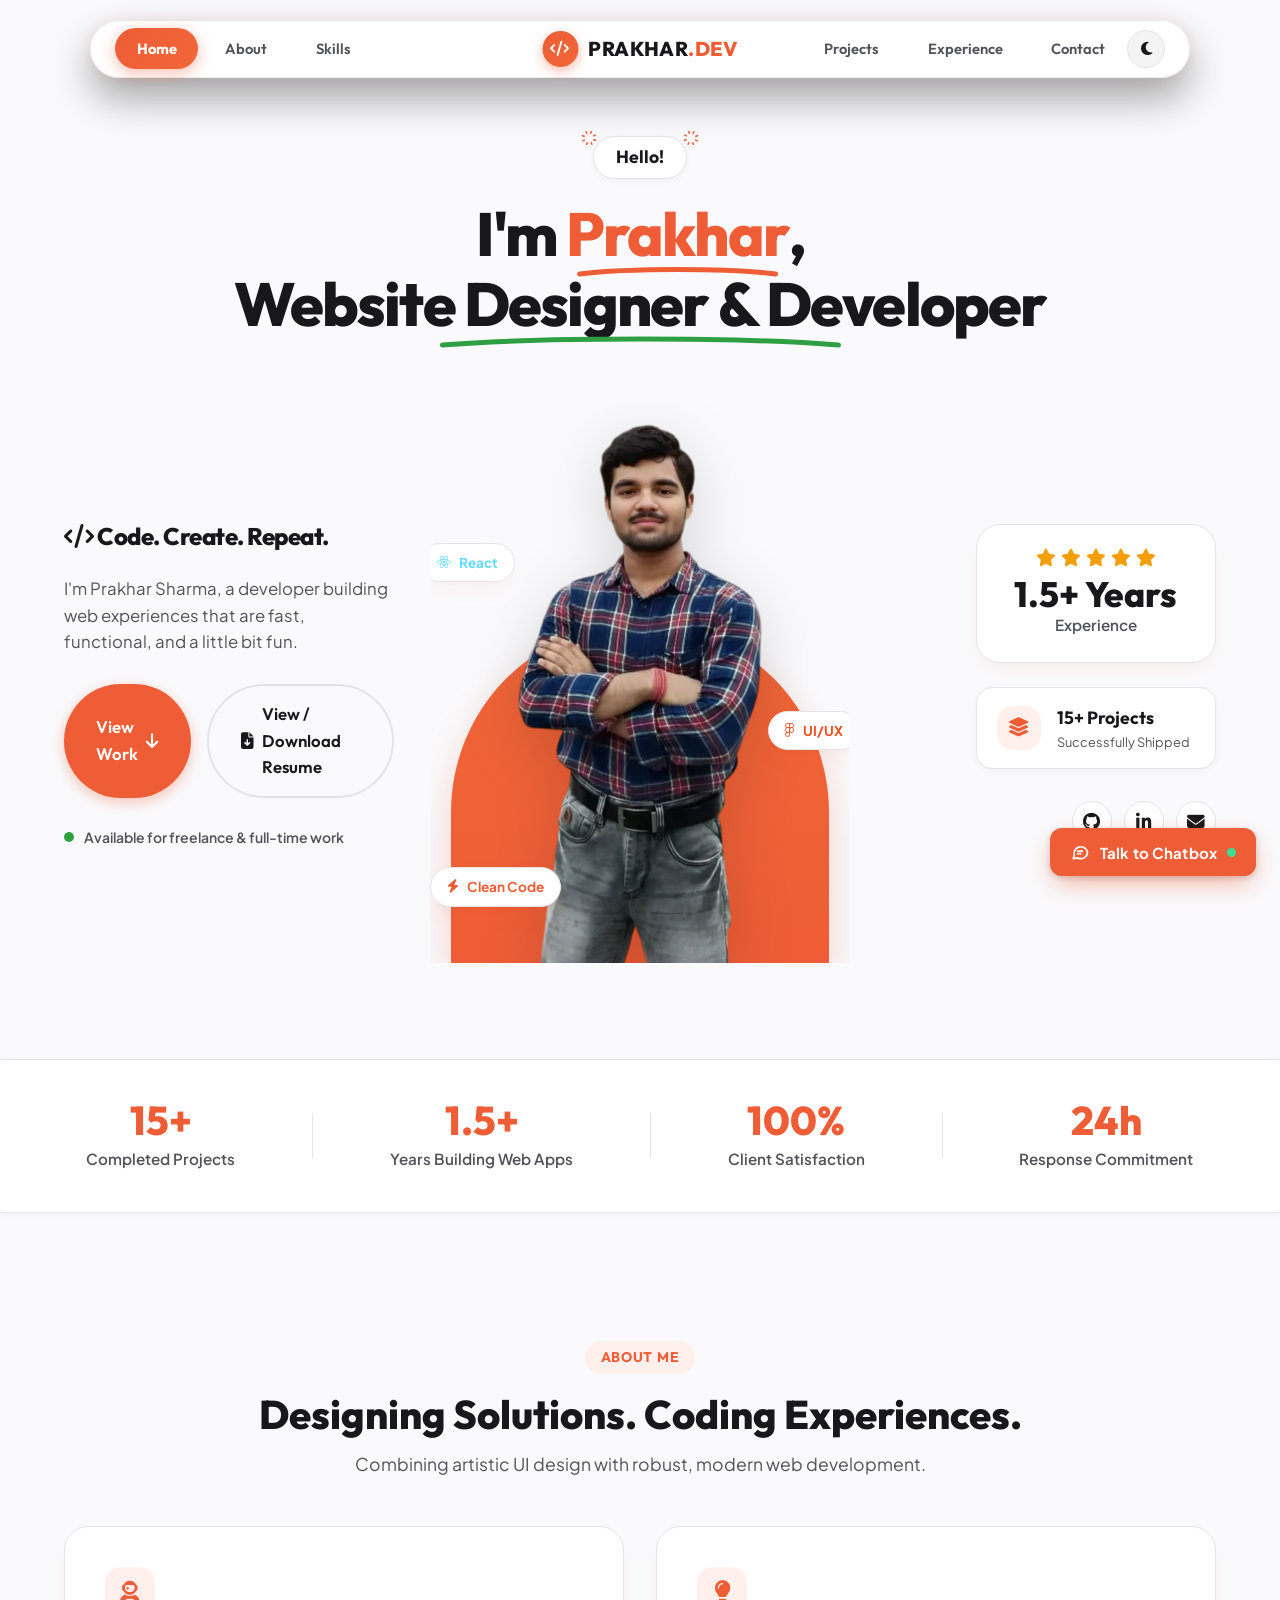
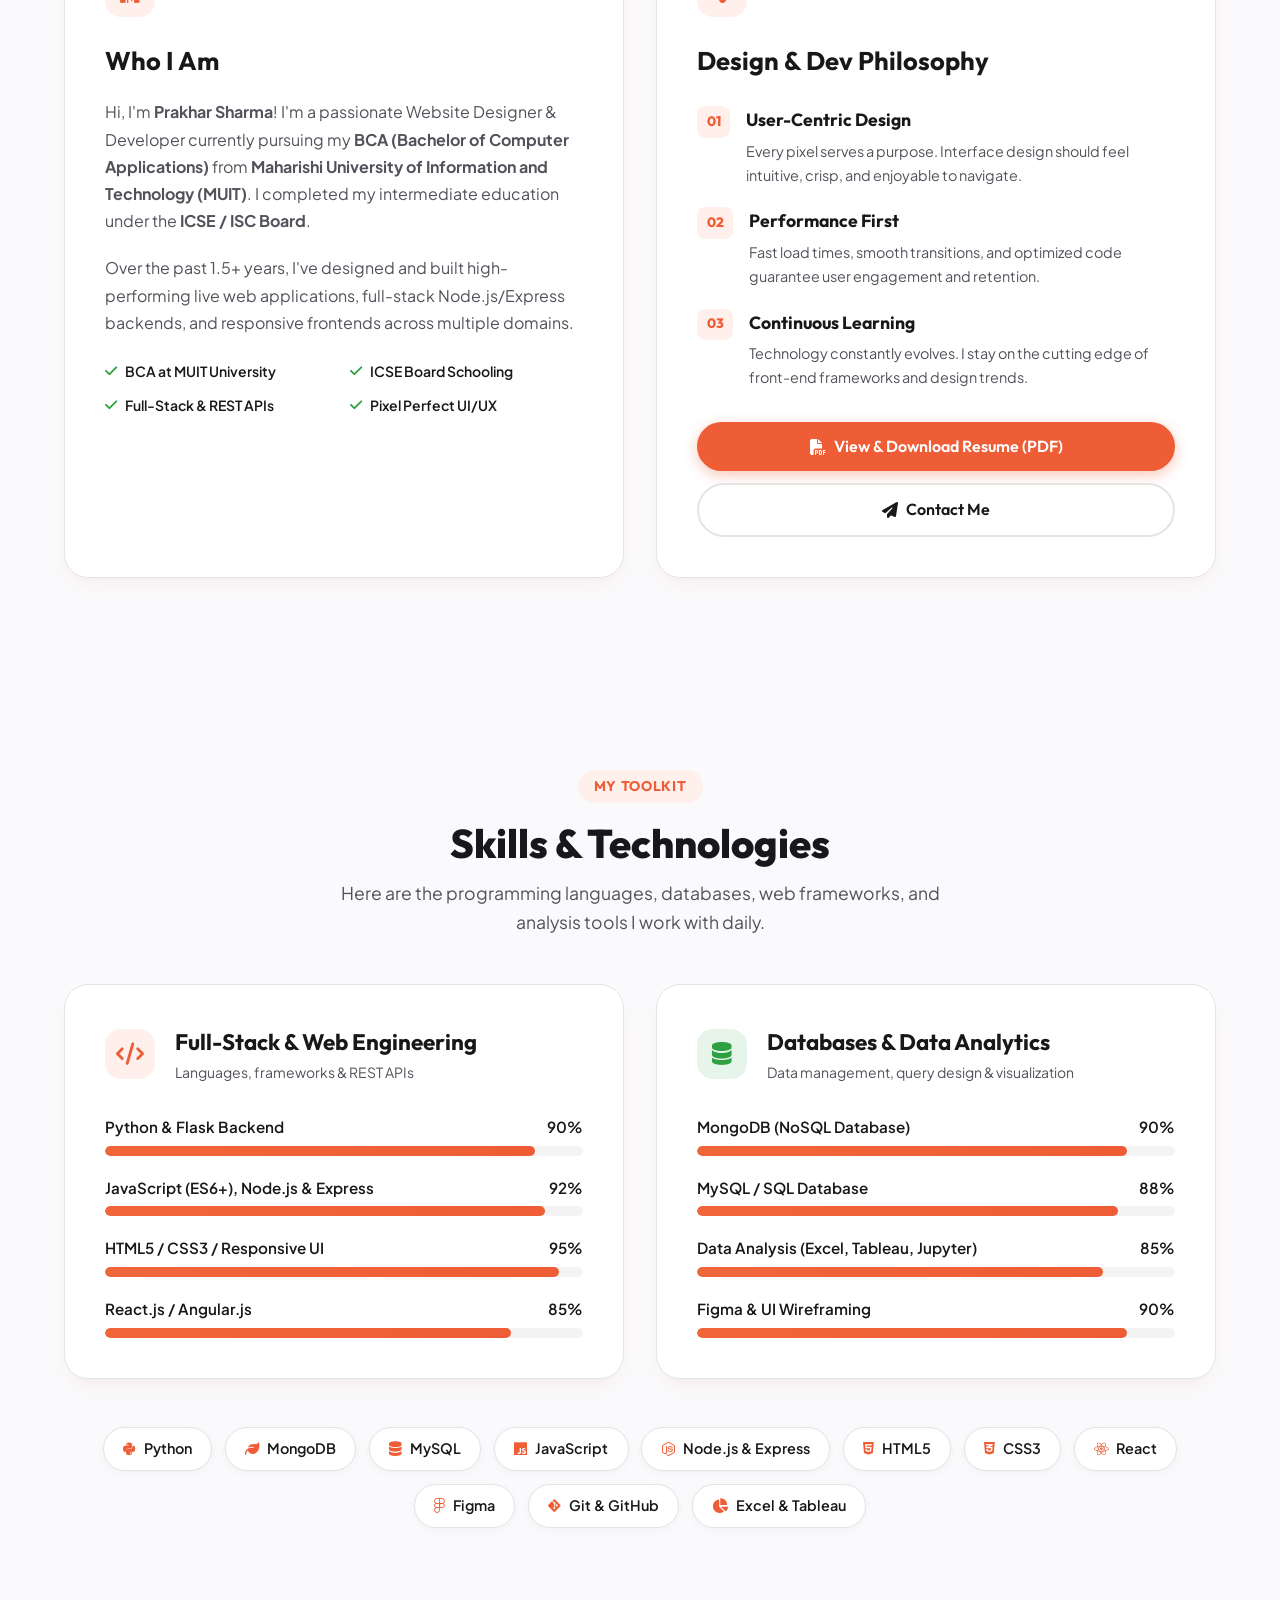
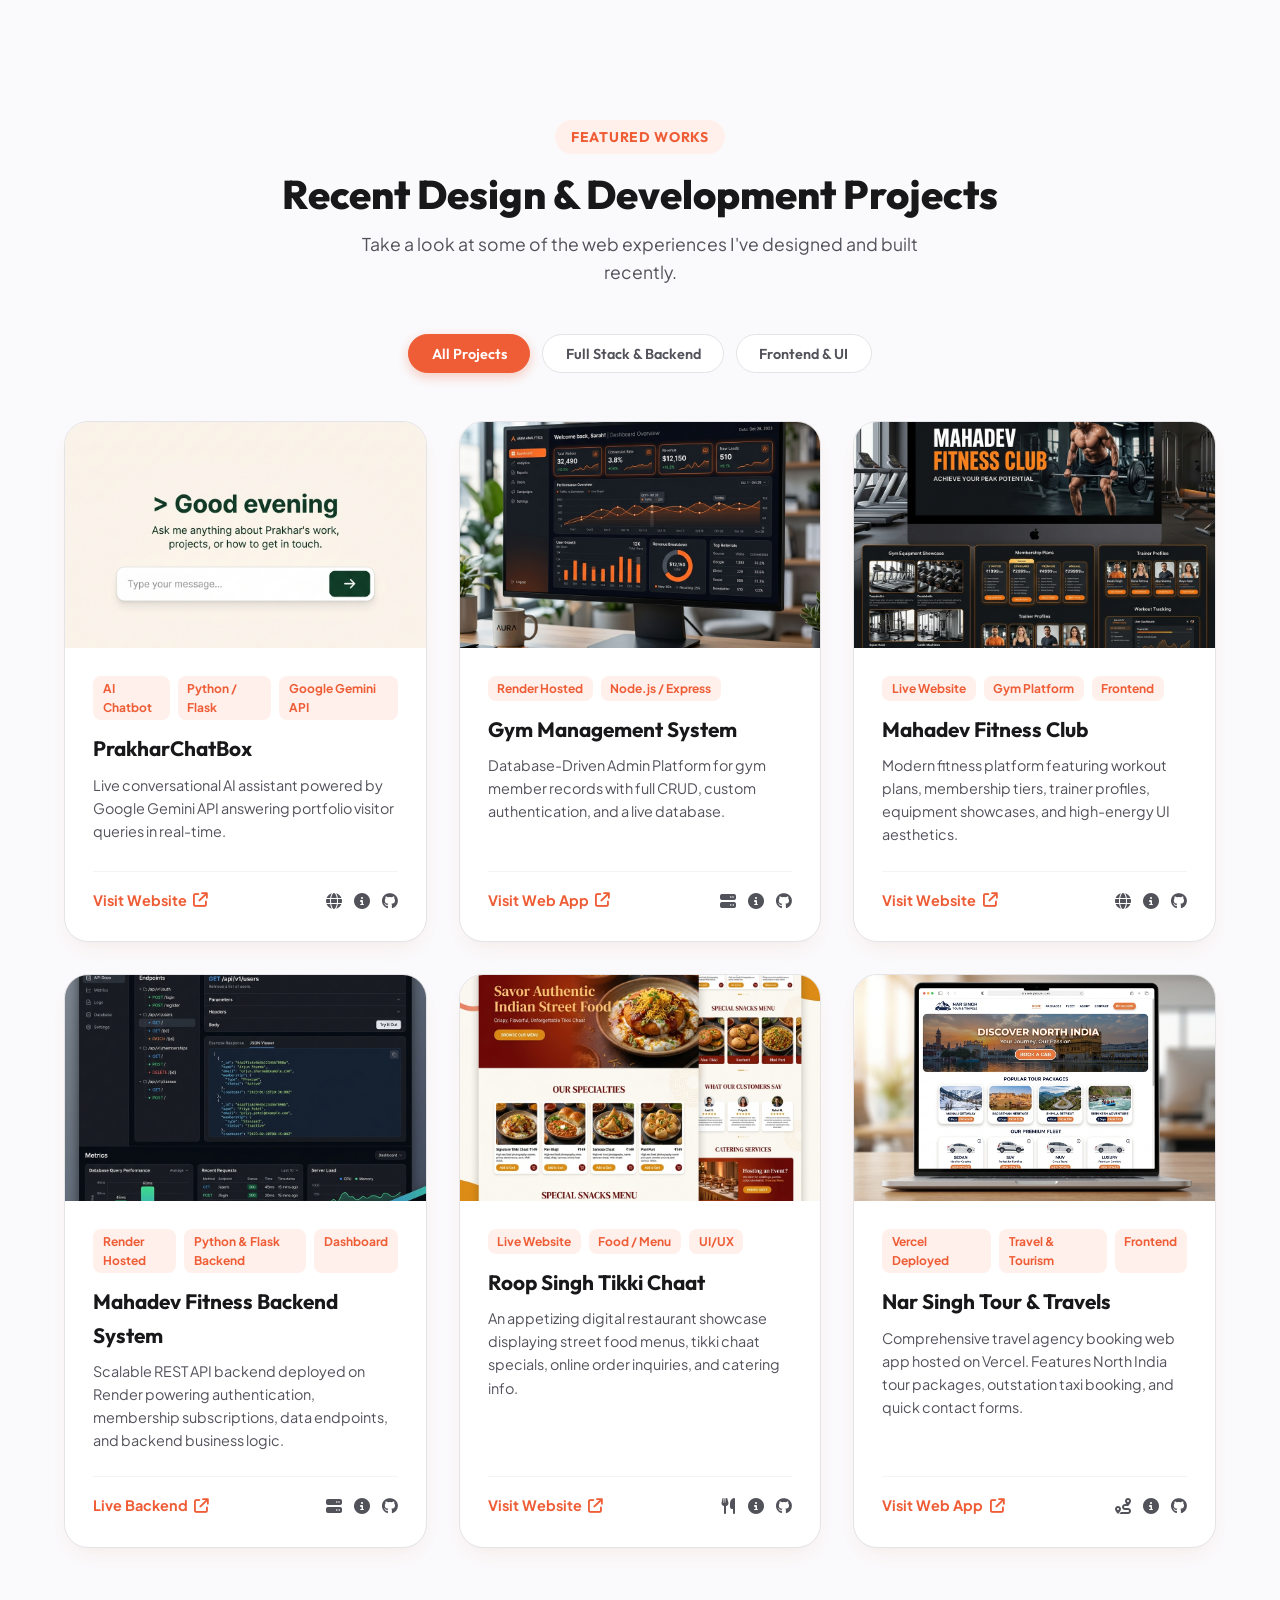
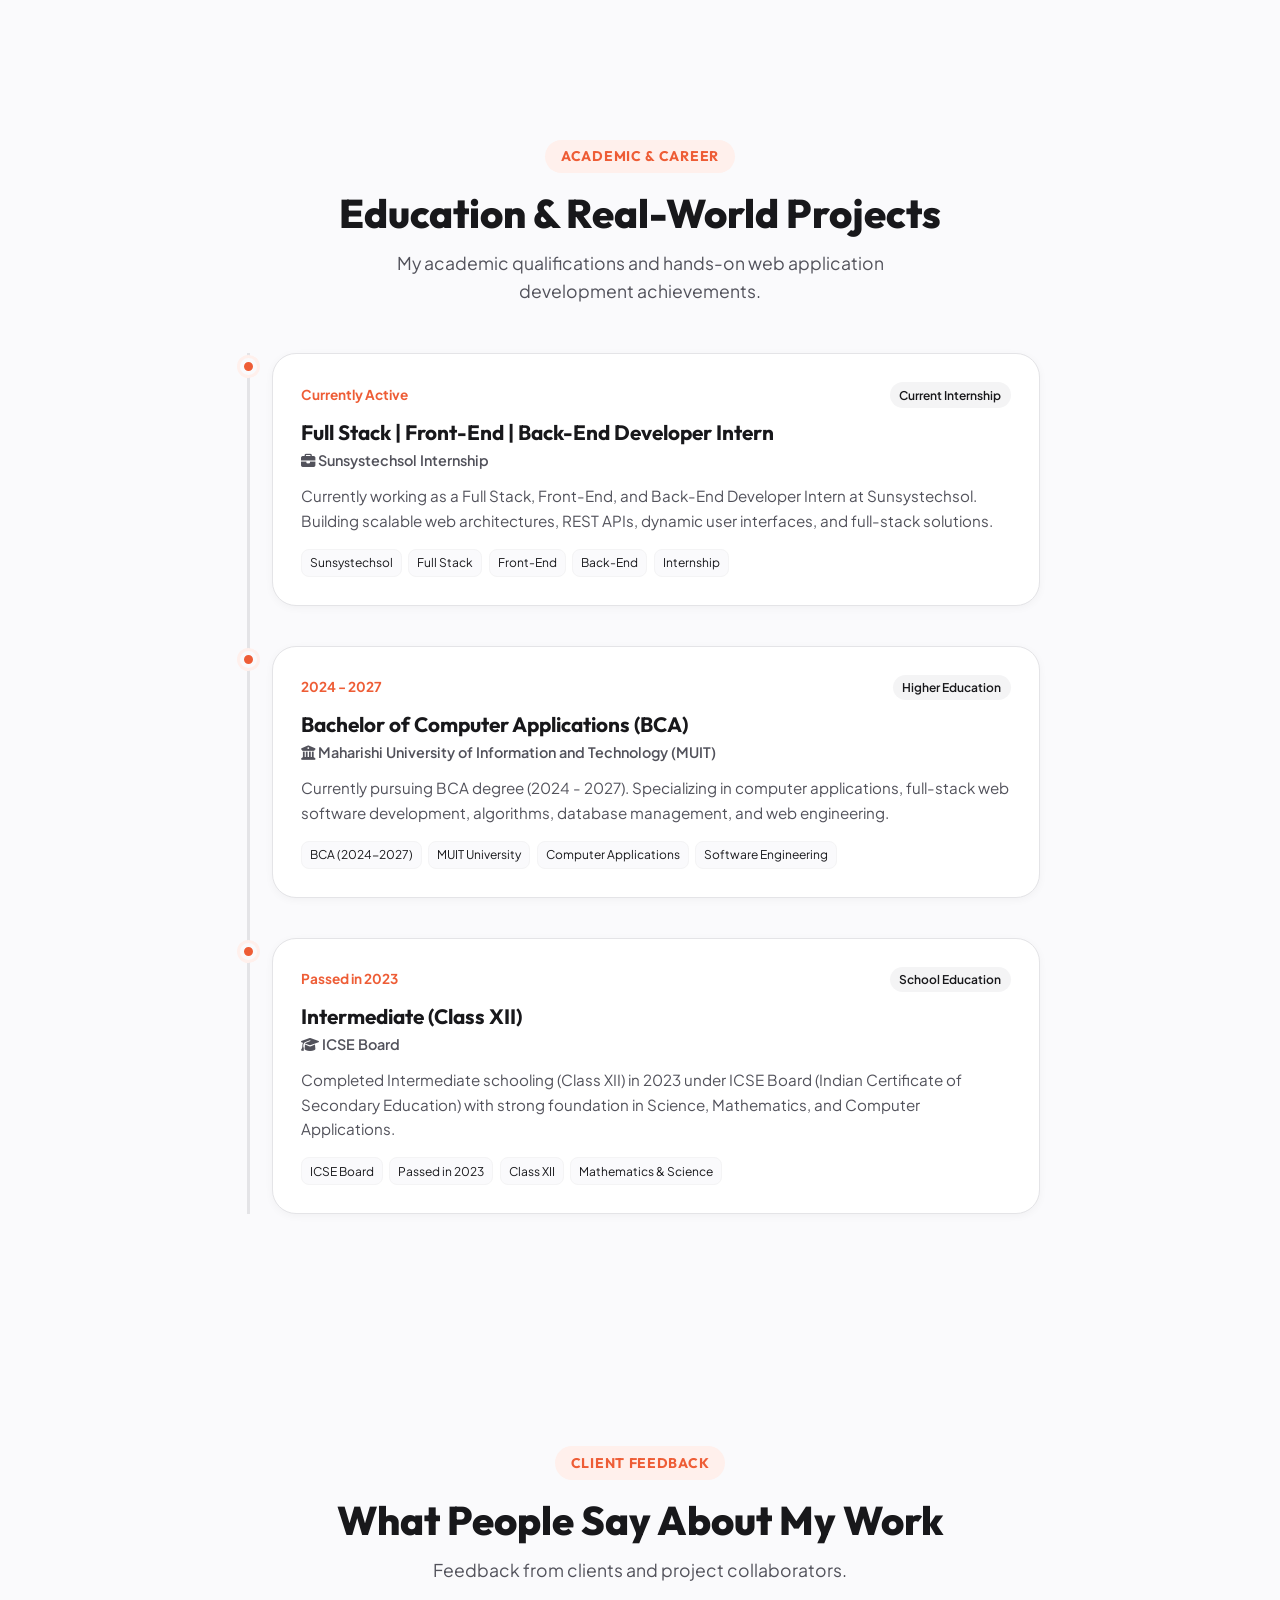
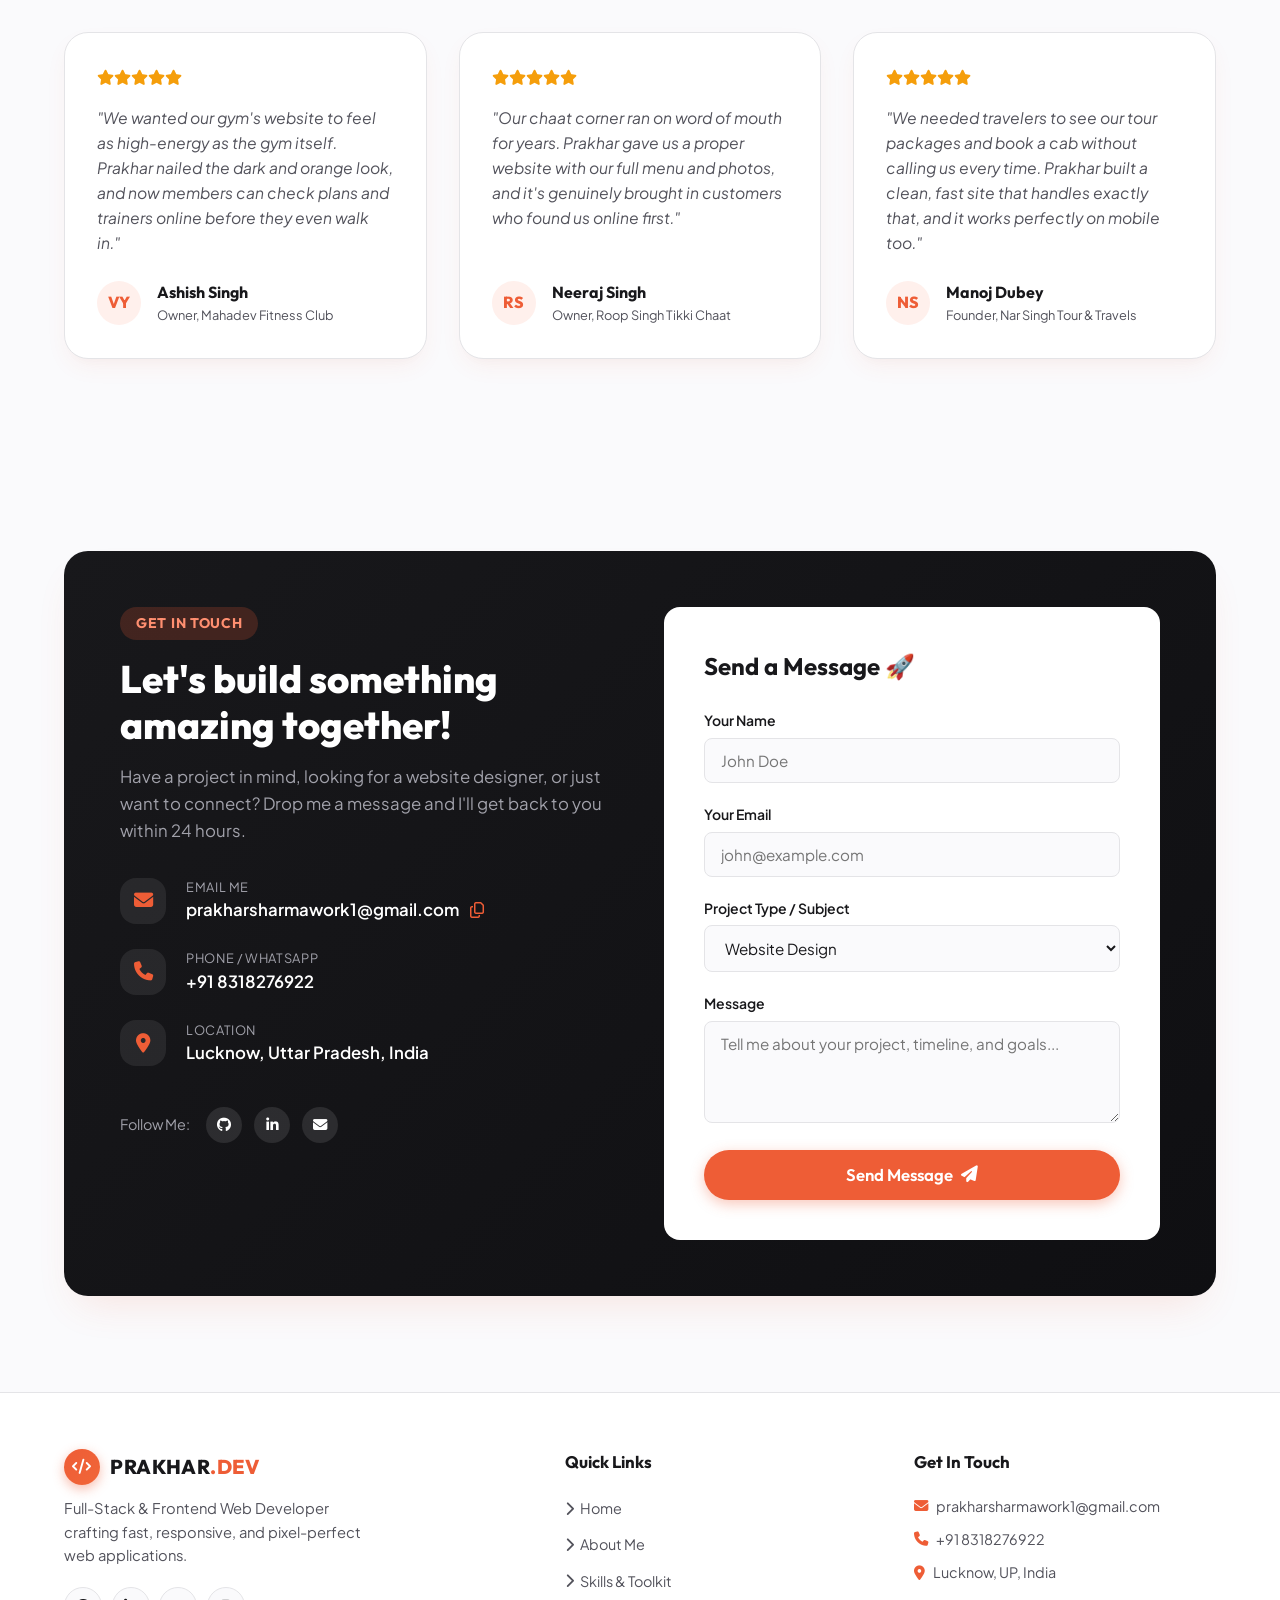
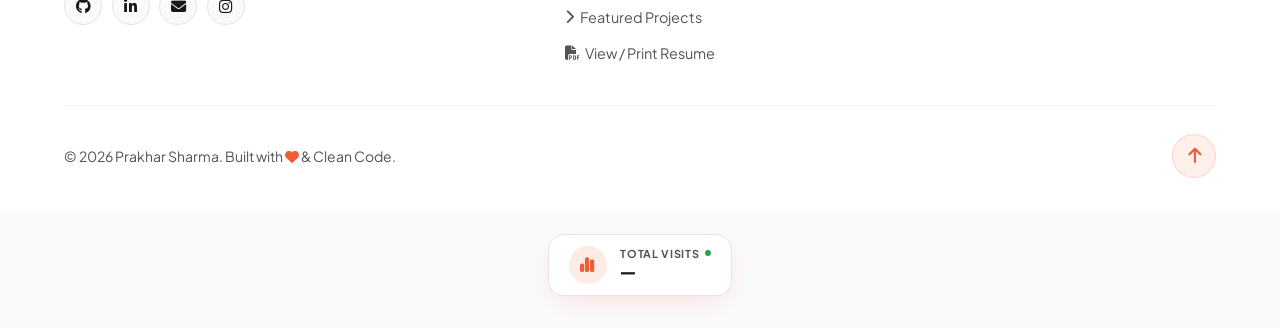
==== index.html @ 7f660d44 "Rename portfolio-index.html to index.html" ====
<!DOCTYPE html>
<html lang="en" data-theme="light">
<head>
    <meta charset="UTF-8">
    <meta name="viewport" content="width=device-width, initial-scale=1.0">
    <title>Prakhar Sharma | Website Designer & Developer</title>
    <meta name="description" content="Portfolio of Prakhar Sharma - A creative Website Designer and Developer building fast, functional, and beautiful web experiences.">
    <!-- Google Fonts -->
    <link rel="preconnect" href="https://fonts.googleapis.com">
    <link rel="preconnect" href="https://fonts.gstatic.com" crossorigin>
    <link href="https://fonts.googleapis.com/css2?family=Outfit:wght@400;500;600;700;800&family=Plus+Jakarta+Sans:wght@400;500;600;700&display=swap" rel="stylesheet">
    <!-- FontAwesome Icons -->
    <link rel="stylesheet" href="https://cdnjs.cloudflare.com/ajax/libs/font-awesome/6.4.0/css/all.min.css">
    <link rel="stylesheet" href="style.css">
</head>
<body>

    <!-- Curved Floating Header Navigation -->
    <header class="navbar" id="navbar">
        <div class="nav-container">
            
            <!-- Brand Logo -->
            <a href="#hero" class="logo">
                <span class="logo-icon-badge"><i class="fa-solid fa-code"></i></span>
                <span class="logo-text">PRAKHAR<span class="logo-dot">.DEV</span></span>
            </a>

            <!-- Navigation Links Wrapper (Desktop Centered Split, Mobile Drawer Dropdown) -->
            <nav class="nav-menu" id="nav-menu">
                <div class="nav-group nav-left">
                    <a href="#hero" class="nav-link active"><i class="fa-solid fa-house nav-icon"></i> <span>Home</span></a>
                    <a href="#about" class="nav-link"><i class="fa-solid fa-user nav-icon"></i> <span>About</span></a>
                    <a href="#skills" class="nav-link"><i class="fa-solid fa-laptop-code nav-icon"></i> <span>Skills</span></a>
                </div>

                <div class="nav-group nav-right">
                    <a href="#projects" class="nav-link"><i class="fa-solid fa-briefcase nav-icon"></i> <span>Projects</span></a>
                    <a href="#experience" class="nav-link"><i class="fa-solid fa-graduation-cap nav-icon"></i> <span>Experience</span></a>
                    <a href="#contact" class="nav-link"><i class="fa-solid fa-paper-plane nav-icon"></i> <span>Contact</span></a>
                </div>
            </nav>

            <!-- Action Buttons (Theme Toggle & Mobile Hamburger) -->
            <div class="nav-actions">
                <button class="theme-toggle" id="theme-toggle" aria-label="Toggle Theme">
                    <i class="fa-solid fa-moon"></i>
                </button>
                <button class="mobile-toggle" id="mobile-toggle" aria-label="Toggle Menu">
                    <i class="fa-solid fa-bars"></i>
                </button>
            </div>
        </div>
    </header>

    <!-- Hero Section -->
    <section class="hero" id="hero">
        <div class="container hero-container">
            <!-- Top Hello Pill -->
            <div class="hero-top-badge">
                <div class="speech-bubble">
                    <span>Hello!</span>
                    <svg class="doodle-spark spark-left" viewBox="0 0 24 24" fill="none" stroke="currentColor" stroke-width="2">
                        <path d="M12 2v4M12 18v4M2 12h4M18 12h4M4.93 4.93l2.83 2.83M16.24 16.24l2.83 2.83M4.93 19.07l2.83-2.83M16.24 7.76l2.83-2.83"/>
                    </svg>
                    <svg class="doodle-spark spark-right" viewBox="0 0 24 24" fill="none" stroke="currentColor" stroke-width="2">
                        <path d="M12 2v4M12 18v4M2 12h4M18 12h4M4.93 4.93l2.83 2.83M16.24 16.24l2.83 2.83M4.93 19.07l2.83-2.83M16.24 7.76l2.83-2.83"/>
                    </svg>
                </div>
            </div>

            <!-- Main Heading with Custom Accent Underlines -->
            <div class="hero-header">
                <h1 class="hero-title">
                    I'm <span class="name-highlight">Prakhar<svg class="underline-orange" viewBox="0 0 200 12" fill="none"><path d="M2 9C50 3 150 3 198 9" stroke="#EE5D36" stroke-width="5" stroke-linecap="round"/></svg></span>,
                    <br>
                    <span class="role-highlight">Website Designer & Developer<svg class="underline-green" viewBox="0 0 400 14" fill="none"><path d="M2 10C100 2 300 2 398 10" stroke="#2EA043" stroke-width="5" stroke-linecap="round"/></svg></span>
                </h1>
            </div>

            <!-- Grid Layout: Left Content, Center Image Arch, Right Badges -->
            <div class="hero-grid">
                
                <!-- Left Sub-Block -->
                <div class="hero-left">
                    <div class="motto-badge">
                        <i class="fa-solid fa-code"></i> Code. Create. Repeat.
                    </div>
                    <p class="hero-description">
                        I'm Prakhar Sharma, a developer building web experiences that are fast, functional, and a little bit fun.
                    </p>
                    <div class="hero-cta-group">
                        <a href="#projects" class="btn btn-primary btn-lg">
                            View Work <i class="fa-solid fa-arrow-down"></i>
                        </a>
                        <a href="resume.html" target="_blank" class="btn btn-outline btn-lg">
                            <i class="fa-solid fa-file-arrow-down"></i> View / Download Resume
                        </a>
                    </div>

                    <div class="hero-status">
                        <span class="status-dot pulse"></span>
                        <span class="status-text">Available for freelance & full-time work</span>
                    </div>
                </div>

                <!-- Center Photo Arch Container -->
                <div class="hero-center">
                    <div class="photo-arch-wrapper">
                        <!-- Orange Arch Background -->
                        <div class="orange-arch"></div>
                        <!-- Hero Photo -->
                        <div class="photo-container">
                            <img src="prakhar-hero.png" alt="Prakhar Sharma - Website Designer & Developer" class="hero-photo">
                        </div>
                        
                        <!-- Floating Tech Tags -->
                        <div class="floating-badge badge-react">
                            <i class="fa-brands fa-react"></i> React
                        </div>
                        <div class="floating-badge badge-figma">
                            <i class="fa-brands fa-figma"></i> UI/UX
                        </div>
                        <div class="floating-badge badge-code">
                            <i class="fa-solid fa-bolt"></i> Clean Code
                        </div>
                    </div>
                </div>

                <!-- Right Sub-Block: Ratings & Experience -->
                <div class="hero-right">
                    <div class="experience-card">
                        <div class="stars-container">
                            <i class="fa-solid fa-star"></i>
                            <i class="fa-solid fa-star"></i>
                            <i class="fa-solid fa-star"></i>
                            <i class="fa-solid fa-star"></i>
                            <i class="fa-solid fa-star"></i>
                        </div>
                        <div class="exp-number">1.5+ Years</div>
                        <div class="exp-label">Experience</div>
                    </div>

                    <div class="mini-stat-card">
                        <div class="stat-icon"><i class="fa-solid fa-layer-group"></i></div>
                        <div class="stat-info">
                            <h4>15+ Projects</h4>
                            <p>Successfully Shipped</p>
                        </div>
                    </div>

                    <div class="social-quick-links">
                        <a href="https://github.com/prakharsharma123" target="_blank" aria-label="GitHub"><i class="fa-brands fa-github"></i></a>
                        <a href="https://linkedin.com/in/prakhar-sharma-06april" target="_blank" aria-label="LinkedIn"><i class="fa-brands fa-linkedin-in"></i></a>
                        <a href="mailto:prakharsharmawork1@gmail.com" aria-label="Email"><i class="fa-solid fa-envelope"></i></a>
                    </div>
                </div>

            </div>
        </div>
    </section>

    <!-- Key Metrics Banner -->
    <section class="metrics-banner">
        <div class="container metrics-grid">
            <div class="metric-item">
                <span class="metric-num" data-target="15">15+</span>
                <span class="metric-text">Completed Projects</span>
            </div>
            <div class="metric-divider"></div>
            <div class="metric-item">
                <span class="metric-num" data-target="1.5">1.5+</span>
                <span class="metric-text">Years Building Web Apps</span>
            </div>
            <div class="metric-divider"></div>
            <div class="metric-item">
                <span class="metric-num">100%</span>
                <span class="metric-text">Client Satisfaction</span>
            </div>
            <div class="metric-divider"></div>
            <div class="metric-item">
                <span class="metric-num">24h</span>
                <span class="metric-text">Response Commitment</span>
            </div>
        </div>
    </section>

    <!-- About Section -->
    <section class="section about-section" id="about">
        <div class="container">
            <div class="section-title-wrapper text-center">
                <span class="section-tag">About Me</span>
                <h2 class="section-title">Designing Solutions. Coding Experiences.</h2>
                <p class="section-subtitle">Combining artistic UI design with robust, modern web development.</p>
            </div>

            <div class="about-grid">
                <div class="about-card story-card">
                    <div class="card-icon"><i class="fa-solid fa-user-astronaut"></i></div>
                    <h3>Who I Am</h3>
                    <p>
                        Hi, I'm <strong>Prakhar Sharma</strong>! I'm a passionate Website Designer & Developer currently pursuing my <strong>BCA (Bachelor of Computer Applications)</strong> from <strong>Maharishi University of Information and Technology (MUIT)</strong>. I completed my intermediate education under the <strong>ICSE / ISC Board</strong>.
                    </p>
                    <p>
                        Over the past 1.5+ years, I've designed and built high-performing live web applications, full-stack Node.js/Express backends, and responsive frontends across multiple domains.
                    </p>
                    
                    <div class="about-highlights">
                        <div class="highlight-chip"><i class="fa-solid fa-check"></i> BCA at MUIT University</div>
                        <div class="highlight-chip"><i class="fa-solid fa-check"></i> ICSE Board Schooling</div>
                        <div class="highlight-chip"><i class="fa-solid fa-check"></i> Full-Stack & REST APIs</div>
                        <div class="highlight-chip"><i class="fa-solid fa-check"></i> Pixel Perfect UI/UX</div>
                    </div>
                </div>

                <div class="about-card philosophy-card">
                    <div class="card-icon"><i class="fa-solid fa-lightbulb"></i></div>
                    <h3>Design & Dev Philosophy</h3>
                    <div class="philosophy-list">
                        <div class="philosophy-item">
                            <span class="num-badge">01</span>
                            <div>
                                <h4>User-Centric Design</h4>
                                <p>Every pixel serves a purpose. Interface design should feel intuitive, crisp, and enjoyable to navigate.</p>
                            </div>
                        </div>
                        <div class="philosophy-item">
                            <span class="num-badge">02</span>
                            <div>
                                <h4>Performance First</h4>
                                <p>Fast load times, smooth transitions, and optimized code guarantee user engagement and retention.</p>
                            </div>
                        </div>
                        <div class="philosophy-item">
                            <span class="num-badge">03</span>
                            <div>
                                <h4>Continuous Learning</h4>
                                <p>Technology constantly evolves. I stay on the cutting edge of front-end frameworks and design trends.</p>
                            </div>
                        </div>
                    </div>

                    <div class="resume-cta" style="display: flex; flex-direction: column; gap: 0.75rem;">
                        <a href="resume.html" target="_blank" class="btn btn-primary w-100"><i class="fa-solid fa-file-pdf"></i> View & Download Resume (PDF)</a>
                        <a href="#contact" class="btn btn-outline w-100"><i class="fa-solid fa-paper-plane"></i> Contact Me</a>
                    </div>
                </div>
            </div>
        </div>
    </section>

    <!-- Skills & Expertise -->
    <section class="section skills-section" id="skills">
        <div class="container">
            <div class="section-title-wrapper text-center">
                <span class="section-tag">My Toolkit</span>
                <h2 class="section-title">Skills & Technologies</h2>
                <p class="section-subtitle">Here are the programming languages, databases, web frameworks, and analysis tools I work with daily.</p>
            </div>

            <div class="skills-grid">
                <!-- Web & Full Stack Development Skills -->
                <div class="skill-category-card">
                    <div class="category-header">
                        <div class="category-icon dev-icon"><i class="fa-solid fa-code"></i></div>
                        <div>
                            <h3>Full-Stack & Web Engineering</h3>
                            <p>Languages, frameworks & REST APIs</p>
                        </div>
                    </div>
                    <div class="skill-bars">
                        <div class="skill-bar-item">
                            <div class="skill-info">
                                <span>Python & Flask Backend</span>
                                <span>90%</span>
                            </div>
                            <div class="progress-track"><div class="progress-fill" style="width: 90%;"></div></div>
                        </div>
                        <div class="skill-bar-item">
                            <div class="skill-info">
                                <span>JavaScript (ES6+), Node.js & Express</span>
                                <span>92%</span>
                            </div>
                            <div class="progress-track"><div class="progress-fill" style="width: 92%;"></div></div>
                        </div>
                        <div class="skill-bar-item">
                            <div class="skill-info">
                                <span>HTML5 / CSS3 / Responsive UI</span>
                                <span>95%</span>
                            </div>
                            <div class="progress-track"><div class="progress-fill" style="width: 95%;"></div></div>
                        </div>
                        <div class="skill-bar-item">
                            <div class="skill-info">
                                <span>React.js / Angular.js</span>
                                <span>85%</span>
                            </div>
                            <div class="progress-track"><div class="progress-fill" style="width: 85%;"></div></div>
                        </div>
                    </div>
                </div>

                <!-- Database & Data Analytics -->
                <div class="skill-category-card">
                    <div class="category-header">
                        <div class="category-icon design-icon"><i class="fa-solid fa-database"></i></div>
                        <div>
                            <h3>Databases & Data Analytics</h3>
                            <p>Data management, query design & visualization</p>
                        </div>
                    </div>
                    <div class="skill-bars">
                        <div class="skill-bar-item">
                            <div class="skill-info">
                                <span>MongoDB (NoSQL Database)</span>
                                <span>90%</span>
                            </div>
                            <div class="progress-track"><div class="progress-fill" style="width: 90%;"></div></div>
                        </div>
                        <div class="skill-bar-item">
                            <div class="skill-info">
                                <span>MySQL / SQL Database</span>
                                <span>88%</span>
                            </div>
                            <div class="progress-track"><div class="progress-fill" style="width: 88%;"></div></div>
                        </div>
                        <div class="skill-bar-item">
                            <div class="skill-info">
                                <span>Data Analysis (Excel, Tableau, Jupyter)</span>
                                <span>85%</span>
                            </div>
                            <div class="progress-track"><div class="progress-fill" style="width: 85%;"></div></div>
                        </div>
                        <div class="skill-bar-item">
                            <div class="skill-info">
                                <span>Figma & UI Wireframing</span>
                                <span>90%</span>
                            </div>
                            <div class="progress-track"><div class="progress-fill" style="width: 90%;"></div></div>
                        </div>
                    </div>
                </div>
            </div>

            <!-- Tech Stack Pills -->
            <div class="tech-stack-container">
                <span class="stack-badge"><i class="fa-brands fa-python"></i> Python</span>
                <span class="stack-badge"><i class="fa-solid fa-leaf"></i> MongoDB</span>
                <span class="stack-badge"><i class="fa-solid fa-database"></i> MySQL</span>
                <span class="stack-badge"><i class="fa-brands fa-js"></i> JavaScript</span>
                <span class="stack-badge"><i class="fa-brands fa-node-js"></i> Node.js & Express</span>
                <span class="stack-badge"><i class="fa-brands fa-html5"></i> HTML5</span>
                <span class="stack-badge"><i class="fa-brands fa-css3-alt"></i> CSS3</span>
                <span class="stack-badge"><i class="fa-brands fa-react"></i> React</span>
                <span class="stack-badge"><i class="fa-brands fa-figma"></i> Figma</span>
                <span class="stack-badge"><i class="fa-brands fa-git-alt"></i> Git & GitHub</span>
                <span class="stack-badge"><i class="fa-solid fa-chart-pie"></i> Excel & Tableau</span>
            </div>
        </div>
    </section>

    <!-- Projects Portfolio Section -->
    <section class="section projects-section" id="projects">
        <div class="container">
            <div class="section-title-wrapper text-center">
                <span class="section-tag">Featured Works</span>
                <h2 class="section-title">Recent Design & Development Projects</h2>
                <p class="section-subtitle">Take a look at some of the web experiences I've designed and built recently.</p>
            </div>

            <!-- Category Filters -->
            <div class="portfolio-filter-buttons">
                <button class="filter-btn active" data-filter="all">All Projects</button>
                <button class="filter-btn" data-filter="fullstack">Full Stack & Backend</button>
                <button class="filter-btn" data-filter="frontend">Frontend & UI</button>
            </div>

            <!-- Projects Grid -->
            <div class="projects-grid">
                <!-- Project Card 0: PrakharChatBox -->
                <div class="project-card" data-category="fullstack backend">
                    <div class="project-img-wrapper">
                        <a href="https://prakhar-chatbox.onrender.com/" target="_blank">
                            <img src="project-chatbox.jpg" alt="PrakharChatBox">
                        </a>
                        <div class="project-overlay">
                            <button class="btn btn-light btn-sm open-modal" data-project="5">Quick Details</button>
                        </div>
                    </div>
                    <div class="project-content">
                        <div class="project-tags">
                            <span class="tag">AI Chatbot</span>
                            <span class="tag">Python / Flask</span>
                            <span class="tag">Google Gemini API</span>
                        </div>
                        <h3 class="project-title">PrakharChatBox</h3>
                        <p class="project-desc">Live conversational AI assistant powered by Google Gemini API answering portfolio visitor queries in real-time.</p>
                        <div class="project-footer">
                            <a href="https://prakhar-chatbox.onrender.com/" target="_blank" class="project-link">Visit Website <i class="fa-solid fa-arrow-up-right-from-square"></i></a>
                            <div class="project-socials">
                                <a href="https://prakhar-chatbox.onrender.com/" target="_blank" title="Live Site"><i class="fa-solid fa-globe"></i></a>
                                <a href="#" class="open-modal" data-project="5" title="Project Details"><i class="fa-solid fa-circle-info"></i></a>
                                <a href="https://github.com/prakharsharma123/prakhar-bot" target="_blank" aria-label="GitHub"><i class="fa-brands fa-github"></i></a>
                            </div>
                        </div>
                    </div>
                </div>
                <!-- Project Card 00: Gym Management System -->
                <div class="project-card" data-category="fullstack">
                    <div class="project-img-wrapper">
                        <a href="https://gym-management-system-7zgt.onrender.com/" target="_blank">
                            <img src="project-2.png" alt="Gym Management System">
                        </a>
                        <div class="project-overlay">
                            <button class="btn btn-light btn-sm open-modal" data-project="6">Quick Details</button>
                        </div>
                    </div>
                    <div class="project-content">
                        <div class="project-tags">
                            <span class="tag">Render Hosted</span>
                            <span class="tag">Node.js / Express</span>
                        </div>
                        <h3 class="project-title">Gym Management System</h3>
                        <p class="project-desc">Database-Driven Admin Platform for gym member records with full CRUD, custom authentication, and a live database.</p>
                        <div class="project-footer">
                            <a href="https://gym-management-system-7zgt.onrender.com/" target="_blank" class="project-link">Visit Web App <i class="fa-solid fa-arrow-up-right-from-square"></i></a>
                            <div class="project-socials">
                                <a href="https://gym-management-system-7zgt.onrender.com/" target="_blank" title="Live Web App"><i class="fa-solid fa-server"></i></a>
                                <a href="#" class="open-modal" data-project="6" title="Project Details"><i class="fa-solid fa-circle-info"></i></a>
                                <a href="https://github.com/prakharsharma123/gym-management-system" target="_blank" aria-label="GitHub"><i class="fa-brands fa-github"></i></a>
                            </div>
                        </div>
                    </div>
                </div>

                <!-- Project Card 1: Mahadev Fitness Club -->
                <div class="project-card" data-category="fullstack frontend">
                    <div class="project-img-wrapper">
                        <img src="mahadev-fitness.png" alt="Mahadev Fitness Club Website">
                        <div class="project-overlay">
                            <button class="btn btn-light btn-sm open-modal" data-project="1">Quick Details</button>
                        </div>
                    </div>
                    <div class="project-content">
                        <div class="project-tags">
                            <span class="tag">Live Website</span>
                            <span class="tag">Gym Platform</span>
                            <span class="tag">Frontend</span>
                        </div>
                        <h3 class="project-title">Mahadev Fitness Club</h3>
                        <p class="project-desc">Modern fitness platform featuring workout plans, membership tiers, trainer profiles, equipment showcases, and high-energy UI aesthetics.</p>
                        <div class="project-footer">
                            <a href="https://www.mahadevfitnessclub.in/" target="_blank" class="project-link">Visit Website <i class="fa-solid fa-arrow-up-right-from-square"></i></a>
                            <div class="project-socials">
                                <a href="https://www.mahadevfitnessclub.in/" target="_blank" title="Live Site"><i class="fa-solid fa-globe"></i></a>
                                <a href="#" class="open-modal" data-project="1" title="Project Details"><i class="fa-solid fa-circle-info"></i></a>
                                <a href="https://github.com/prakharsharma123/MahadevFitnessClub" target="_blank" aria-label="GitHub"><i class="fa-brands fa-github"></i></a>
                            </div>
                        </div>
                    </div>
                </div>

                <!-- Project Card 2: Mahadev Fitness Backend API -->
                <div class="project-card" data-category="fullstack backend">
                    <div class="project-img-wrapper">
                        <img src="mahadev-backend.png" alt="Mahadev Fitness Club Backend API">
                        <div class="project-overlay">
                            <button class="btn btn-light btn-sm open-modal" data-project="2">Quick Details</button>
                        </div>
                    </div>
                    <div class="project-content">
                        <div class="project-tags">
                            <span class="tag">Render Hosted</span>
                            <span class="tag">Python & Flask Backend</span>
                            <span class="tag">Dashboard</span>
                        </div>
                        <h3 class="project-title">Mahadev Fitness Backend System</h3>
                        <p class="project-desc">Scalable REST API backend deployed on Render powering authentication, membership subscriptions, data endpoints, and backend business logic.</p>
                        <div class="project-footer">
                            <a href="https://mahadevfitnessclub-backend.onrender.com/" target="_blank" class="project-link">Live Backend <i class="fa-solid fa-arrow-up-right-from-square"></i></a>
                            <div class="project-socials">
                                <a href="https://mahadevfitnessclub-backend.onrender.com/" target="_blank" title="Render API"><i class="fa-solid fa-server"></i></a>
                                <a href="#" class="open-modal" data-project="2" title="Project Details"><i class="fa-solid fa-circle-info"></i></a>
                                <a href="https://github.com/prakharsharma123/mahadevfitnessclub-backend-" target="_blank" aria-label="GitHub"><i class="fa-brands fa-github"></i></a>
                            </div>
                        </div>
                    </div>
                </div>

                <!-- Project Card 3: Roop Singh Tikki Chaat -->
                <div class="project-card" data-category="frontend">
                    <div class="project-img-wrapper">
                        <img src="roop-singh-tikki.png" alt="Roop Singh Tikki Chaat Website">
                        <div class="project-overlay">
                            <button class="btn btn-light btn-sm open-modal" data-project="3">Quick Details</button>
                        </div>
                    </div>
                    <div class="project-content">
                        <div class="project-tags">
                            <span class="tag">Live Website</span>
                            <span class="tag">Food / Menu</span>
                            <span class="tag">UI/UX</span>
                        </div>
                        <h3 class="project-title">Roop Singh Tikki Chaat</h3>
                        <p class="project-desc">An appetizing digital restaurant showcase displaying street food menus, tikki chaat specials, online order inquiries, and catering info.</p>
                        <div class="project-footer">
                            <a href="https://www.roopsinghtikkichaat.in/" target="_blank" class="project-link">Visit Website <i class="fa-solid fa-arrow-up-right-from-square"></i></a>
                            <div class="project-socials">
                                <a href="https://www.roopsinghtikkichaat.in/" target="_blank" title="Live Site"><i class="fa-solid fa-utensils"></i></a>
                                <a href="#" class="open-modal" data-project="3" title="Project Details"><i class="fa-solid fa-circle-info"></i></a>
                                <a href="https://github.com/prakharsharma123/roopsinghtikkichaat" target="_blank" aria-label="GitHub"><i class="fa-brands fa-github"></i></a>
                            </div>
                        </div>
                    </div>
                </div>

                <!-- Project Card 4: Nar Singh Tour & Travels -->
                <div class="project-card" data-category="frontend">
                    <div class="project-img-wrapper">
                        <img src="nar-singh-travels.png" alt="Nar Singh Tour & Travels Platform">
                        <div class="project-overlay">
                            <button class="btn btn-light btn-sm open-modal" data-project="4">Quick Details</button>
                        </div>
                    </div>
                    <div class="project-content">
                        <div class="project-tags">
                            <span class="tag">Vercel Deployed</span>
                            <span class="tag">Travel & Tourism</span>
                            <span class="tag">Frontend</span>
                        </div>
                        <h3 class="project-title">Nar Singh Tour & Travels</h3>
                        <p class="project-desc">Comprehensive travel agency booking web app hosted on Vercel. Features North India tour packages, outstation taxi booking, and quick contact forms.</p>
                        <div class="project-footer">
                            <a href="https://nar-singh-tour-trevels.vercel.app/" target="_blank" class="project-link">Visit Web App <i class="fa-solid fa-arrow-up-right-from-square"></i></a>
                            <div class="project-socials">
                                <a href="https://nar-singh-tour-trevels.vercel.app/" target="_blank" title="Vercel App"><i class="fa-solid fa-route"></i></a>
                                <a href="#" class="open-modal" data-project="4" title="Project Details"><i class="fa-solid fa-circle-info"></i></a>
                                <a href="https://github.com/prakharsharma123/NarSinghTour-Trevels" target="_blank" aria-label="GitHub"><i class="fa-brands fa-github"></i></a>
                            </div>
                        </div>
                    </div>
                </div>

            </div>
        </div>
    </section>

    <!-- Education & Experience Section -->
    <section class="section experience-section" id="experience">
        <div class="container">
            <div class="section-title-wrapper text-center">
                <span class="section-tag">Academic & Career</span>
                <h2 class="section-title">Education & Real-World Projects</h2>
                <p class="section-subtitle">My academic qualifications and hands-on web application development achievements.</p>
            </div>

            <div class="timeline-wrapper">
                
                <!-- Item 1 (Top): Currently doing Internship at Sunsystechsol -->
                <div class="timeline-item">
                    <div class="timeline-dot"></div>
                    <div class="timeline-content">
                        <div class="timeline-header">
                            <span class="timeline-date">Currently Active</span>
                            <span class="badge-role">Current Internship</span>
                        </div>
                        <h3>Full Stack | Front-End | Back-End Developer Intern</h3>
                        <p class="company-name"><i class="fa-solid fa-briefcase"></i> Sunsystechsol Internship</p>
                        <p class="timeline-desc">
                            Currently working as a Full Stack, Front-End, and Back-End Developer Intern at Sunsystechsol. Building scalable web architectures, REST APIs, dynamic user interfaces, and full-stack solutions.
                        </p>
                        <div class="timeline-tags">
                            <span>Sunsystechsol</span>
                            <span>Full Stack</span>
                            <span>Front-End</span>
                            <span>Back-End</span>
                            <span>Internship</span>
                        </div>
                    </div>
                </div>

                <!-- Item 2 (Middle): BCA Currently Doing (2024 - 2027) -->
                <div class="timeline-item">
                    <div class="timeline-dot"></div>
                    <div class="timeline-content">
                        <div class="timeline-header">
                            <span class="timeline-date">2024 - 2027</span>
                            <span class="badge-role">Higher Education</span>
                        </div>
                        <h3>Bachelor of Computer Applications (BCA)</h3>
                        <p class="company-name"><i class="fa-solid fa-building-columns"></i> Maharishi University of Information and Technology (MUIT)</p>
                        <p class="timeline-desc">
                            Currently pursuing BCA degree (2024 - 2027). Specializing in computer applications, full-stack web software development, algorithms, database management, and web engineering.
                        </p>
                        <div class="timeline-tags">
                            <span>BCA (2024-2027)</span>
                            <span>MUIT University</span>
                            <span>Computer Applications</span>
                            <span>Software Engineering</span>
                        </div>
                    </div>
                </div>

                <!-- Item 3 (Bottom): Intermediate 12th Pass in 2023 ICSE -->
                <div class="timeline-item">
                    <div class="timeline-dot"></div>
                    <div class="timeline-content">
                        <div class="timeline-header">
                            <span class="timeline-date">Passed in 2023</span>
                            <span class="badge-role">School Education</span>
                        </div>
                        <h3>Intermediate (Class XII)</h3>
                        <p class="company-name"><i class="fa-solid fa-graduation-cap"></i> ICSE Board</p>
                        <p class="timeline-desc">
                            Completed Intermediate schooling (Class XII) in 2023 under ICSE Board (Indian Certificate of Secondary Education) with strong foundation in Science, Mathematics, and Computer Applications.
                        </p>
                        <div class="timeline-tags">
                            <span>ICSE Board</span>
                            <span>Passed in 2023</span>
                            <span>Class XII</span>
                            <span>Mathematics & Science</span>
                        </div>
                    </div>
                </div>

            </div>
        </div>
    </section>

    <!-- Testimonials / Praise Section -->
    <section class="section testimonials-section">
        <div class="container">
            <div class="section-title-wrapper text-center">
                <span class="section-tag">Client Feedback</span>
                <h2 class="section-title">What People Say About My Work</h2>
                <p class="section-subtitle">Feedback from clients and project collaborators.</p>
            </div>

            <div class="testimonials-grid">
                <div class="testimonial-card">
                    <div class="rating">
                        <i class="fa-solid fa-star"></i><i class="fa-solid fa-star"></i><i class="fa-solid fa-star"></i><i class="fa-solid fa-star"></i><i class="fa-solid fa-star"></i>
                    </div>
                    <p class="quote">
                        "We wanted our gym's website to feel as high-energy as the gym itself. Prakhar nailed the dark and orange look, and now members can check plans and trainers online before they even walk in."
                    </p>
                    <div class="client-info">
                        <div class="client-avatar">VY</div>
                        <div>
                            <h4>Ashish Singh</h4>
                            <p>Owner, Mahadev Fitness Club</p>
                        </div>
                    </div>
                </div>

                <div class="testimonial-card">
                    <div class="rating">
                        <i class="fa-solid fa-star"></i><i class="fa-solid fa-star"></i><i class="fa-solid fa-star"></i><i class="fa-solid fa-star"></i><i class="fa-solid fa-star"></i>
                    </div>
                    <p class="quote">
                        "Our chaat corner ran on word of mouth for years. Prakhar gave us a proper website with our full menu and photos, and it's genuinely brought in customers who found us online first."
                    </p>
                    <div class="client-info">
                        <div class="client-avatar">RS</div>
                        <div>
                            <h4>Neeraj Singh</h4>
                            <p>Owner, Roop Singh Tikki Chaat</p>
                        </div>
                    </div>
                </div>

                <div class="testimonial-card">
                    <div class="rating">
                        <i class="fa-solid fa-star"></i><i class="fa-solid fa-star"></i><i class="fa-solid fa-star"></i><i class="fa-solid fa-star"></i><i class="fa-solid fa-star"></i>
                    </div>
                    <p class="quote">
                        "We needed travelers to see our tour packages and book a cab without calling us every time. Prakhar built a clean, fast site that handles exactly that, and it works perfectly on mobile too."
                    </p>
                    <div class="client-info">
                        <div class="client-avatar">NS</div>
                        <div>
                            <h4>Manoj Dubey</h4>
                            <p>Founder, Nar Singh Tour & Travels</p>
                        </div>
                    </div>
                </div>
            </div>
        </div>
    </section>

    <!-- Contact Section -->
    <section class="section contact-section" id="contact">
        <div class="container">
            <div class="contact-card-container">
                <div class="contact-info-col">
                    <span class="section-tag light-tag">Get In Touch</span>
                    <h2>Let's build something amazing together!</h2>
                    <p>Have a project in mind, looking for a website designer, or just want to connect? Drop me a message and I'll get back to you within 24 hours.</p>

                    <div class="contact-details">
                        <div class="contact-detail-item">
                            <div class="detail-icon"><i class="fa-solid fa-envelope"></i></div>
                            <div>
                                <span class="detail-label">Email Me</span>
                                <div class="email-copy-wrapper">
                                    <span class="detail-val" id="email-text">prakharsharmawork1@gmail.com</span>
                                    <button class="copy-btn" id="copy-email-btn" title="Copy Email"><i class="fa-regular fa-copy"></i></button>
                                </div>
                            </div>
                        </div>

                        <div class="contact-detail-item">
                            <div class="detail-icon"><i class="fa-solid fa-phone"></i></div>
                            <div>
                                <span class="detail-label">Phone / WhatsApp</span>
                                <span class="detail-val">+91 8318276922</span>
                            </div>
                        </div>

                        <div class="contact-detail-item">
                            <div class="detail-icon"><i class="fa-solid fa-location-dot"></i></div>
                            <div>
                                <span class="detail-label">Location</span>
                                <span class="detail-val">Lucknow, Uttar Pradesh, India</span>
                            </div>
                        </div>
                    </div>

                    <div class="contact-socials">
                        <span>Follow Me:</span>
                        <div class="social-icons">
                            <a href="https://github.com/prakharsharma123" target="_blank" aria-label="GitHub"><i class="fa-brands fa-github"></i></a>
                            <a href="https://linkedin.com/in/prakhar-sharma-06april" target="_blank" aria-label="LinkedIn"><i class="fa-brands fa-linkedin-in"></i></a>
                            <a href="mailto:prakharsharmawork1@gmail.com" aria-label="Email"><i class="fa-solid fa-envelope"></i></a>
                        </div>
                    </div>
                </div>

                <div class="contact-form-col">
                    <form class="contact-form" id="contact-form" action="https://formspree.io/f/xkodvodw" method="POST">
                        <h3>Send a Message 🚀</h3>
                        
                        <div class="form-group">
                            <label for="name">Your Name</label>
                            <input type="text" id="name" name="name" required placeholder="John Doe">
                        </div>

                        <div class="form-group">
                            <label for="email">Your Email</label>
                            <input type="email" id="email" name="email" required placeholder="john@example.com">
                        </div>

                        <div class="form-group">
                            <label for="subject">Project Type / Subject</label>
                            <select id="subject" name="subject" class="form-select">
                                <option value="Website Design">Website Design</option>
                                <option value="Front-end Development">Front-end Development</option>
                                <option value="Full Website Build">Full Website Build (Design + Dev)</option>
                                <option value="Job / Freelance Inquiry">Job / Freelance Inquiry</option>
                            </select>
                        </div>

                        <div class="form-group">
                            <label for="message">Message</label>
                            <textarea id="message" name="message" rows="4" required placeholder="Tell me about your project, timeline, and goals..."></textarea>
                        </div>

                        <button type="submit" class="btn btn-primary btn-lg w-100">
                            Send Message <i class="fa-solid fa-paper-plane"></i>
                        </button>
                    </form>
                </div>
            </div>
        </div>
    </section>


    <!-- Footer -->
    <footer class="footer">
        <div class="container">
            <div class="footer-top">
                <!-- Brand Column -->
                <div class="footer-brand">
                    <a href="#hero" class="logo">
                        <span class="logo-icon-badge"><i class="fa-solid fa-code"></i></span>
                        <span class="logo-text">PRAKHAR<span class="logo-dot">.DEV</span></span>
                    </a>
                    <p class="footer-tagline">
                        Full-Stack & Frontend Web Developer crafting fast, responsive, and pixel-perfect web applications.
                    </p>
                    <div class="footer-socials">
                        <a href="https://github.com/prakharsharma123" target="_blank" aria-label="GitHub"><i class="fa-brands fa-github"></i></a>
                        <a href="https://linkedin.com/in/prakhar-sharma-06april" target="_blank" aria-label="LinkedIn"><i class="fa-brands fa-linkedin-in"></i></a>
                        <a href="mailto:prakharsharmawork1@gmail.com" aria-label="Email"><i class="fa-solid fa-envelope"></i></a>
                        <a href="https://www.instagram.com/prakh.ar16/" aria-label="Instagram"><i class="fa-brands fa-instagram"></i></a>
                    </div>
                </div>

                <!-- Navigation Column -->
                <div class="footer-col">
                    <h4>Quick Links</h4>
                    <ul class="footer-links">
                        <li><a href="#hero"><i class="fa-solid fa-chevron-right"></i> Home</a></li>
                        <li><a href="#about"><i class="fa-solid fa-chevron-right"></i> About Me</a></li>
                        <li><a href="#skills"><i class="fa-solid fa-chevron-right"></i> Skills & Toolkit</a></li>
                        <li><a href="#projects"><i class="fa-solid fa-chevron-right"></i> Featured Projects</a></li>
                        <li><a href="resume.html" target="_blank"><i class="fa-solid fa-file-pdf"></i> View / Print Resume</a></li>
                    </ul>
                </div>

                <!-- Contact Info Column -->
                <div class="footer-col">
                    <h4>Get In Touch</h4>
                    <div class="footer-contact-info">
                        <p><i class="fa-solid fa-envelope"></i> prakharsharmawork1@gmail.com</p>
                        <p><i class="fa-solid fa-phone"></i> +91 8318276922</p>
                        <p><i class="fa-solid fa-location-dot"></i> Lucknow, UP, India</p>
                    </div>
                </div>
            </div>

            <!-- Footer Bottom Bar -->
            <div class="footer-bottom">
                <div class="footer-copy">
                    <p>&copy; 2026 Prakhar Sharma. Built with <i class="fa-solid fa-heart" style="color: var(--primary-orange);"></i> & Clean Code.</p>
                </div>

                <div class="footer-back-top">
                    <a href="#hero" class="back-top-btn" aria-label="Back to Top" title="Back to Top">
                        <i class="fa-solid fa-arrow-up"></i>
                    </a>
                </div>
            </div>
        </div>
    </footer>

    <!-- Project Detail Modal -->
    <div class="modal-backdrop" id="project-modal">
        <div class="modal-card">
            <button class="modal-close" id="modal-close"><i class="fa-solid fa-xmark"></i></button>
            <div class="modal-body" id="modal-body">
                <!-- Dynamically filled by JS -->
            </div>
        </div>
    </div>

    <!-- Toast Notification -->
    <div class="toast" id="toast">
        <i class="fa-solid fa-circle-check toast-icon"></i>
        <span class="toast-msg" id="toast-msg">Message sent successfully!</span>
    </div>

    
    <!-- <div id="visit-counter" class="visit-counter">
    <div class="visit-icon"><i class="fa-solid fa-chart-simple"></i></div>
    <div class="visit-text">
        <span class="visit-label">Total Visits <span class="live-dot"></span></span>
        <span class="visit-number" id="visit-count-num">0</span>
    </div>
</div> -->

<style>
    .visit-counter-wrap {
        display: flex;
        justify-content: center;
        padding: 1.5rem 1rem 2rem;
        background: var(--bg-main, #0F0F12);
    }
    .visit-counter {
        display: flex;
        align-items: center;
        gap: 0.85rem;
        padding: 0.7rem 1.25rem;
        background: var(--bg-card, #18181C);
        border: 1px solid var(--border-color, #2A2A30);
        border-radius: var(--radius-md, 16px);
        box-shadow: 0 10px 25px -5px rgba(238, 93, 54, 0.15);
        opacity: 0;
        transform: translateY(10px);
        animation: visitFadeIn 0.6s ease forwards 0.3s;
    }
    .visit-icon {
        width: 38px;
        height: 38px;
        flex-shrink: 0;
        display: flex;
        align-items: center;
        justify-content: center;
        border-radius: 50%;
        background: rgba(238, 93, 54, 0.12);
        color: var(--primary-orange, #EE5D36);
        font-size: 1.05rem;
    }
    .visit-text {
        display: flex;
        flex-direction: column;
        line-height: 1.25;
    }
    .visit-label {
        display: flex;
        align-items: center;
        gap: 6px;
        font-size: 0.68rem;
        font-weight: 700;
        letter-spacing: 0.06em;
        text-transform: uppercase;
        color: var(--text-muted, #A1A1AA);
    }
    .visit-number {
        font-family: var(--font-heading, 'Outfit', sans-serif);
        font-size: 1.15rem;
        font-weight: 700;
        color: var(--text-main, #F4F4F5);
    }
    .live-dot {
        width: 6px;
        height: 6px;
        border-radius: 50%;
        background: #2EA043;
        animation: livePulse 2s infinite;
    }
    @keyframes visitFadeIn {
        to { opacity: 1; transform: translateY(0); }
    }
    @keyframes livePulse {
        0% { box-shadow: 0 0 0 0 rgba(46, 160, 67, 0.5); }
        70% { box-shadow: 0 0 0 6px rgba(46, 160, 67, 0); }
        100% { box-shadow: 0 0 0 0 rgba(46, 160, 67, 0); }
    }
</style>

<div class="visit-counter-wrap">
    <div id="visit-counter" class="visit-counter">
        <div class="visit-icon"><i class="fa-solid fa-chart-simple"></i></div>
        <div class="visit-text">
            <span class="visit-label">Total Visits <span class="live-dot"></span></span>
            <span class="visit-number" id="visit-count-num">0</span>
        </div>
    </div>
</div>

<script>
(function () {
    const counterKey = 'prakharsharma123-portfolio-visits-x7q2f';
    const numEl = document.getElementById('visit-count-num');
    if (!numEl) return;

    function animateCount(target) {
        const duration = 1200;
        const start = performance.now();
        function tick(now) {
            const progress = Math.min((now - start) / duration, 1);
            const eased = 1 - Math.pow(1 - progress, 3);
            numEl.textContent = Math.floor(eased * target);
            if (progress < 1) requestAnimationFrame(tick);
        }
        requestAnimationFrame(tick);
    }

    fetch(`https://countapi.mileshilliard.com/api/v1/hit/${counterKey}`)
        .then(res => res.json())
        .then(data => animateCount(parseInt(data.value, 10)))
        .catch(() => { numEl.textContent = '—'; });
})();
</script>
    
    <script src="main.js"></script>
    <script src="chatbox-widget.js" defer></script>
</body>
</html>
---- style.css ----
/* ==========================================================================
   Prakhar Sharma Portfolio Stylesheet
   Theme Color Scheme extracted directly from Hero Section Photo:
   - Vibrant Coral Orange: #EE5D36 / #F16638
   - Signature Green Accent: #2EA043
   - Clean Off-White Background: #FAFAFC
   - Charcoal Typography: #18181B
   ========================================================================== */

:root {
    /* Color Palette */
    --primary-orange: #EE5D36;
    --primary-orange-hover: #D84B24;
    --primary-orange-light: #FFF0EC;
    --primary-orange-subtle: rgba(238, 93, 54, 0.08);
    
    --accent-green: #2EA043;
    --accent-green-light: #E6F4EA;
    --accent-yellow: #F59E0B;

    --bg-main: #FAFAFC;
    --bg-card: #FFFFFF;
    --bg-navbar: rgba(250, 250, 252, 0.85);

    /* Floating Curved Navbar Theme Tokens (Light Mode) */
    --nav-bg: rgba(255, 255, 255, 0.92);
    --nav-border: rgba(0, 0, 0, 0.08);
    --nav-shadow: 0 12px 30px rgba(0, 0, 0, 0.06), 0 0 20px rgba(238, 93, 54, 0.04);
    --nav-text: #18181B;
    --nav-text-muted: #52525B;
    --nav-hover-bg: rgba(0, 0, 0, 0.06);
    --nav-toggle-bg: #F4F4F5;
    --nav-toggle-border: #E4E4E7;
    --nav-toggle-color: #18181B;

    --text-main: #18181B;
    --text-muted: #52525B;
    --text-light: #A1A1AA;

    --border-color: #E4E4E7;
    --border-subtle: #F4F4F5;

    --shadow-sm: 0 2px 8px rgba(0, 0, 0, 0.04);
    --shadow-md: 0 10px 25px -5px rgba(238, 93, 54, 0.08), 0 8px 10px -6px rgba(0, 0, 0, 0.02);
    --shadow-lg: 0 20px 40px -15px rgba(238, 93, 54, 0.15);

    --radius-sm: 8px;
    --radius-md: 16px;
    --radius-lg: 24px;
    --radius-full: 9999px;

    --font-heading: 'Outfit', sans-serif;
    --font-body: 'Plus Jakarta Sans', sans-serif;

    --transition: all 0.3s cubic-bezier(0.4, 0, 0.2, 1);
}

/* Dark Theme Variables */
[data-theme="dark"] {
    --bg-main: #0F0F12;
    --bg-card: #18181C;
    --bg-navbar: rgba(15, 15, 18, 0.88);

    /* Floating Curved Navbar Theme Tokens (Dark Mode) */
    --nav-bg: rgba(18, 18, 20, 0.92);
    --nav-border: rgba(255, 255, 255, 0.12);
    --nav-shadow: 0 20px 40px rgba(0, 0, 0, 0.45), 0 0 20px rgba(238, 93, 54, 0.1);
    --nav-text: #FFFFFF;
    --nav-text-muted: rgba(255, 255, 255, 0.75);
    --nav-hover-bg: rgba(255, 255, 255, 0.1);
    --nav-toggle-bg: rgba(255, 255, 255, 0.08);
    --nav-toggle-border: rgba(255, 255, 255, 0.15);
    --nav-toggle-color: #FFFFFF;

    --text-main: #F4F4F5;
    --text-muted: #A1A1AA;
    --text-light: #71717A;

    --border-color: #27272A;
    --border-subtle: #1F1F23;

    --primary-orange-light: rgba(238, 93, 54, 0.15);
    --shadow-md: 0 10px 30px rgba(0, 0, 0, 0.4);
    --shadow-lg: 0 20px 40px rgba(0, 0, 0, 0.6);
}

/* Base Styles */
*, *::before, *::after {
    box-sizing: border-box;
    margin: 0;
    padding: 0;
}

html {
    scroll-behavior: smooth;
    font-size: 16px;
}

body {
    font-family: var(--font-body);
    background-color: var(--bg-main);
    color: var(--text-main);
    line-height: 1.6;
    overflow-x: hidden;
    transition: background-color 0.3s ease, color 0.3s ease;
}

a {
    color: inherit;
    text-decoration: none;
    transition: var(--transition);
}

img {
    max-width: 100%;
    height: auto;
    display: block;
}

.container {
    width: 100%;
    max-width: 1200px;
    margin: 0 auto;
    padding: 0 1.5rem;
}

.text-center { text-align: center; }
.w-100 { width: 100%; }

/* Buttons */
.btn {
    display: inline-flex;
    align-items: center;
    justify-content: center;
    gap: 0.5rem;
    padding: 0.75rem 1.5rem;
    font-family: var(--font-heading);
    font-weight: 600;
    font-size: 1rem;
    border-radius: var(--radius-full);
    cursor: pointer;
    transition: var(--transition);
    border: none;
    outline: none;
}

.btn-primary {
    background-color: var(--primary-orange);
    color: #FFFFFF;
    box-shadow: 0 4px 14px rgba(238, 93, 54, 0.35);
}

.btn-primary:hover {
    background-color: var(--primary-orange-hover);
    transform: translateY(-2px);
    box-shadow: 0 6px 20px rgba(238, 93, 54, 0.45);
}

.btn-outline {
    background: transparent;
    color: var(--text-main);
    border: 2px solid var(--border-color);
}

.btn-outline:hover {
    border-color: var(--primary-orange);
    color: var(--primary-orange);
    background: var(--primary-orange-light);
    transform: translateY(-2px);
}

.btn-light {
    background: #FFFFFF;
    color: var(--text-main);
    box-shadow: var(--shadow-sm);
}

.btn-light:hover {
    background: var(--primary-orange-light);
    color: var(--primary-orange);
}

.btn-lg {
    padding: 0.9rem 2rem;
    font-size: 1.05rem;
}

.btn-sm {
    padding: 0.5rem 1rem;
    font-size: 0.875rem;
}

/* Section Common Styling */
.section {
    padding: 6rem 0;
}

.section-tag {
    display: inline-block;
    padding: 0.35rem 1rem;
    background-color: var(--primary-orange-light);
    color: var(--primary-orange);
    font-family: var(--font-heading);
    font-weight: 700;
    font-size: 0.875rem;
    border-radius: var(--radius-full);
    text-transform: uppercase;
    letter-spacing: 0.05em;
    margin-bottom: 1rem;
}

.section-title {
    font-family: var(--font-heading);
    font-size: 2.5rem;
    font-weight: 800;
    color: var(--text-main);
    line-height: 1.2;
    margin-bottom: 0.75rem;
}

.section-subtitle {
    color: var(--text-muted);
    font-size: 1.1rem;
    max-width: 600px;
    margin: 0 auto 3rem auto;
}

/* ==========================================================================
   CURVED FLOATING NAVBAR (Matching Reference Image)
   ========================================================================== */
.navbar {
    position: fixed;
    top: 20px;
    left: 50%;
    transform: translateX(-50%);
    width: calc(100% - 3rem);
    max-width: 1100px;
    z-index: 1000;
    background: var(--nav-bg);
    border: 1px solid var(--nav-border);
    border-radius: 100px;
    padding: 0.45rem 1rem;
    box-shadow: var(--nav-shadow);
    backdrop-filter: blur(16px);
    -webkit-backdrop-filter: blur(16px);
    transition: background-color 0.3s ease, border-color 0.3s ease, box-shadow 0.3s ease, transform 0.3s ease;
}

.nav-container {
    position: relative;
    display: flex;
    align-items: center;
    justify-content: space-between;
    width: 100%;
    padding: 0 0.5rem;
}

.logo {
    display: flex;
    align-items: center;
    gap: 0.65rem;
    font-family: var(--font-heading);
    font-weight: 800;
    font-size: 1.25rem;
    letter-spacing: 0.04em;
    color: var(--nav-text);
    text-transform: uppercase;
    text-decoration: none;
    padding: 0.2rem 0.6rem;
    border-radius: 50px;
    transition: transform 0.3s ease, color 0.3s ease;
    z-index: 2;
}

@media (min-width: 769px) {
    .navbar .logo {
        position: absolute;
        left: 50%;
        transform: translateX(-50%);
    }
    .navbar .logo:hover {
        transform: translateX(-50%) scale(1.03);
    }
}

.logo-icon-badge {
    width: 36px;
    height: 36px;
    border-radius: 50%;
    background: linear-gradient(135deg, #EE5D36 0%, #F16638 100%);
    color: #FFFFFF;
    display: flex;
    align-items: center;
    justify-content: center;
    font-size: 0.95rem;
    box-shadow: 0 4px 12px rgba(238, 93, 54, 0.4);
}

.logo-text {
    color: var(--nav-text);
    font-weight: 800;
    letter-spacing: 0.02em;
    transition: color 0.3s ease;
}

.logo-dot {
    color: #EE5D36;
}

.nav-menu {
    display: flex;
    align-items: center;
    justify-content: space-between;
    flex: 1;
    width: 100%;
}

.nav-group {
    display: flex;
    align-items: center;
    gap: 0.35rem;
}

@media (min-width: 769px) {
    .nav-right {
        margin-left: auto;
    }
}

.nav-icon {
    display: none;
}

.nav-link {
    font-family: var(--font-heading);
    font-weight: 600;
    color: var(--nav-text-muted);
    font-size: 0.92rem;
    padding: 0.55rem 1.35rem;
    border-radius: 50px;
    transition: all 0.3s cubic-bezier(0.4, 0, 0.2, 1);
    position: relative;
    text-decoration: none;
    display: inline-flex;
    align-items: center;
    justify-content: center;
}

.nav-link:hover {
    color: var(--nav-text);
    background: var(--nav-hover-bg);
}

/* Active Nav Item - Vibrant Orange Pill */
.nav-link.active {
    background: linear-gradient(135deg, #EE5D36 0%, #F16638 100%);
    color: #FFFFFF !important;
    font-weight: 700;
    box-shadow: 0 4px 16px rgba(238, 93, 54, 0.4);
    transform: translateY(0);
}

.nav-actions {
    display: flex;
    align-items: center;
    gap: 0.5rem;
}

.theme-toggle,
.mobile-toggle {
    background: var(--nav-toggle-bg);
    border: 1px solid var(--nav-toggle-border);
    color: var(--nav-toggle-color);
    width: 38px;
    height: 38px;
    border-radius: 50%;
    display: flex;
    align-items: center;
    justify-content: center;
    cursor: pointer;
    font-size: 0.95rem;
    transition: var(--transition);
}

.theme-toggle:hover,
.mobile-toggle:hover {
    background: var(--nav-hover-bg);
    border-color: var(--primary-orange);
    color: var(--primary-orange);
    transform: rotate(15deg);
}

.mobile-toggle {
    display: none;
    font-size: 1.1rem;
}

/* ==========================================================================
   HERO SECTION (Matching user provided photo exactly)
   ========================================================================== */
.hero {
    /* navbar ~80px + 20px top offset + 40px breathing room */
    padding-top: 8.5rem;
    padding-bottom: 4rem;
    position: relative;
    overflow-x: hidden;
}

.hero-container {
    display: flex;
    flex-direction: column;
    align-items: center;
}

/* Top Speech Bubble "Hello!" */
.hero-top-badge {
    margin-bottom: 1.25rem;
}

.speech-bubble {
    position: relative;
    display: inline-flex;
    align-items: center;
    justify-content: center;
    padding: 0.4rem 1.4rem;
    border: 1.5px solid var(--border-color);
    border-radius: 30px;
    background: var(--bg-card);
    box-shadow: var(--shadow-sm);
    font-family: var(--font-heading);
    font-weight: 700;
    font-size: 1.1rem;
    color: var(--text-main);
}

.doodle-spark {
    position: absolute;
    width: 18px;
    height: 18px;
    stroke: var(--primary-orange);
}

.spark-left {
    top: -8px;
    left: -14px;
    transform: rotate(-25deg);
}

.spark-right {
    top: -8px;
    right: -14px;
    transform: rotate(25deg);
}

/* Hero Title with Orange & Green Underlines */
.hero-header {
    text-align: center;
    margin-bottom: 3rem;
}

.hero-title {
    font-family: var(--font-heading);
    font-size: 3.8rem;
    font-weight: 800;
    line-height: 1.15;
    color: var(--text-main);
    letter-spacing: -0.03em;
}

.name-highlight {
    color: var(--primary-orange);
    position: relative;
    display: inline-block;
}

.role-highlight {
    position: relative;
    display: inline-block;
}

.underline-orange {
    position: absolute;
    bottom: -8px;
    left: 0;
    width: 100%;
    height: 12px;
    pointer-events: none;
}

.underline-green {
    position: absolute;
    bottom: -10px;
    left: 0;
    width: 100%;
    height: 14px;
    pointer-events: none;
}

/* Hero 3-Column Grid */
.hero-grid {
    display: grid;
    grid-template-columns: 1fr 1.3fr 1fr;
    gap: 2rem;
    align-items: center;
    width: 100%;
    margin-top: 1rem;
}

.hero-left  { order: 1; }
.hero-center { order: 2; }
.hero-right  { order: 3; }

/* Left Sub-Block */
.hero-left {
    display: flex;
    flex-direction: column;
    align-items: flex-start;
    gap: 1.25rem;
}

.motto-badge {
    font-family: var(--font-heading);
    font-weight: 800;
    font-size: 1.5rem;
    color: var(--text-main);
    letter-spacing: -0.02em;
}

.hero-description {
    font-size: 1.05rem;
    color: var(--text-muted);
    line-height: 1.6;
    max-width: 340px;
}

.hero-cta-group {
    display: flex;
    gap: 1rem;
    margin-top: 0.5rem;
}

.hero-status {
    display: flex;
    align-items: center;
    gap: 0.6rem;
    font-size: 0.875rem;
    font-weight: 600;
    color: var(--text-muted);
    margin-top: 0.5rem;
}

.status-dot {
    width: 10px;
    height: 10px;
    background-color: var(--accent-green);
    border-radius: 50%;
}

.status-dot.pulse {
    box-shadow: 0 0 0 0 rgba(46, 160, 67, 0.7);
    animation: pulse 2s infinite;
}

@keyframes pulse {
    0% { box-shadow: 0 0 0 0 rgba(46, 160, 67, 0.7); }
    70% { box-shadow: 0 0 0 10px rgba(46, 160, 67, 0); }
    100% { box-shadow: 0 0 0 0 rgba(46, 160, 67, 0); }
}

/* Center Image with Arch */
.hero-center {
    display: flex;
    justify-content: center;
    align-items: flex-end;
    position: relative;
}

.photo-arch-wrapper {
    position: relative;
    width: 100%;
    max-width: 420px;
    display: flex;
    justify-content: center;
    align-items: flex-end;
    overflow: hidden;
    border-radius: 16px 16px 0 0;
}

/* Vibrant Orange Arch background */
.orange-arch {
    position: absolute;
    bottom: 0;
    width: 90%;
    height: 340px;
    background: linear-gradient(180deg, #F16638 0%, #EE5D36 100%);
    border-top-left-radius: 200px;
    border-top-right-radius: 200px;
    box-shadow: 0 20px 40px rgba(238, 93, 54, 0.25);
    z-index: 1;
}

.photo-container {
    position: relative;
    z-index: 2;
    width: 100%;
    display: flex;
    justify-content: center;
}

.hero-photo {
    width: 100%;
    height: auto;
    object-fit: contain;
    filter: drop-shadow(0 15px 30px rgba(0, 0, 0, 0.15));
    border-radius: 16px;
}

/* Floating Tech Badges */
.floating-badge {
    position: absolute;
    z-index: 3;
    background: var(--bg-card);
    border: 1px solid var(--border-color);
    padding: 0.5rem 1rem;
    border-radius: var(--radius-full);
    font-weight: 700;
    font-size: 0.85rem;
    box-shadow: var(--shadow-md);
    display: flex;
    align-items: center;
    gap: 0.5rem;
    animation: float 4s ease-in-out infinite;
}

.badge-react {
    top: 25%;
    left: -10px;
    color: #61DAFB;
    animation-delay: 0s;
}

.badge-figma {
    top: 55%;
    right: -10px;
    color: #F24E1E;
    animation-delay: 1.5s;
}

.badge-code {
    bottom: 10%;
    left: 0;
    color: var(--primary-orange);
    animation-delay: 2.5s;
}

@keyframes float {
    0%, 100% { transform: translateY(0px); }
    50% { transform: translateY(-8px); }
}

/* Right Sub-Block: Star Ratings & Experience */
.hero-right {
    display: flex;
    flex-direction: column;
    align-items: flex-end;
    gap: 1.5rem;
}

.experience-card {
    background: var(--bg-card);
    border: 1px solid var(--border-color);
    padding: 1.5rem 2rem;
    border-radius: var(--radius-lg);
    box-shadow: var(--shadow-md);
    text-align: center;
    width: 100%;
    max-width: 240px;
}

.stars-container {
    color: var(--accent-yellow);
    font-size: 1.1rem;
    display: flex;
    justify-content: center;
    gap: 0.3rem;
    margin-bottom: 0.5rem;
}

.exp-number {
    font-family: var(--font-heading);
    font-size: 2.2rem;
    font-weight: 800;
    color: var(--text-main);
    line-height: 1.1;
}

.exp-label {
    font-size: 0.95rem;
    color: var(--text-muted);
    font-weight: 600;
}

.mini-stat-card {
    background: var(--bg-card);
    border: 1px solid var(--border-color);
    padding: 1rem 1.25rem;
    border-radius: var(--radius-md);
    box-shadow: var(--shadow-sm);
    display: flex;
    align-items: center;
    gap: 1rem;
    width: 100%;
    max-width: 240px;
}

.stat-icon {
    width: 44px;
    height: 44px;
    background: var(--primary-orange-light);
    color: var(--primary-orange);
    border-radius: var(--radius-md);
    display: flex;
    align-items: center;
    justify-content: center;
    font-size: 1.2rem;
}

.stat-info h4 {
    font-family: var(--font-heading);
    font-size: 1.1rem;
    font-weight: 700;
    color: var(--text-main);
}

.stat-info p {
    font-size: 0.8rem;
    color: var(--text-muted);
}

.social-quick-links {
    display: flex;
    gap: 0.75rem;
    margin-top: 0.5rem;
}

.social-quick-links a {
    width: 40px;
    height: 40px;
    border-radius: 50%;
    background: var(--bg-card);
    border: 1px solid var(--border-color);
    color: var(--text-main);
    display: flex;
    align-items: center;
    justify-content: center;
    font-size: 1.1rem;
}

.social-quick-links a:hover {
    background: var(--primary-orange);
    border-color: var(--primary-orange);
    color: #FFFFFF;
    transform: translateY(-3px);
}

/* ==========================================================================
   METRICS BANNER
   ========================================================================== */
.metrics-banner {
    background: var(--bg-card);
    border-top: 1px solid var(--border-color);
    border-bottom: 1px solid var(--border-color);
    padding: 2.5rem 0;
    margin: 2rem 0;
    box-shadow: var(--shadow-sm);
}

.metrics-grid {
    display: flex;
    align-items: center;
    justify-content: space-around;
    flex-wrap: wrap;
    gap: 2rem;
}

.metric-item {
    text-align: center;
}

.metric-num {
    display: block;
    font-family: var(--font-heading);
    font-size: 2.5rem;
    font-weight: 800;
    color: var(--primary-orange);
    line-height: 1;
    margin-bottom: 0.4rem;
}

.metric-text {
    font-weight: 600;
    color: var(--text-muted);
    font-size: 0.95rem;
}

.metric-divider {
    width: 1px;
    height: 45px;
    background: var(--border-color);
}

/* ==========================================================================
   ABOUT SECTION
   ========================================================================== */
.about-grid {
    display: grid;
    grid-template-columns: 1fr 1fr;
    gap: 2rem;
}

.about-card {
    background: var(--bg-card);
    border: 1px solid var(--border-color);
    border-radius: var(--radius-lg);
    padding: 2.5rem;
    box-shadow: var(--shadow-md);
    position: relative;
}

.card-icon {
    width: 50px;
    height: 50px;
    background: var(--primary-orange-light);
    color: var(--primary-orange);
    border-radius: var(--radius-md);
    display: flex;
    align-items: center;
    justify-content: center;
    font-size: 1.4rem;
    margin-bottom: 1.5rem;
}

.about-card h3 {
    font-family: var(--font-heading);
    font-size: 1.6rem;
    font-weight: 700;
    margin-bottom: 1rem;
    color: var(--text-main);
}

.about-card p {
    color: var(--text-muted);
    margin-bottom: 1.25rem;
    line-height: 1.7;
}

.about-highlights {
    display: grid;
    grid-template-columns: 1fr 1fr;
    gap: 0.75rem;
    margin-top: 1.5rem;
}

.highlight-chip {
    font-size: 0.875rem;
    font-weight: 600;
    color: var(--text-main);
    display: flex;
    align-items: center;
    gap: 0.5rem;
}

.highlight-chip i {
    color: var(--accent-green);
}

.philosophy-list {
    display: flex;
    flex-direction: column;
    gap: 1.25rem;
    margin: 1.5rem 0;
}

.philosophy-item {
    display: flex;
    gap: 1rem;
    align-items: flex-start;
}

.num-badge {
    font-family: var(--font-heading);
    font-weight: 800;
    color: var(--primary-orange);
    background: var(--primary-orange-light);
    padding: 0.3rem 0.6rem;
    border-radius: var(--radius-sm);
    font-size: 0.85rem;
}

.philosophy-item h4 {
    font-family: var(--font-heading);
    font-size: 1.1rem;
    font-weight: 700;
    margin-bottom: 0.25rem;
}

.philosophy-item p {
    font-size: 0.9rem;
    margin: 0;
}

.resume-cta {
    margin-top: 2rem;
}

/* ==========================================================================
   SKILLS SECTION
   ========================================================================== */
.skills-grid {
    display: grid;
    grid-template-columns: 1fr 1fr;
    gap: 2rem;
    margin-bottom: 3rem;
}

.skill-category-card {
    background: var(--bg-card);
    border: 1px solid var(--border-color);
    border-radius: var(--radius-lg);
    padding: 2.5rem;
    box-shadow: var(--shadow-md);
}

.category-header {
    display: flex;
    align-items: center;
    gap: 1.25rem;
    margin-bottom: 2rem;
}

.category-icon {
    width: 50px;
    height: 50px;
    border-radius: var(--radius-md);
    display: flex;
    align-items: center;
    justify-content: center;
    font-size: 1.4rem;
}

.dev-icon {
    background: var(--primary-orange-light);
    color: var(--primary-orange);
}

.design-icon {
    background: var(--accent-green-light);
    color: var(--accent-green);
}

.category-header h3 {
    font-family: var(--font-heading);
    font-size: 1.4rem;
    font-weight: 700;
}

.category-header p {
    font-size: 0.875rem;
    color: var(--text-muted);
}

.skill-bars {
    display: flex;
    flex-direction: column;
    gap: 1.25rem;
}

.skill-info {
    display: flex;
    justify-content: space-between;
    font-weight: 600;
    font-size: 0.95rem;
    margin-bottom: 0.4rem;
}

.progress-track {
    width: 100%;
    height: 10px;
    background: var(--border-subtle);
    border-radius: var(--radius-full);
    overflow: hidden;
}

.progress-fill {
    height: 100%;
    background: linear-gradient(90deg, #F16638, #EE5D36);
    border-radius: var(--radius-full);
    transition: width 1.2s ease-in-out;
}

.tech-stack-container {
    display: flex;
    flex-wrap: wrap;
    justify-content: center;
    gap: 0.8rem;
}

.stack-badge {
    background: var(--bg-card);
    border: 1px solid var(--border-color);
    padding: 0.6rem 1.2rem;
    border-radius: var(--radius-full);
    font-weight: 600;
    font-size: 0.9rem;
    box-shadow: var(--shadow-sm);
    display: flex;
    align-items: center;
    gap: 0.5rem;
    transition: var(--transition);
}

.stack-badge i {
    color: var(--primary-orange);
}

.stack-badge:hover {
    border-color: var(--primary-orange);
    transform: translateY(-2px);
    box-shadow: var(--shadow-md);
}

/* ==========================================================================
   PROJECTS SECTION
   ========================================================================== */
.portfolio-filter-buttons {
    display: flex;
    justify-content: center;
    gap: 0.75rem;
    flex-wrap: wrap;
    margin-bottom: 3rem;
}

.filter-btn {
    background: var(--bg-card);
    border: 1px solid var(--border-color);
    padding: 0.6rem 1.4rem;
    border-radius: var(--radius-full);
    font-family: var(--font-heading);
    font-weight: 600;
    font-size: 0.9rem;
    color: var(--text-muted);
    cursor: pointer;
    transition: var(--transition);
}

.filter-btn:hover, .filter-btn.active {
    background: var(--primary-orange);
    border-color: var(--primary-orange);
    color: #FFFFFF;
    box-shadow: 0 4px 12px rgba(238, 93, 54, 0.3);
}

.projects-grid {
    display: grid;
    grid-template-columns: repeat(auto-fill, minmax(350px, 1fr));
    gap: 2rem;
}

.project-card {
    background: var(--bg-card);
    border: 1px solid var(--border-color);
    border-radius: var(--radius-lg);
    overflow: hidden;
    box-shadow: var(--shadow-md);
    transition: var(--transition);
    display: flex;
    flex-direction: column;
}

.project-card:hover {
    transform: translateY(-8px);
    box-shadow: var(--shadow-lg);
}

.project-img-wrapper {
    position: relative;
    overflow: hidden;
    aspect-ratio: 16 / 10;
}

.project-img-wrapper img {
    width: 100%;
    height: 100%;
    object-fit: cover;
    transition: transform 0.5s ease;
}

.project-card:hover .project-img-wrapper img {
    transform: scale(1.06);
}

.project-overlay {
    position: absolute;
    inset: 0;
    background: rgba(0, 0, 0, 0.5);
    backdrop-filter: blur(3px);
    display: flex;
    align-items: center;
    justify-content: center;
    opacity: 0;
    transition: opacity 0.3s ease;
}

.project-card:hover .project-overlay {
    opacity: 1;
}

.project-content {
    padding: 1.75rem;
    display: flex;
    flex-direction: column;
    flex-grow: 1;
}

.project-tags {
    display: flex;
    gap: 0.5rem;
    margin-bottom: 0.75rem;
}

.tag {
    font-size: 0.75rem;
    font-weight: 700;
    padding: 0.2rem 0.6rem;
    background: var(--primary-orange-light);
    color: var(--primary-orange);
    border-radius: var(--radius-sm);

}

.project-title {
    font-family: var(--font-heading);
    font-size: 1.3rem;
    font-weight: 700;
    color: var(--text-main);
    margin-bottom: 0.5rem;
}

.project-desc {
    font-size: 0.9rem;
    color: var(--text-muted);
    margin-bottom: 1.5rem;
    line-height: 1.6;
}

.project-footer {
    margin-top: auto;
    display: flex;
    justify-content: space-between;
    align-items: center;
    border-top: 1px solid var(--border-subtle);
    padding-top: 1rem;
}

.project-link {
    font-weight: 700;
    color: var(--primary-orange);
    font-size: 0.9rem;
    display: flex;
    align-items: center;
    gap: 0.4rem;
}

.project-socials {
    display: flex;
    gap: 0.75rem;
    color: var(--text-muted);
}

.project-socials a:hover {
    color: var(--primary-orange);
}

/* ==========================================================================
   TIMELINE SECTION
   ========================================================================== */
.timeline-wrapper {
    max-width: 800px;
    margin: 0 auto;
    position: relative;
    padding-left: 2rem;
}

.timeline-wrapper::before {
    content: '';
    position: absolute;
    left: 7px;
    top: 0;
    bottom: 0;
    width: 3px;
    background: var(--border-color);
}

.timeline-item {
    position: relative;
    margin-bottom: 2.5rem;
}

.timeline-dot {
    position: absolute;
    left: -2rem;
    top: 5px;
    width: 17px;
    height: 17px;
    border-radius: 50%;
    background: var(--primary-orange);
    border: 4px solid var(--bg-main);
    box-shadow: 0 0 0 3px var(--primary-orange-light);
}

.timeline-content {
    background: var(--bg-card);
    border: 1px solid var(--border-color);
    border-radius: var(--radius-lg);
    padding: 1.75rem;
    box-shadow: var(--shadow-sm);
}

.timeline-header {
    display: flex;
    justify-content: space-between;
    align-items: center;
    margin-bottom: 0.5rem;
}

.timeline-date {
    font-size: 0.85rem;
    font-weight: 700;
    color: var(--primary-orange);
}

.badge-role {
    font-size: 0.75rem;
    font-weight: 600;
    padding: 0.2rem 0.6rem;
    background: var(--border-subtle);
    border-radius: var(--radius-full);
}

.timeline-content h3 {
    font-family: var(--font-heading);
    font-size: 1.3rem;
    font-weight: 700;
}

.company-name {
    font-size: 0.9rem;
    font-weight: 600;
    color: var(--text-muted);
    margin-bottom: 0.75rem;
}

.timeline-desc {
    font-size: 0.95rem;
    color: var(--text-muted);
    margin-bottom: 1rem;
}

.timeline-tags {
    display: flex;
    flex-wrap: wrap;
    gap: 0.4rem;
}

.timeline-tags span {
    font-size: 0.75rem;
    background: var(--bg-main);
    border: 1px solid var(--border-subtle);
    padding: 0.2rem 0.5rem;
    border-radius: var(--radius-sm);
}

/* ==========================================================================
   TESTIMONIALS SECTION
   ========================================================================== */
.testimonials-grid {
    display: grid;
    grid-template-columns: repeat(auto-fit, minmax(300px, 1fr));
    gap: 2rem;
}

.testimonial-card {
    background: var(--bg-card);
    border: 1px solid var(--border-color);
    border-radius: var(--radius-lg);
    padding: 2rem;
    box-shadow: var(--shadow-md);
    display: flex;
    flex-direction: column;
}

.rating {
    color: var(--accent-yellow);
    margin-bottom: 1rem;
    font-size: 0.95rem;
}

.quote {
    font-size: 0.98rem;
    color: var(--text-muted);
    font-style: italic;
    line-height: 1.6;
    margin-bottom: 1.5rem;
    flex-grow: 1;
}

.client-info {
    display: flex;
    align-items: center;
    gap: 1rem;
}

.client-avatar {
    width: 44px;
    height: 44px;
    border-radius: 50%;
    background: var(--primary-orange-light);
    color: var(--primary-orange);
    font-family: var(--font-heading);
    font-weight: 800;
    display: flex;
    align-items: center;
    justify-content: center;
}

.client-info h4 {
    font-family: var(--font-heading);
    font-size: 1rem;
    font-weight: 700;
}

.client-info p {
    font-size: 0.8rem;
    color: var(--text-muted);
}

/* ==========================================================================
   CONTACT SECTION
   ========================================================================== */
.contact-card-container {
    background: linear-gradient(135deg, #18181B 0%, #0F0F12 100%);
    color: #FFFFFF;
    border-radius: var(--radius-lg);
    padding: 3.5rem;
    display: grid;
    grid-template-columns: 1fr 1fr;
    gap: 3rem;
    box-shadow: var(--shadow-lg);
    position: relative;
    overflow: hidden;
}

.light-tag {
    background: rgba(238, 93, 54, 0.2);
    color: #FF8F70;
}

.contact-info-col h2 {
    font-family: var(--font-heading);
    font-size: 2.4rem;
    font-weight: 800;
    margin-bottom: 1rem;
    line-height: 1.2;
}

.contact-info-col p {
    color: #A1A1AA;
    font-size: 1.05rem;
    margin-bottom: 2rem;
}

.contact-details {
    display: flex;
    flex-direction: column;
    gap: 1.5rem;
    margin-bottom: 2.5rem;
}

.contact-detail-item {
    display: flex;
    align-items: center;
    gap: 1.25rem;
}

.detail-icon {
    width: 46px;
    height: 46px;
    background: rgba(255, 255, 255, 0.08);
    color: var(--primary-orange);
    border-radius: var(--radius-md);
    display: flex;
    align-items: center;
    justify-content: center;
    font-size: 1.2rem;
}

.detail-label {
    display: block;
    font-size: 0.8rem;
    color: #A1A1AA;
    text-transform: uppercase;
    letter-spacing: 0.05em;
}

.detail-val {
    font-weight: 600;
    font-size: 1.05rem;
}

.email-copy-wrapper {
    display: flex;
    align-items: center;
    gap: 0.5rem;
}

.copy-btn {
    background: none;
    border: none;
    color: var(--primary-orange);
    cursor: pointer;
    font-size: 1rem;
    padding: 0.2rem;
    transition: var(--transition);
}

.copy-btn:hover {
    color: #FFFFFF;
    transform: scale(1.15);
}

.contact-socials {
    display: flex;
    align-items: center;
    gap: 1rem;
    font-size: 0.9rem;
    color: #A1A1AA;
}

.social-icons {
    display: flex;
    gap: 0.75rem;
}

.social-icons a {
    width: 36px;
    height: 36px;
    border-radius: 50%;
    background: rgba(255, 255, 255, 0.1);
    color: #FFFFFF;
    display: flex;
    align-items: center;
    justify-content: center;
}

.social-icons a:hover {
    background: var(--primary-orange);
}

/* Contact Form */
.contact-form-col {
    background: #FFFFFF;
    color: var(--text-main);
    padding: 2.5rem;
    border-radius: var(--radius-md);
}

[data-theme="dark"] .contact-form-col {
    background: #18181C;
    color: #F4F4F5;
}

.contact-form h3 {
    font-family: var(--font-heading);
    font-size: 1.5rem;
    font-weight: 700;
    margin-bottom: 1.5rem;
}

.form-group {
    margin-bottom: 1.25rem;
}

.form-group label {
    display: block;
    font-weight: 600;
    font-size: 0.875rem;
    margin-bottom: 0.4rem;
}

.form-group input,
.form-group select,
.form-group textarea {
    width: 100%;
    padding: 0.75rem 1rem;
    border: 1px solid var(--border-color);
    border-radius: var(--radius-sm);
    font-family: var(--font-body);
    font-size: 0.95rem;
    background: var(--bg-main);
    color: var(--text-main);
    outline: none;
    transition: var(--transition);
}

.form-group input:focus,
.form-group select:focus,
.form-group textarea:focus {
    border-color: var(--primary-orange);
    box-shadow: 0 0 0 3px rgba(238, 93, 54, 0.15);
}

/* ==========================================================================
   FOOTER (Desktop & Mobile Optimized)
   ========================================================================== */
.footer {
    background: var(--bg-card);
    border-top: 1px solid var(--border-color);
    padding: 3.5rem 0 2rem 0;
    position: relative;
    z-index: 10;
}

.footer-top {
    display: grid;
    grid-template-columns: 1.5fr 1fr 1fr;
    gap: 3rem;
    padding-bottom: 2.5rem;
    border-bottom: 1px solid var(--border-subtle);
}

.footer-brand {
    display: flex;
    flex-direction: column;
    align-items: flex-start;
    gap: 0.8rem;
}

.footer .logo {
    position: relative;
    left: auto;
    transform: none;
    display: inline-flex;
    padding: 0;
}

.footer .logo:hover {
    transform: scale(1.02);
}

.footer-tagline {
    font-size: 0.92rem;
    color: var(--text-muted);
    line-height: 1.6;
    max-width: 320px;
}

.footer-socials {
    display: flex;
    gap: 0.6rem;
    margin-top: 0.4rem;
}

.footer-socials a {
    width: 38px;
    height: 38px;
    border-radius: 50%;
    background: var(--bg-main);
    border: 1px solid var(--border-color);
    color: var(--text-main);
    display: flex;
    align-items: center;
    justify-content: center;
    font-size: 0.95rem;
    transition: var(--transition);
}

.footer-socials a:hover {
    background: var(--primary-orange);
    border-color: var(--primary-orange);
    color: #FFFFFF;
    transform: translateY(-3px);
}

.footer-col h4 {
    font-family: var(--font-heading);
    font-size: 1.05rem;
    font-weight: 700;
    color: var(--text-main);
    margin-bottom: 1.2rem;
}

.footer-links {
    list-style: none;
    display: flex;
    flex-direction: column;
    gap: 0.65rem;
}

.footer-links a {
    font-size: 0.9rem;
    color: var(--text-muted);
    transition: var(--transition);
    display: inline-flex;
    align-items: center;
    gap: 0.4rem;
}

.footer-links a:hover {
    color: var(--primary-orange);
    transform: translateX(4px);
}

.footer-contact-info p {
    font-size: 0.9rem;
    color: var(--text-muted);
    margin-bottom: 0.65rem;
    display: flex;
    align-items: center;
    gap: 0.5rem;
}

.footer-contact-info p i {
    color: var(--primary-orange);
}

.footer-bottom {
    display: flex;
    justify-content: space-between;
    align-items: center;
    padding-top: 1.75rem;
    flex-wrap: wrap;
    gap: 1rem;
}

.footer-copy {
    font-size: 0.875rem;
    color: var(--text-muted);
}

.back-top-btn {
    width: 44px;
    height: 44px;
    border-radius: 50%;
    background: var(--primary-orange-light);
    color: var(--primary-orange);
    display: flex;
    align-items: center;
    justify-content: center;
    font-size: 1.1rem;
    transition: var(--transition);
    border: 1px solid rgba(238, 93, 54, 0.2);
}

.back-top-btn:hover {
    background: var(--primary-orange);
    color: #FFFFFF;
    transform: translateY(-4px);
    box-shadow: 0 6px 18px rgba(238, 93, 54, 0.35);
}

/* Modal Popup */
.modal-backdrop {
    position: fixed;
    inset: 0;
    background: rgba(0, 0, 0, 0.6);
    backdrop-filter: blur(5px);
    z-index: 2000;
    display: flex;
    align-items: center;
    justify-content: center;
    opacity: 0;
    pointer-events: none;
    transition: opacity 0.3s ease;
    padding: 1rem;
}

.modal-backdrop.active {
    opacity: 1;
    pointer-events: auto;
}

.modal-card {
    background: var(--bg-card);
    border-radius: var(--radius-lg);
    max-width: 700px;
    width: 100%;
    max-height: 90vh;
    overflow-y: auto;
    position: relative;
    box-shadow: var(--shadow-lg);
    transform: scale(0.9);
    transition: transform 0.3s ease;
}

.modal-backdrop.active .modal-card {
    transform: scale(1);
}

.modal-close {
    position: absolute;
    top: 1rem;
    right: 1rem;
    background: var(--bg-main);
    border: none;
    width: 36px;
    height: 36px;
    border-radius: 50%;
    cursor: pointer;
    font-size: 1.2rem;
    color: var(--text-main);
    z-index: 10;
}

.modal-body {
    padding: 2rem;
}

/* Toast */
.toast {
    position: fixed;
    bottom: 2rem;
    right: 2rem;
    background: #18181B;
    color: #FFFFFF;
    padding: 0.9rem 1.5rem;
    border-radius: var(--radius-md);
    box-shadow: var(--shadow-lg);
    display: flex;
    align-items: center;
    gap: 0.75rem;
    z-index: 3000;
    transform: translateY(100px);
    opacity: 0;
    transition: all 0.3s cubic-bezier(0.68, -0.55, 0.265, 1.55);
}

.toast.show {
    transform: translateY(0);
    opacity: 1;
}

.toast-icon {
    color: var(--accent-green);
    font-size: 1.2rem;
}

/* Responsive Media Queries */
@media (max-width: 992px) {
    .navbar {
        width: calc(100% - 2rem);
        top: 15px;
    }
    /* navbar ~70px + 15px top + 35px gap = ~7.5rem */
    .hero {
        padding-top: 7.5rem;
    }
    .hero-title { font-size: 3rem; }
    .hero-grid {
        grid-template-columns: 1fr;
        text-align: center;
    }
    .hero-left {
        order: 1;
        align-items: center;
    }
    .hero-center {
        order: 2;
    }
    .hero-right {
        order: 3;
        align-items: center;
        flex-direction: row;
        justify-content: center;
        width: 100%;
    }
    .about-grid, .skills-grid, .contact-card-container {
        grid-template-columns: 1fr;
    }
    .orange-arch { height: 280px; }
}

@media (max-width: 768px) {
    /* --- Navbar --- */
    .navbar {
        top: 12px;
        width: calc(100% - 1.5rem);
        padding: 0.35rem 0.75rem;
        border-radius: 50px;
    }
    .logo {
        font-size: 1rem;
        gap: 0.5rem;
    }
    .logo-icon-badge {
        width: 32px;
        height: 32px;
        font-size: 0.85rem;
    }
    .mobile-toggle {
        display: flex;
    }
    .nav-menu {
        position: fixed;
        top: 72px;
        left: 50%;
        transform: translateX(-50%) translateY(-10px) scale(0.96);
        width: calc(100% - 1.5rem);
        max-width: 400px;
        background: var(--nav-bg);
        border: 1px solid var(--nav-border);
        border-radius: 24px;
        padding: 1.15rem;
        flex-direction: column;
        justify-content: flex-start;
        gap: 0.5rem;
        box-shadow: var(--nav-shadow), 0 20px 50px rgba(0, 0, 0, 0.25);
        backdrop-filter: blur(20px);
        -webkit-backdrop-filter: blur(20px);
        opacity: 0;
        pointer-events: none;
        transition: all 0.3s cubic-bezier(0.4, 0, 0.2, 1);
        z-index: 999;
    }
    .nav-menu.active {
        opacity: 1;
        pointer-events: auto;
        transform: translateX(-50%) translateY(0) scale(1);
    }
    .nav-group {
        flex-direction: column;
        width: 100%;
        gap: 0.4rem;
    }
    .nav-icon {
        display: inline-block;
        font-size: 0.95rem;
        width: 20px;
        text-align: center;
    }
    .nav-link {
        width: 100%;
        justify-content: flex-start;
        padding: 0.75rem 1.15rem;
        font-size: 0.95rem;
        border-radius: 14px;
        gap: 0.65rem;
    }
    .nav-link.active {
        box-shadow: 0 4px 16px rgba(238, 93, 54, 0.35);
    }

    /* --- Hero Section --- */
    .hero {
        padding-top: 6.5rem;
        padding-bottom: 3rem;
    }
    .hero-header {
        margin-bottom: 2rem;
    }
    .hero-title {
        font-size: 2rem;
        letter-spacing: -0.02em;
    }
    .hero-grid {
        grid-template-columns: 1fr;
        gap: 1.5rem;
        text-align: center;
    }
    /* Stack: text → image → stats */
    .hero-left  { order: 1; align-items: center; }
    .hero-center { order: 2; }
    .hero-right  { order: 3; }

    /* Text clamping */
    .motto-badge {
        font-size: 1.15rem;
    }
    .hero-description {
        font-size: 0.95rem;
        max-width: 100%;
    }
    /* Full-width CTA buttons */
    .hero-cta-group {
        flex-direction: column;
        width: 100%;
        gap: 0.75rem;
    }
    .hero-cta-group .btn {
        width: 100%;
        justify-content: center;
    }
    .hero-status {
        justify-content: center;
    }

    /* Photo arch — constrain and center */
    .photo-arch-wrapper {
        max-width: 280px;
        margin: 0 auto;
    }
    .orange-arch {
        height: 220px;
    }
    /* Hide floating tech badges on mobile — they overflow */
    .floating-badge {
        display: none;
    }

    /* Stats row — side by side */
    .hero-right {
        flex-direction: row;
        flex-wrap: wrap;
        justify-content: center;
        align-items: stretch;
        gap: 1rem;
    }
    .experience-card,
    .mini-stat-card {
        flex: 1 1 140px;
        max-width: 180px;
    }
    .social-quick-links {
        width: 100%;
        justify-content: center;
        margin-top: 0;
    }

    /* Other sections */
    .metrics-grid {
        flex-direction: column;
    }
    .metric-divider {
        width: 100px;
        height: 1px;
    }

    /* Footer Responsive Layouts */
    .footer-top {
        grid-template-columns: 1fr;
        gap: 2rem;
        text-align: center;
    }
    .footer-brand {
        align-items: center;
    }
    .footer-tagline {
        max-width: 100%;
    }
    .footer-socials {
        justify-content: center;
    }
    .footer-links a {
        justify-content: center;
    }
    .footer-links a:hover {
        transform: translateY(-2px);
    }
    .footer-contact-info p {
        justify-content: center;
    }
    .footer-bottom {
        flex-direction: column;
        text-align: center;
        gap: 1.25rem;
    }

    /* --- Contact Section --- */
    .contact-card-container {
        padding: 1.75rem 1.25rem;
        gap: 2rem;
        border-radius: var(--radius-md);
    }
    .contact-info-col h2 {
        font-size: 1.6rem;
    }
    .contact-info-col p {
        font-size: 0.95rem;
        margin-bottom: 1.5rem;
    }
    .contact-details {
        gap: 1.25rem;
        margin-bottom: 2rem;
    }
    .contact-detail-item {
        gap: 0.85rem;
    }
    .detail-icon {
        width: 40px;
        height: 40px;
        font-size: 1.05rem;
        flex-shrink: 0;
    }
    /* Let the text side of each detail item shrink and wrap instead of
       overflowing past the edge of the card */
    .contact-detail-item > div {
        min-width: 0;
        flex: 1;
    }
    .detail-val {
        font-size: 0.95rem;
        overflow-wrap: break-word;
        word-break: break-word;
    }
    .email-copy-wrapper {
        flex-wrap: wrap;
    }
    .contact-socials {
        flex-wrap: wrap;
        row-gap: 0.5rem;
    }
    .contact-form-col {
        padding: 1.5rem;
    }
    .contact-form h3 {
        font-size: 1.3rem;
    }
}

@media (max-width: 480px) {
    /* Tighter screens — nudge hero down just enough */
    .hero {
        padding-top: 6rem;
    }

    /* --- Contact Section (extra tight screens) --- */
    .contact-card-container {
        padding: 1.5rem 1rem;
    }
    .contact-info-col h2 {
        font-size: 1.4rem;
    }
    .contact-form-col {
        padding: 1.25rem 1rem;
    }
    .detail-label {
        font-size: 0.72rem;
    }
}

@media (max-width: 400px) {
    .navbar {
        width: calc(100% - 1rem);
    }
    .logo-text {
        font-size: 0.9rem;
    }
    .hero {
        padding-top: 5.75rem;
    }
}
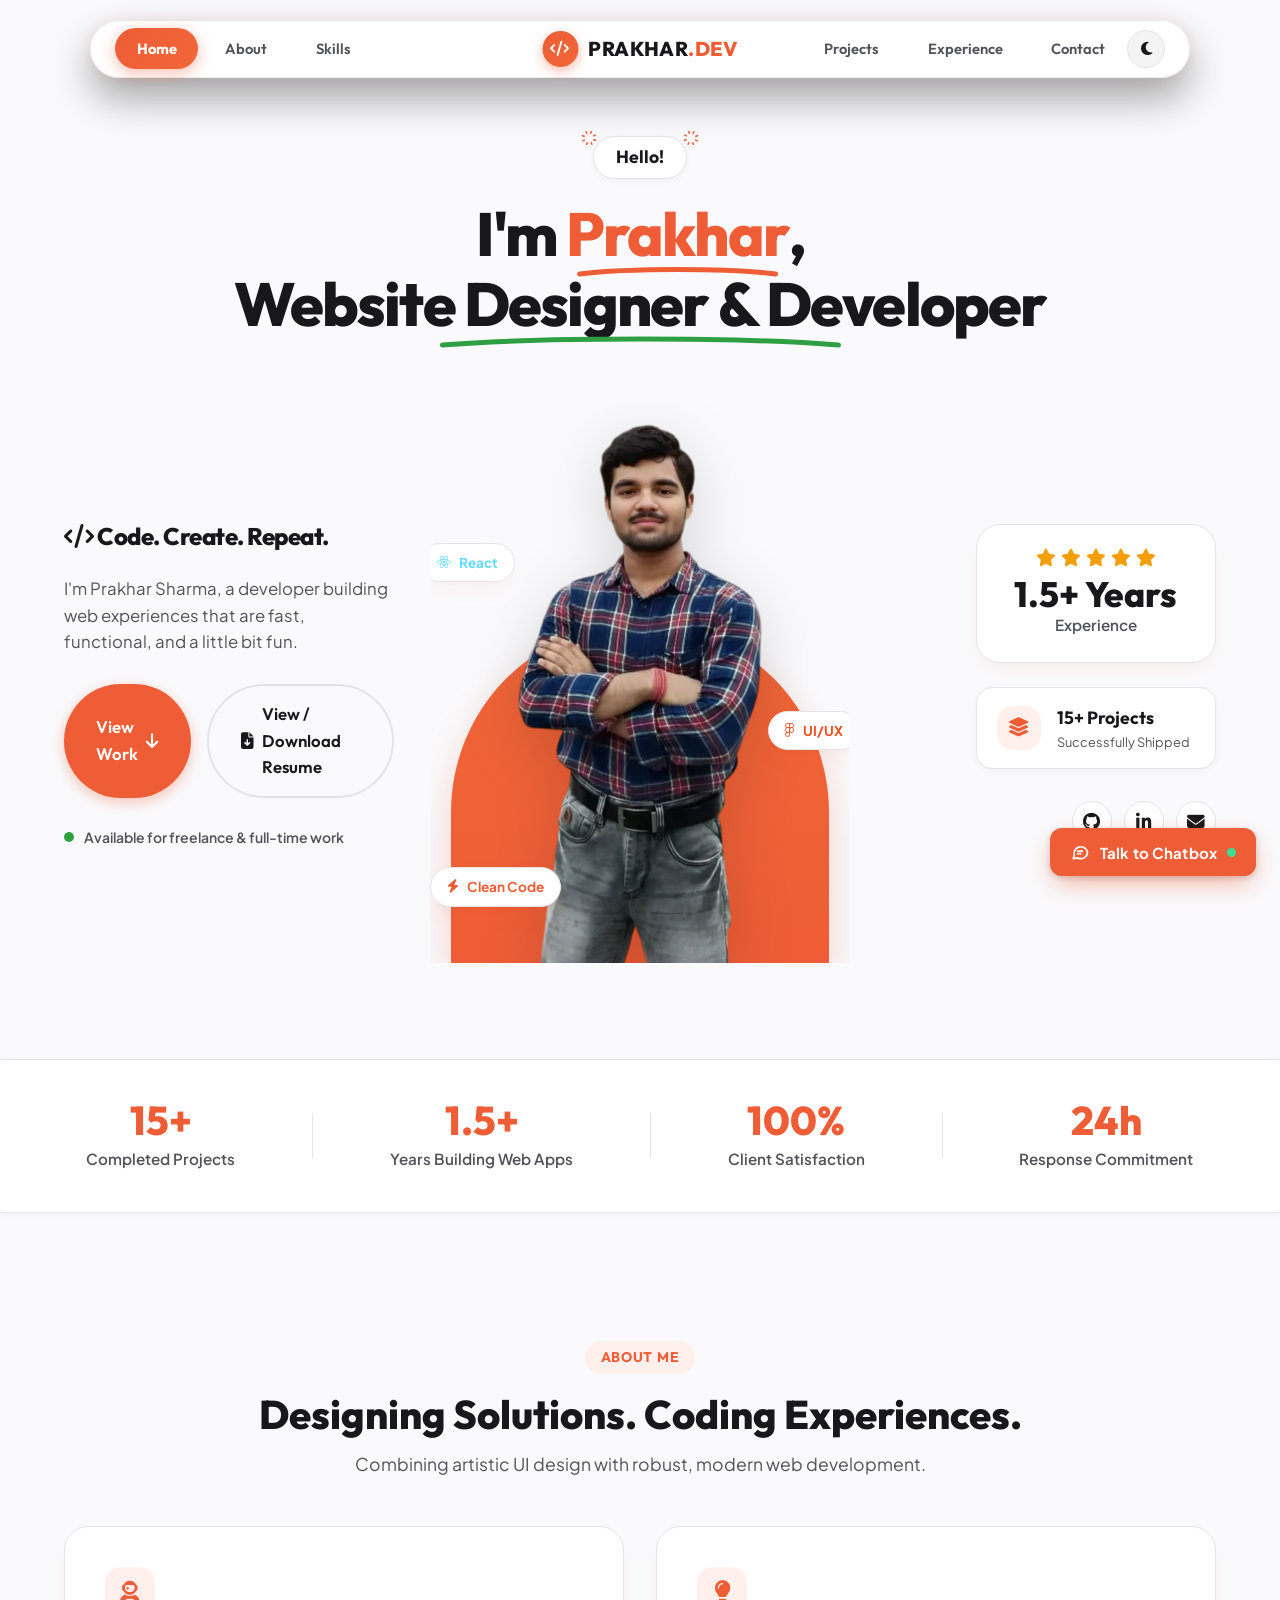
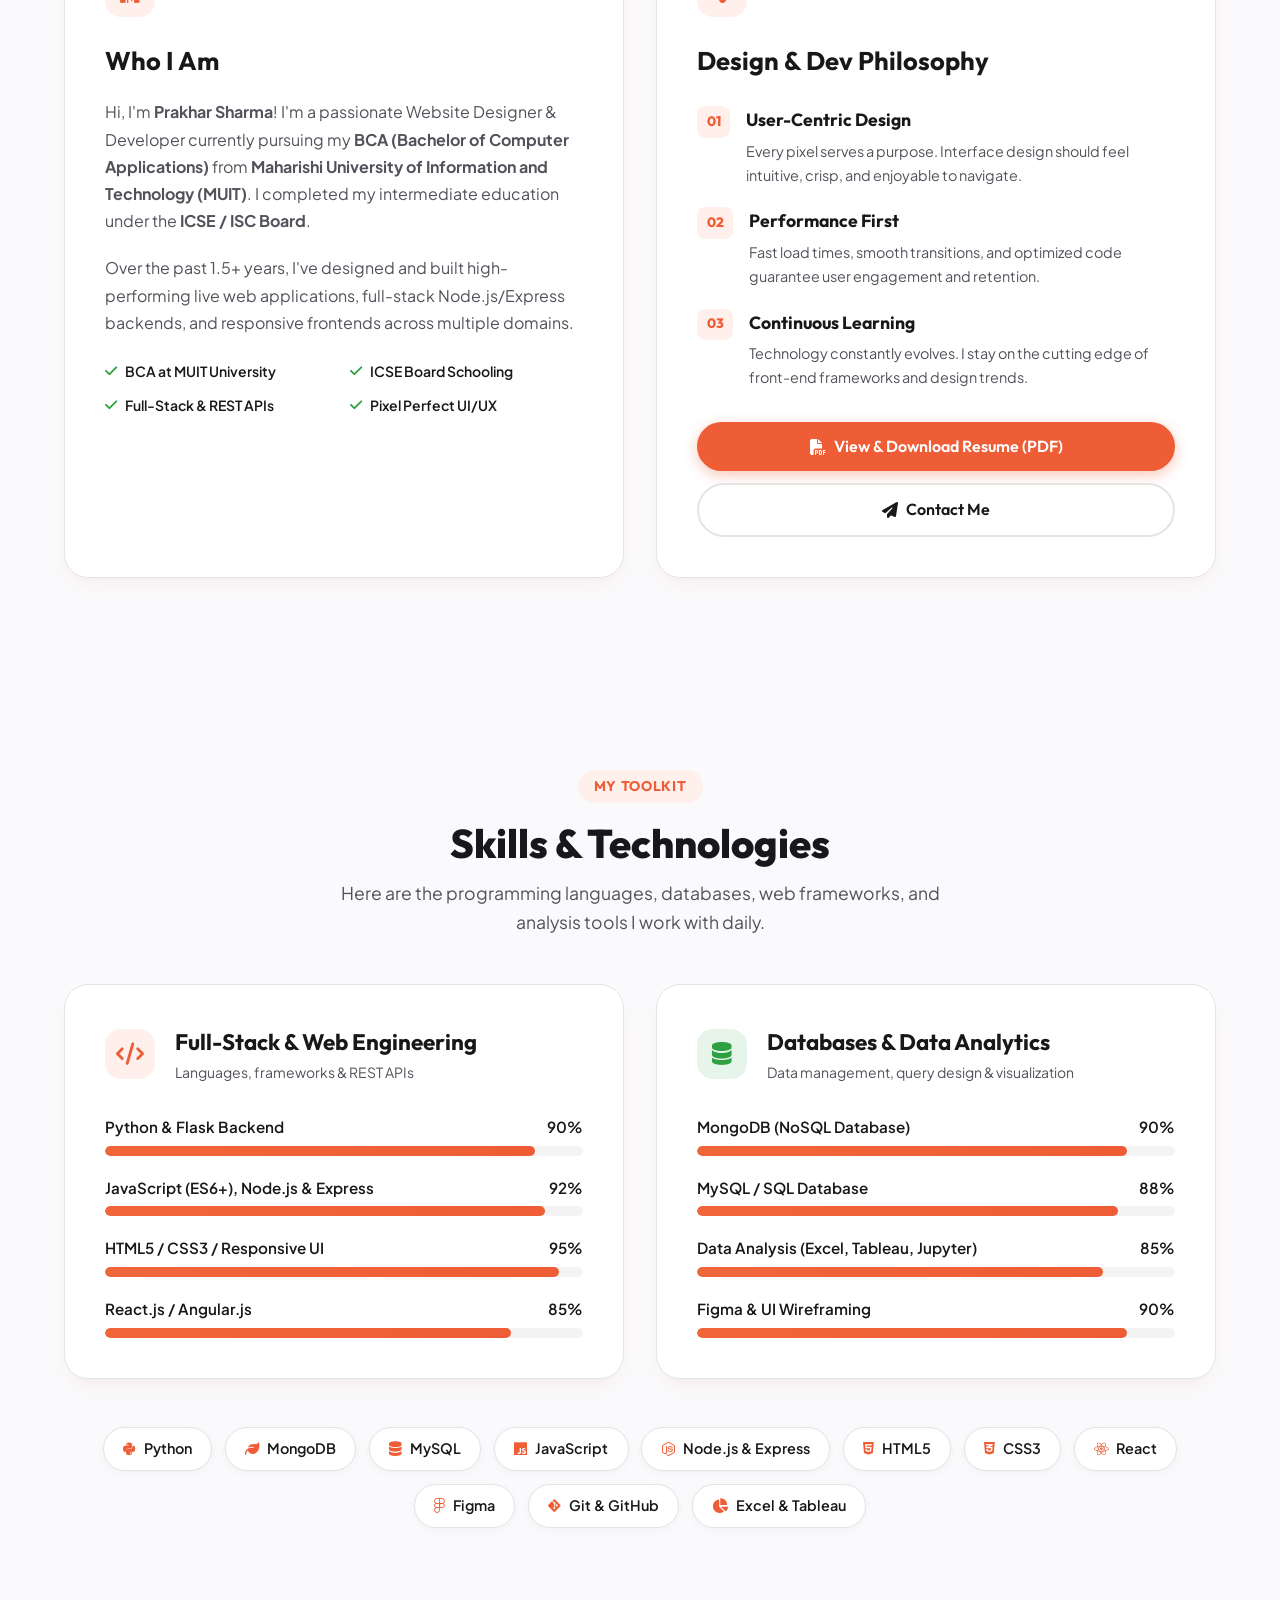
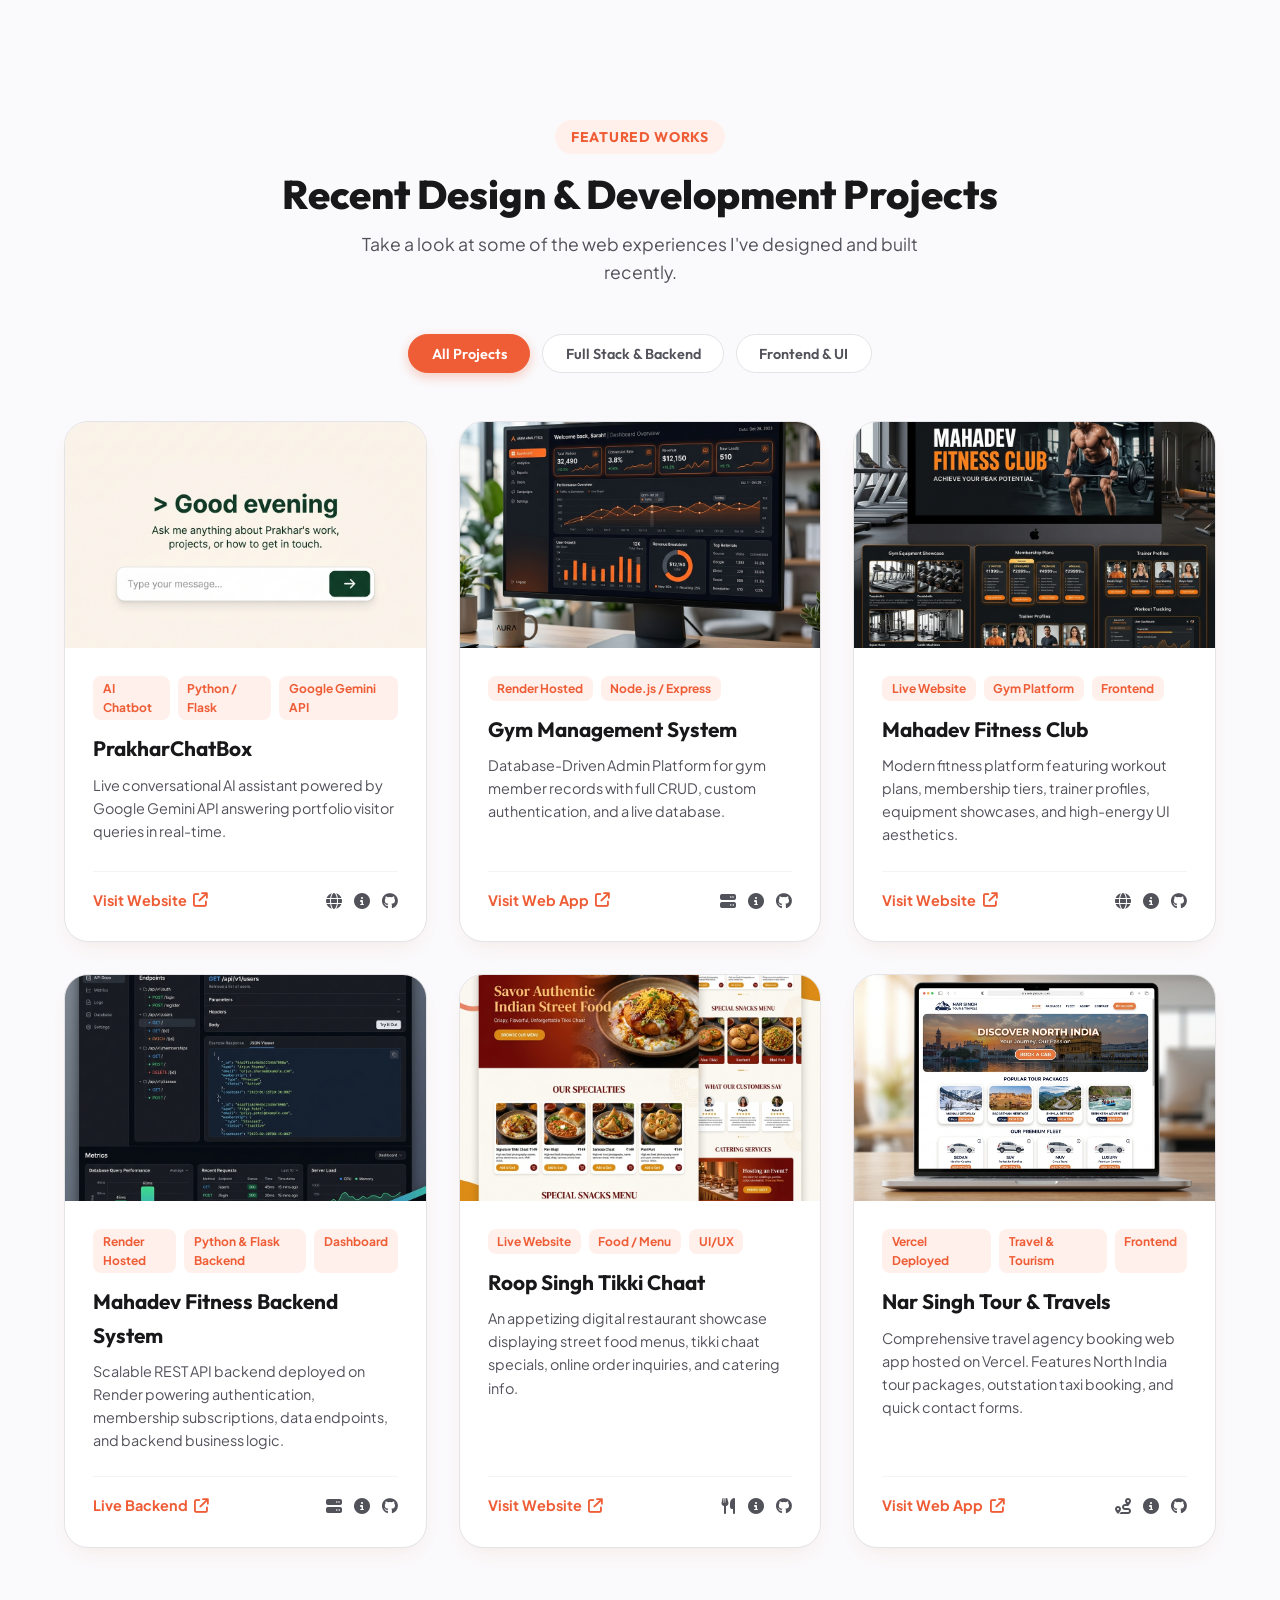
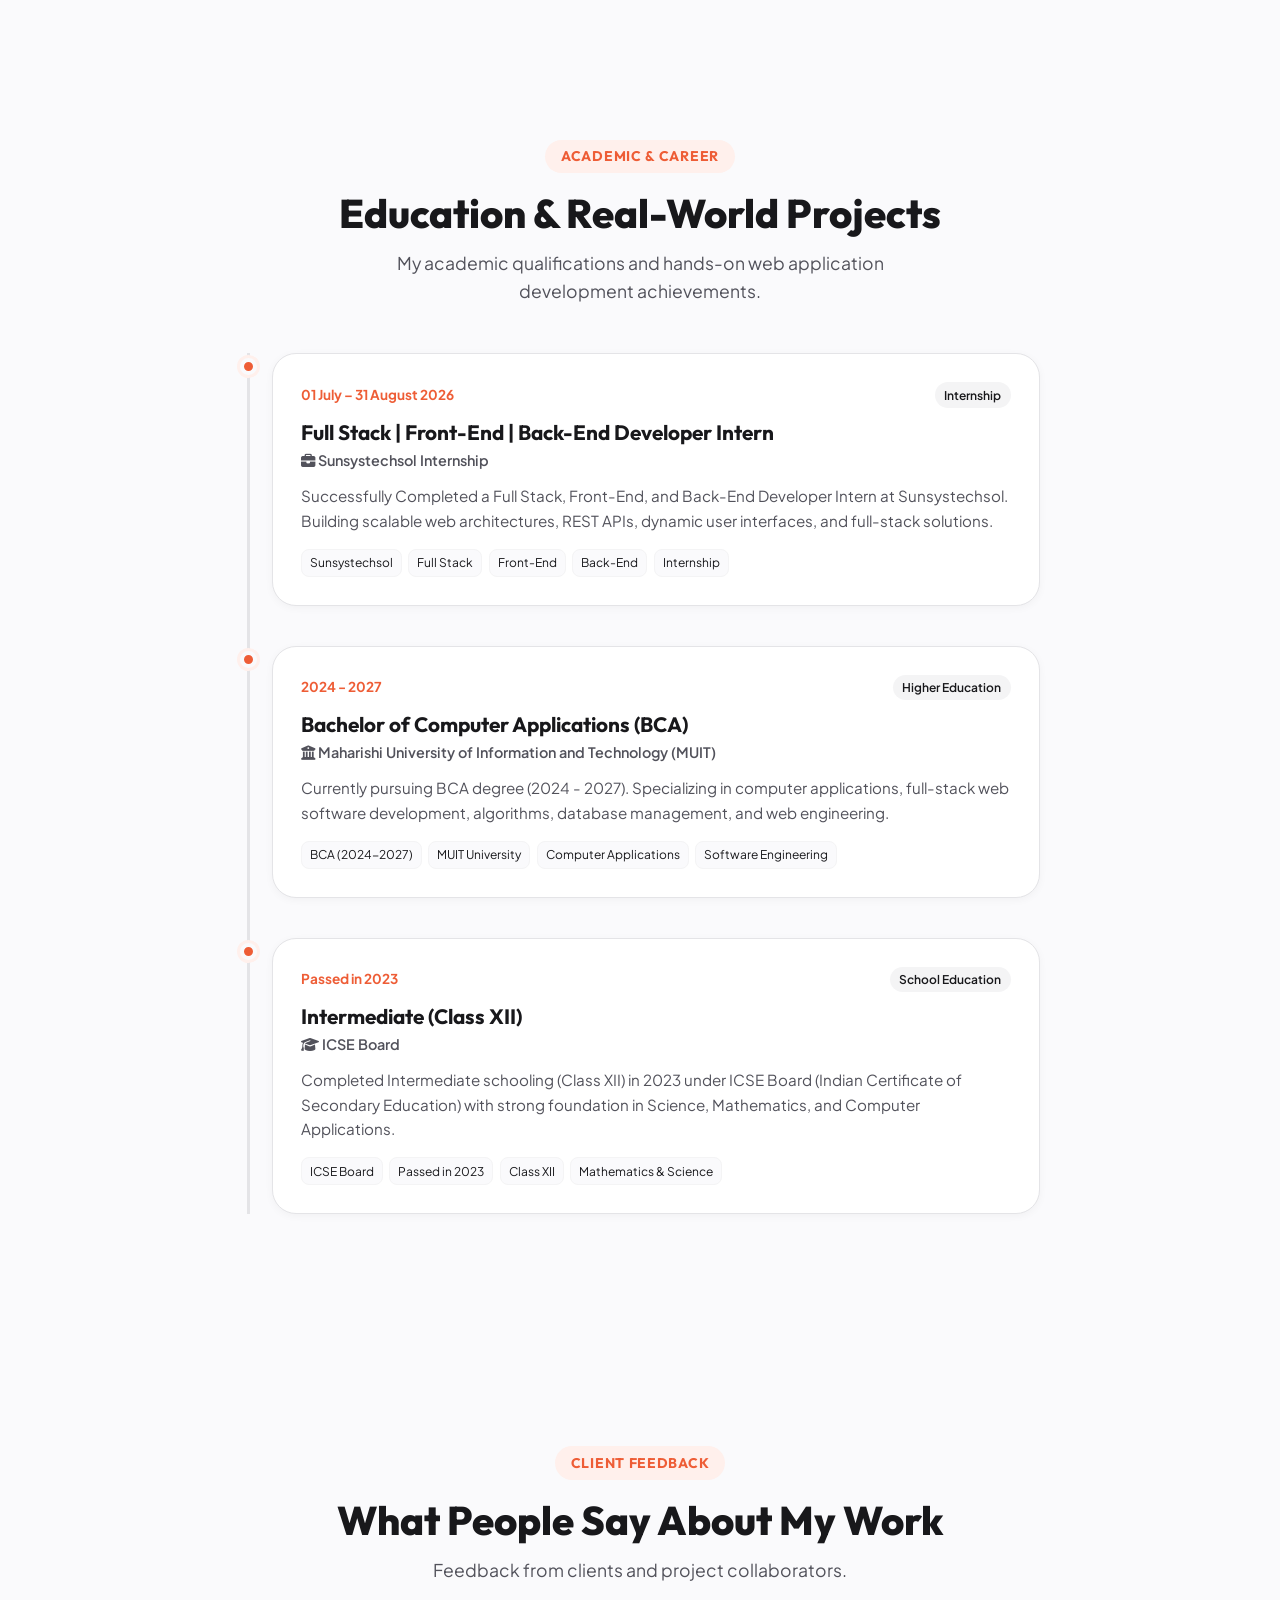
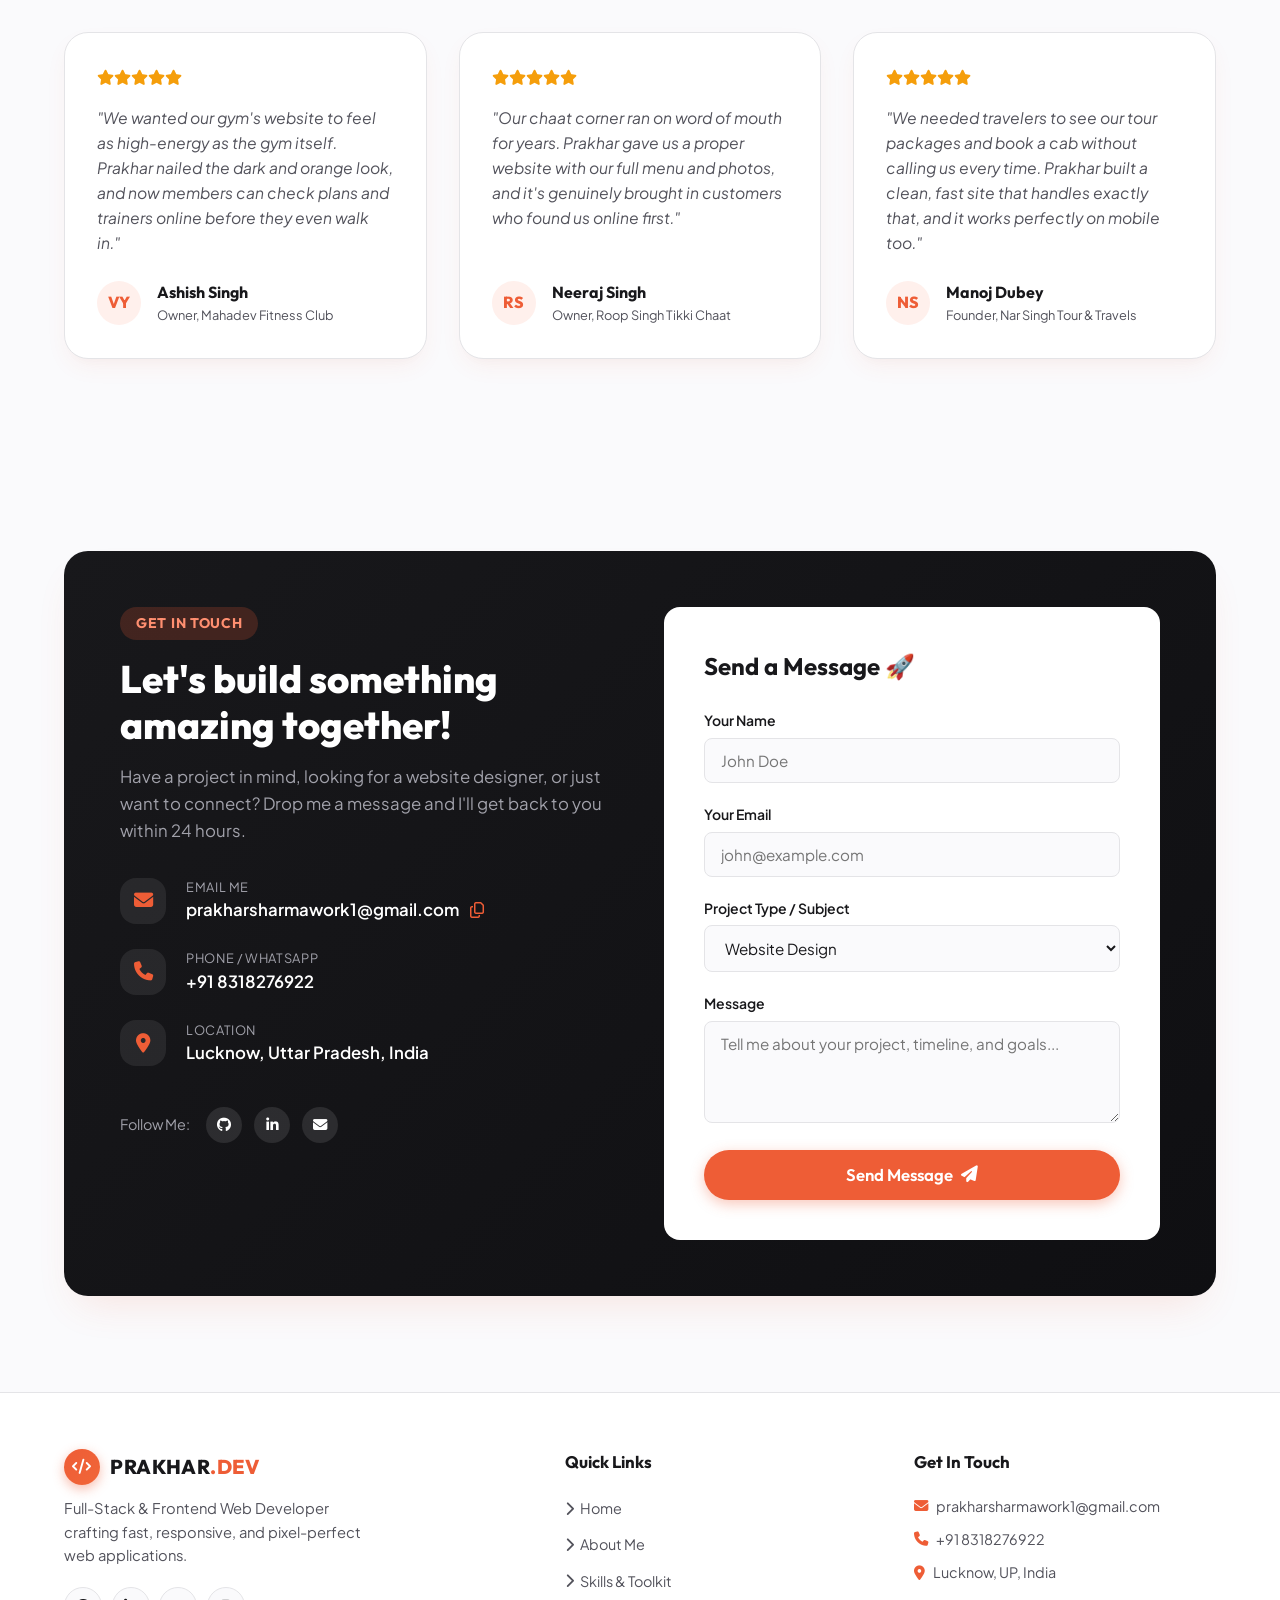
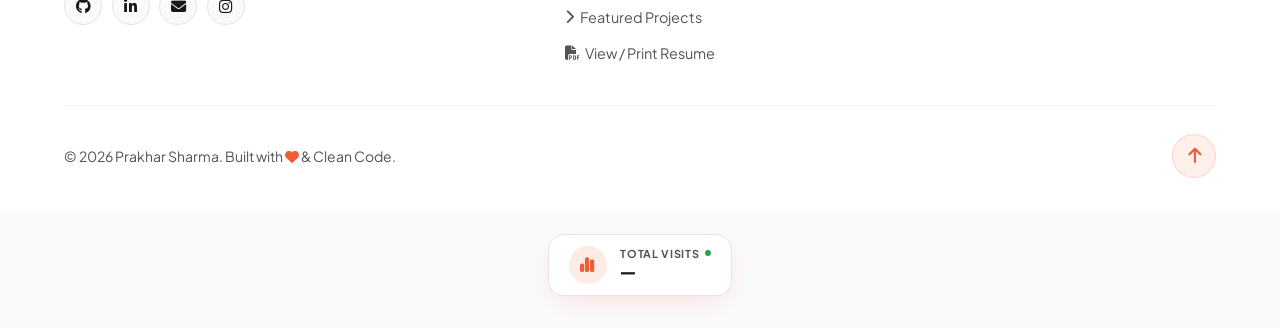
==== commit 272abeb5: "Update print statement from 'Hello' to 'Goodbye'" ====
--- a/index.html
+++ b/index.html
@@ -379,7 +379,7 @@
                 <!-- Project Card 0: PrakharChatBox -->
                 <div class="project-card" data-category="fullstack backend">
                     <div class="project-img-wrapper">
-                        <a href="https://prakhar-chatbox.onrender.com/" target="_blank">
+                        <a href="https://prakhar-chatbox-2ygx.onrender.com/" target="_blank">
                             <img src="project-chatbox.jpg" alt="PrakharChatBox">
                         </a>
                         <div class="project-overlay">
@@ -395,9 +395,9 @@
                         <h3 class="project-title">PrakharChatBox</h3>
                         <p class="project-desc">Live conversational AI assistant powered by Google Gemini API answering portfolio visitor queries in real-time.</p>
                         <div class="project-footer">
-                            <a href="https://prakhar-chatbox.onrender.com/" target="_blank" class="project-link">Visit Website <i class="fa-solid fa-arrow-up-right-from-square"></i></a>
+                            <a href="https://prakhar-chatbox-2ygx.onrender.com/" target="_blank" class="project-link">Visit Website <i class="fa-solid fa-arrow-up-right-from-square"></i></a>
                             <div class="project-socials">
-                                <a href="https://prakhar-chatbox.onrender.com/" target="_blank" title="Live Site"><i class="fa-solid fa-globe"></i></a>
+                                <a href="https://prakhar-chatbox-2ygx.onrender.com/" target="_blank" title="Live Site"><i class="fa-solid fa-globe"></i></a>
                                 <a href="#" class="open-modal" data-project="5" title="Project Details"><i class="fa-solid fa-circle-info"></i></a>
                                 <a href="https://github.com/prakharsharma123/prakhar-bot" target="_blank" aria-label="GitHub"><i class="fa-brands fa-github"></i></a>
                             </div>
@@ -560,13 +560,13 @@
                     <div class="timeline-dot"></div>
                     <div class="timeline-content">
                         <div class="timeline-header">
-                            <span class="timeline-date">Currently Active</span>
-                            <span class="badge-role">Current Internship</span>
+                            <span class="timeline-date">01 July – 31 August 2026</span>
+                            <span class="badge-role">Internship</span>
                         </div>
                         <h3>Full Stack | Front-End | Back-End Developer Intern</h3>
                         <p class="company-name"><i class="fa-solid fa-briefcase"></i> Sunsystechsol Internship</p>
                         <p class="timeline-desc">
-                            Currently working as a Full Stack, Front-End, and Back-End Developer Intern at Sunsystechsol. Building scalable web architectures, REST APIs, dynamic user interfaces, and full-stack solutions.
+                            Successfully Completed a Full Stack, Front-End, and Back-End Developer Intern at Sunsystechsol. Building scalable web architectures, REST APIs, dynamic user interfaces, and full-stack solutions.
                         </p>
                         <div class="timeline-tags">
                             <span>Sunsystechsol</span>
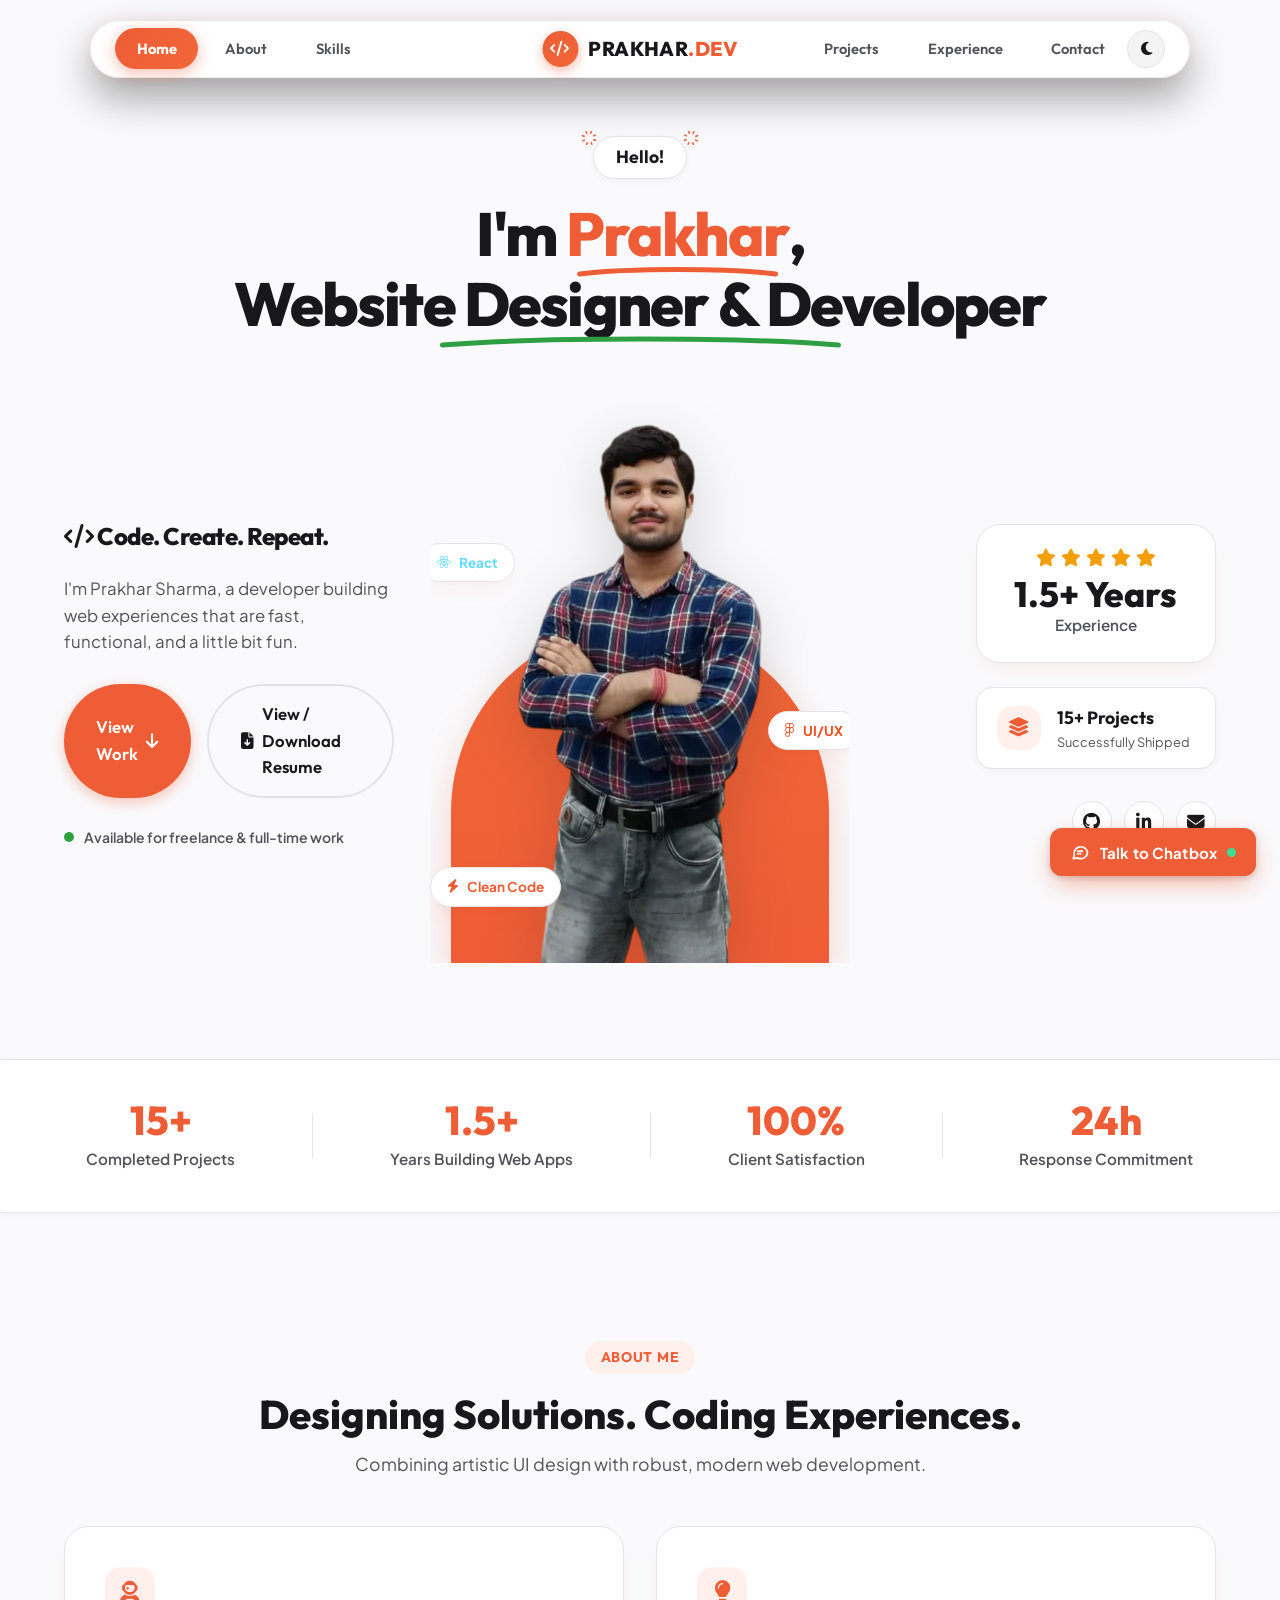
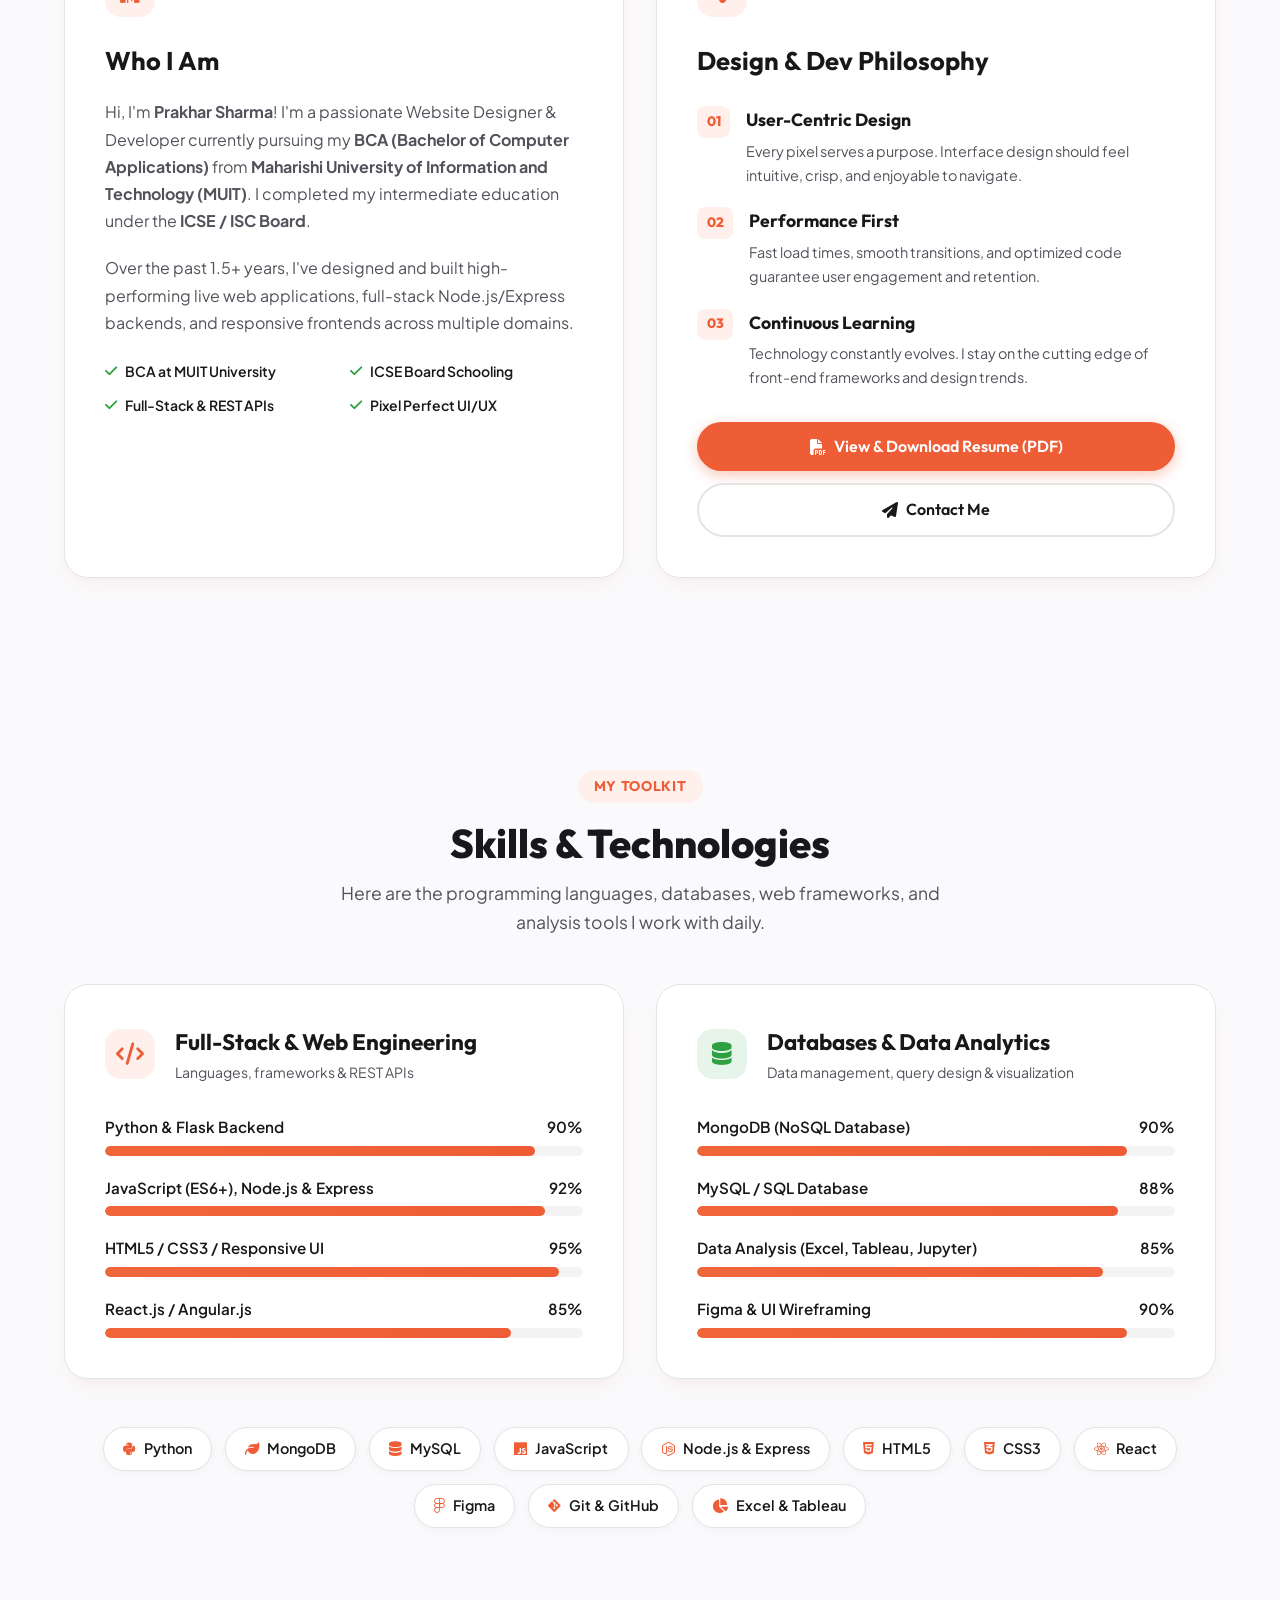
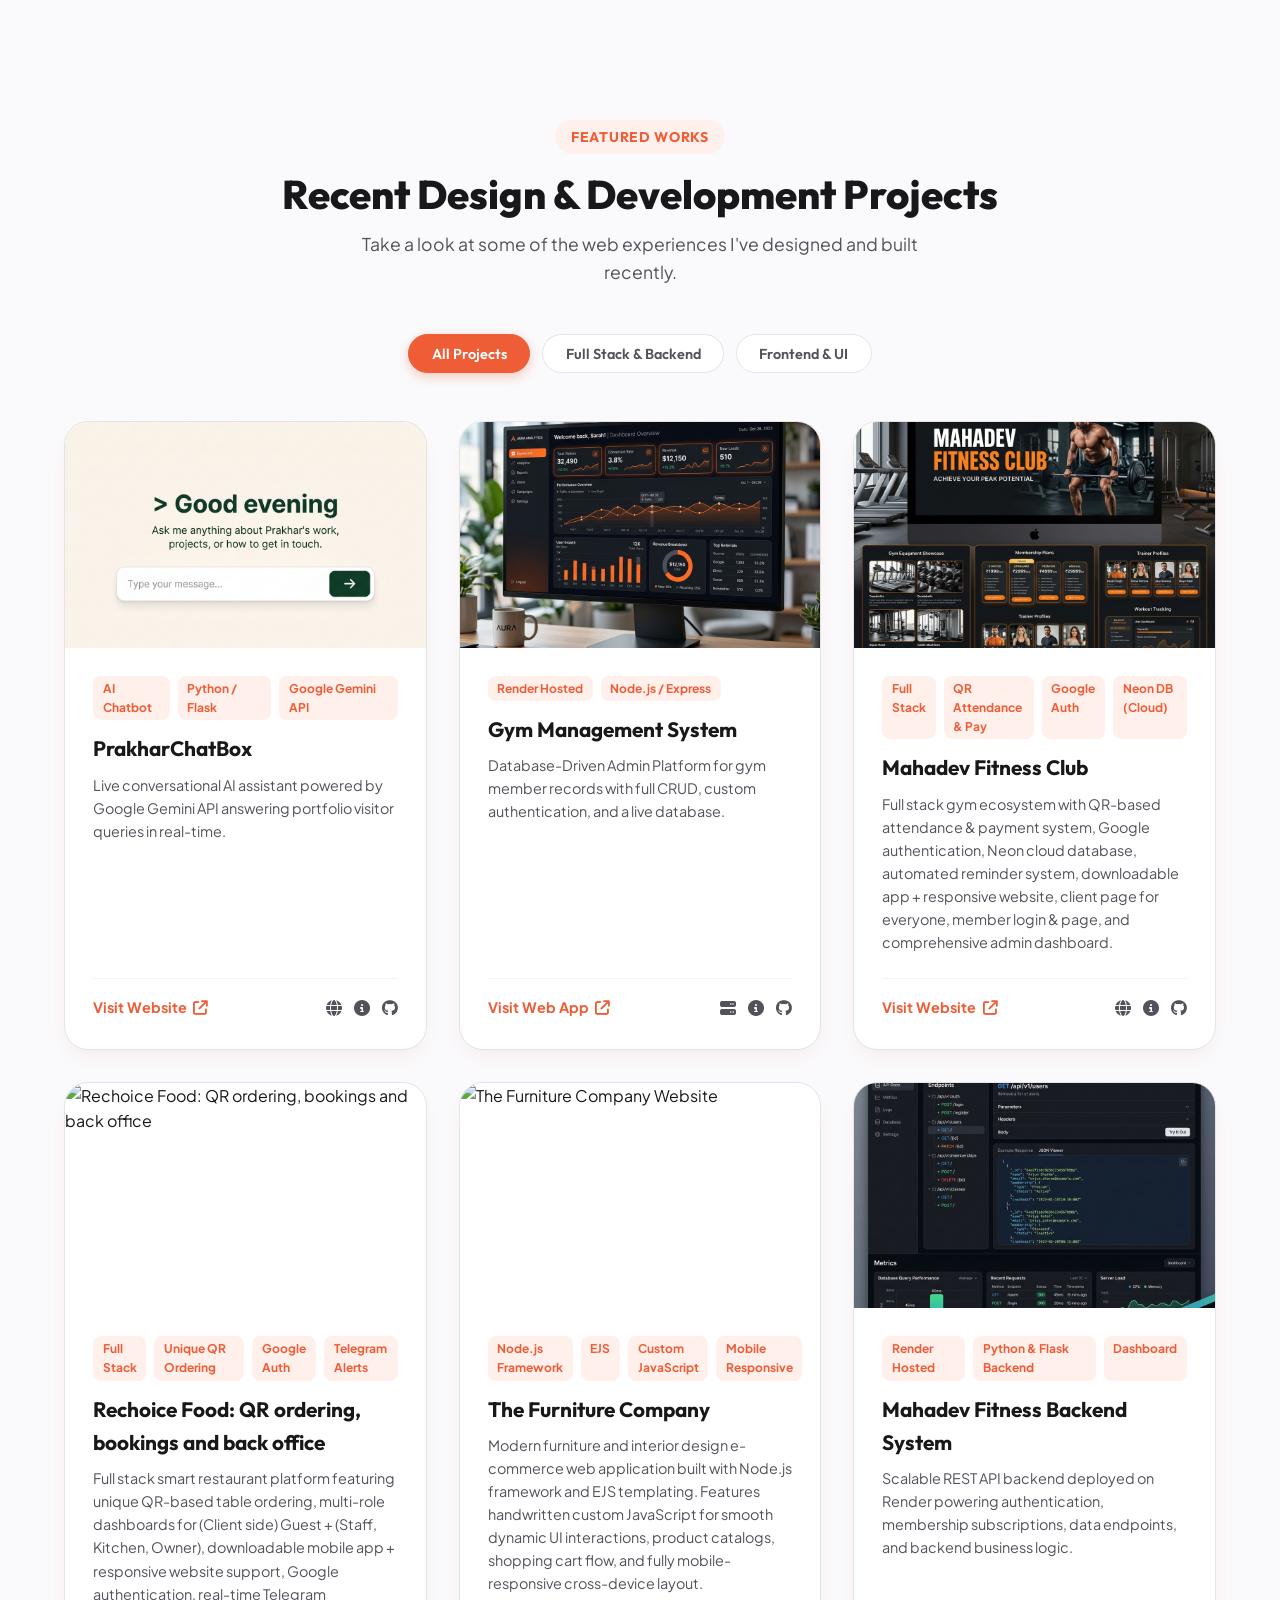
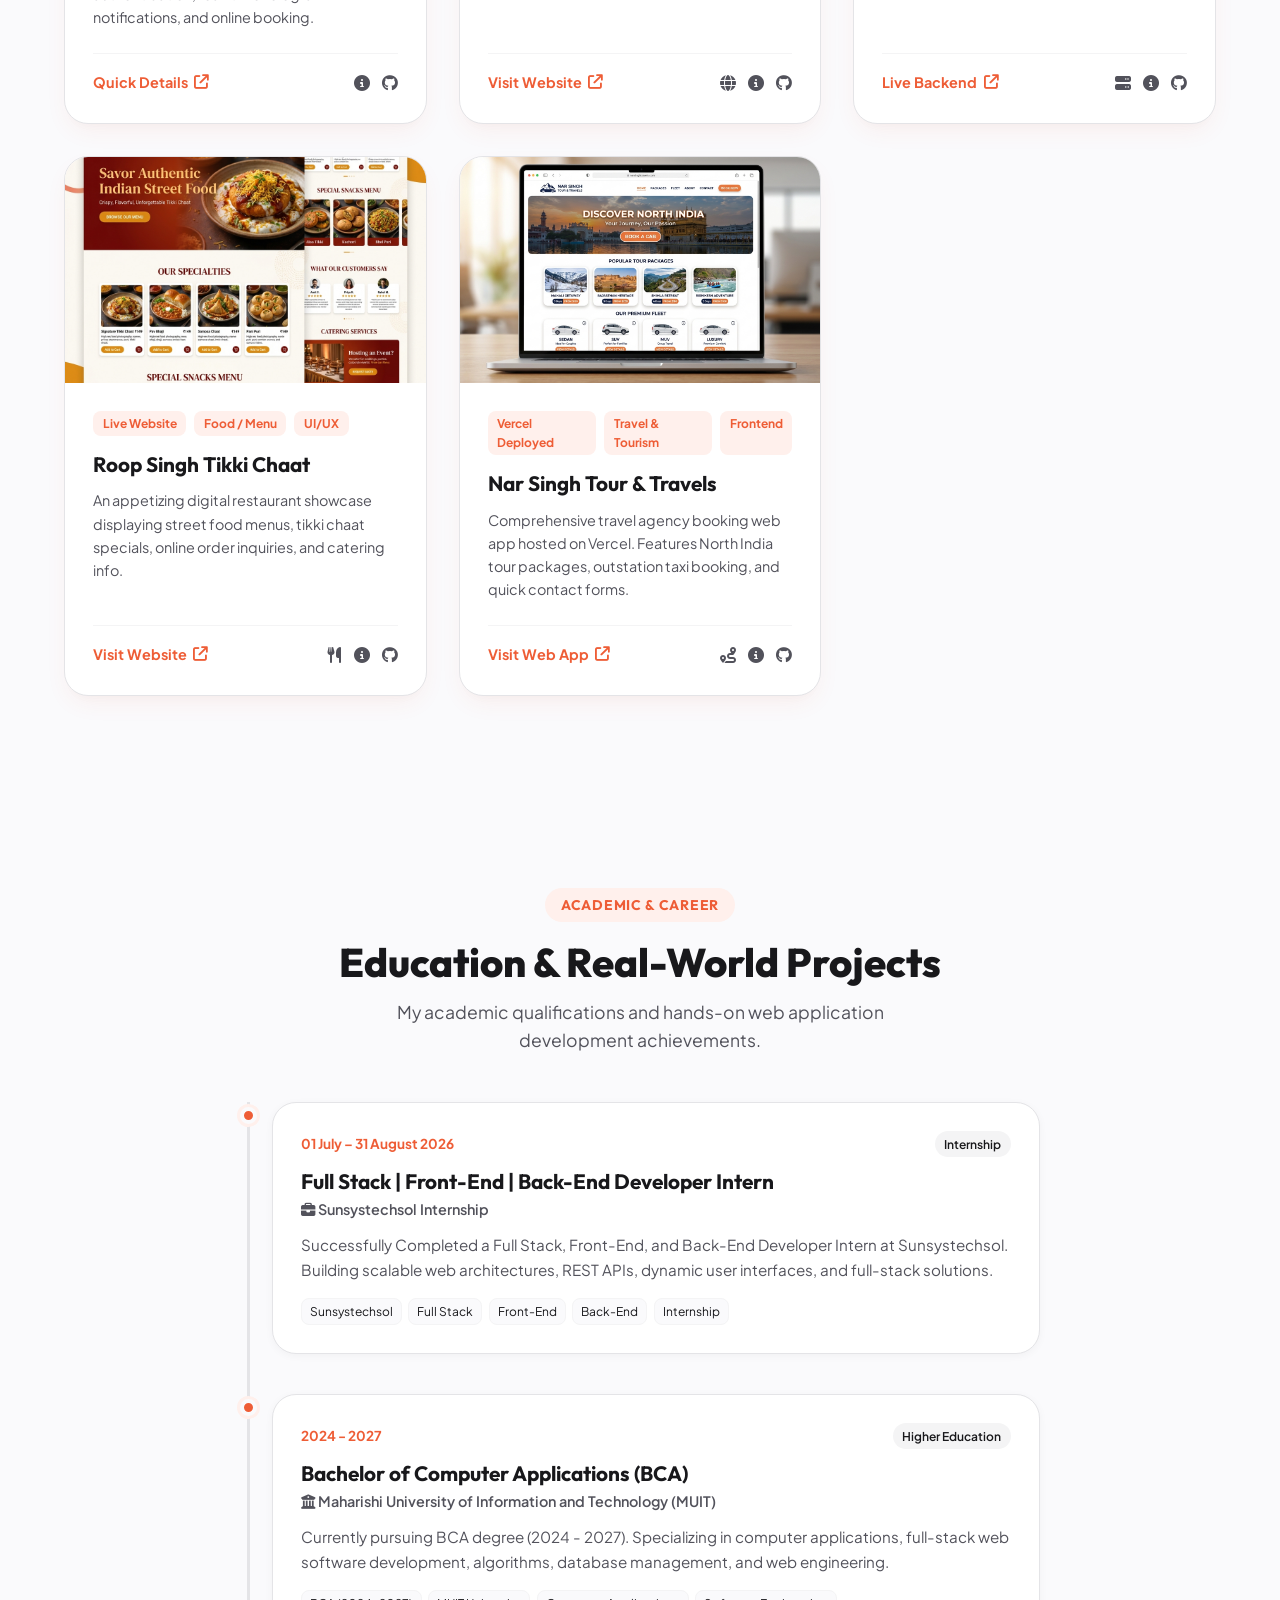
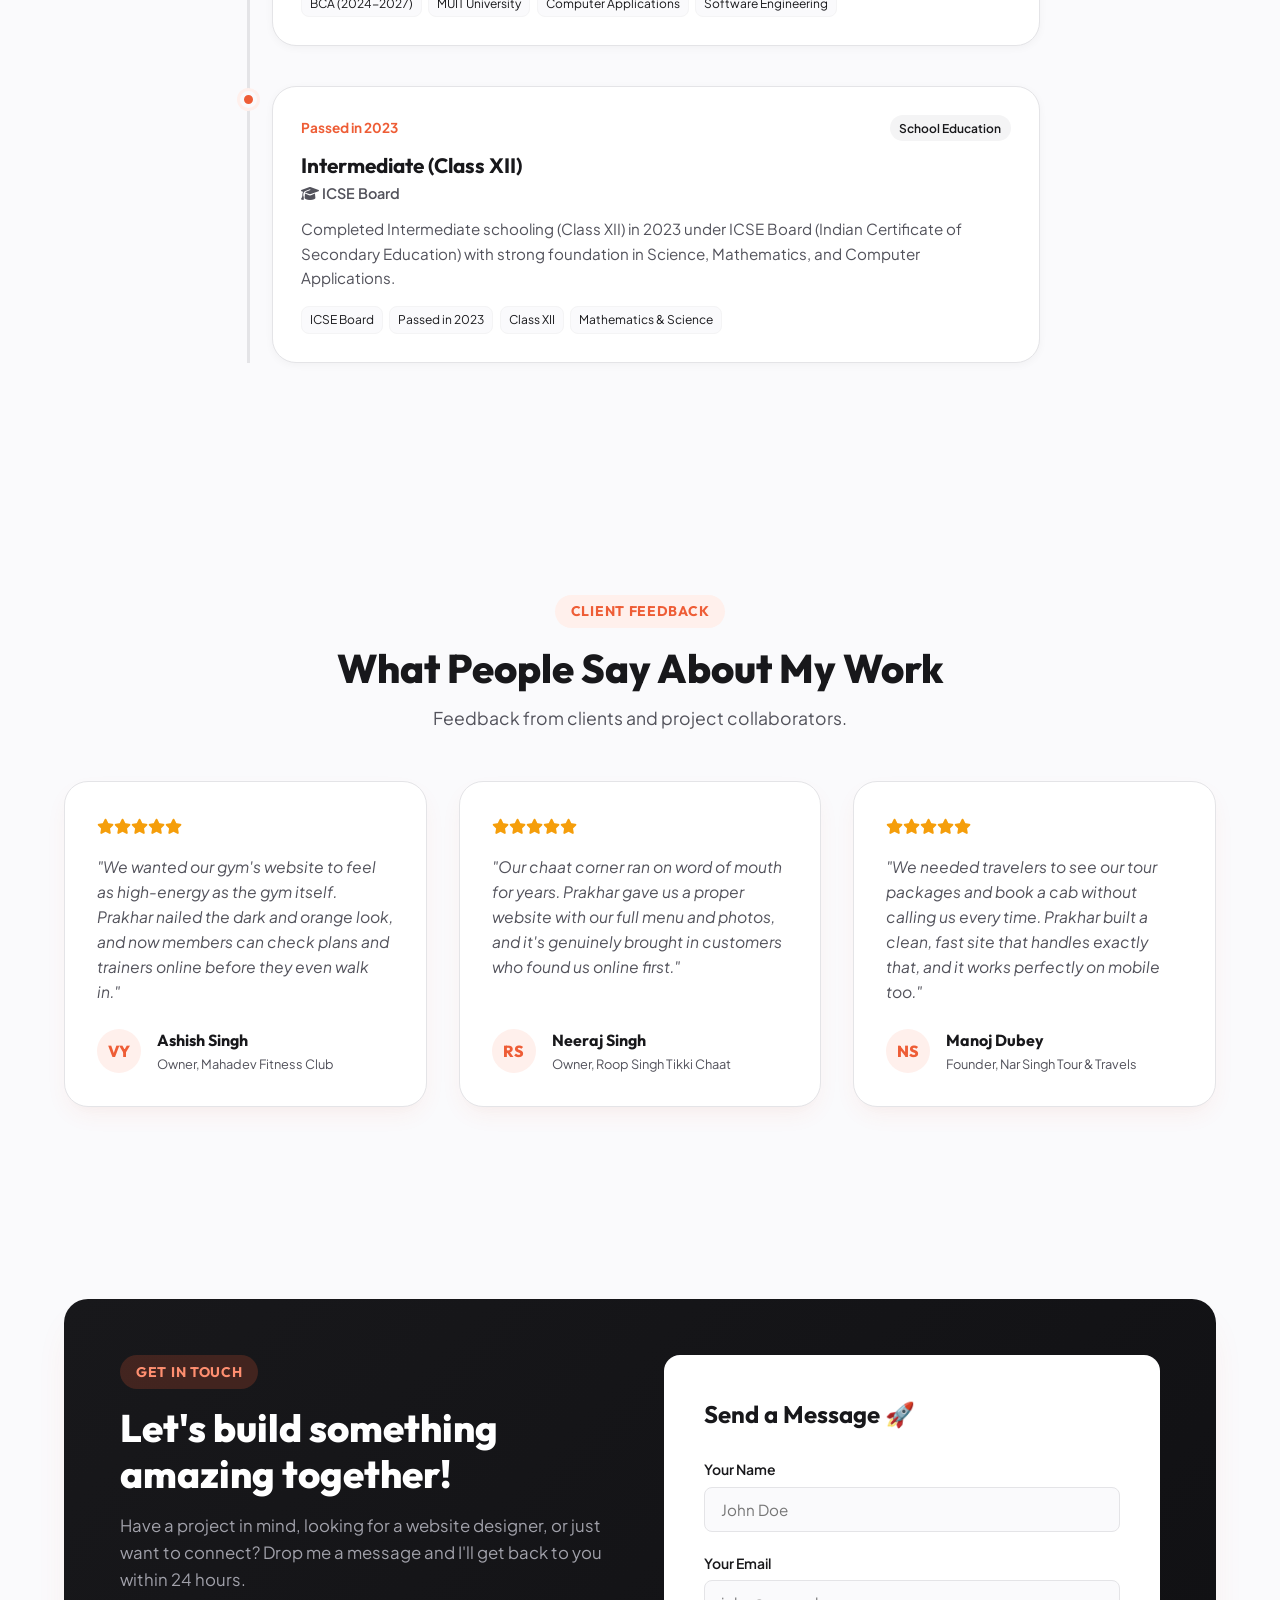
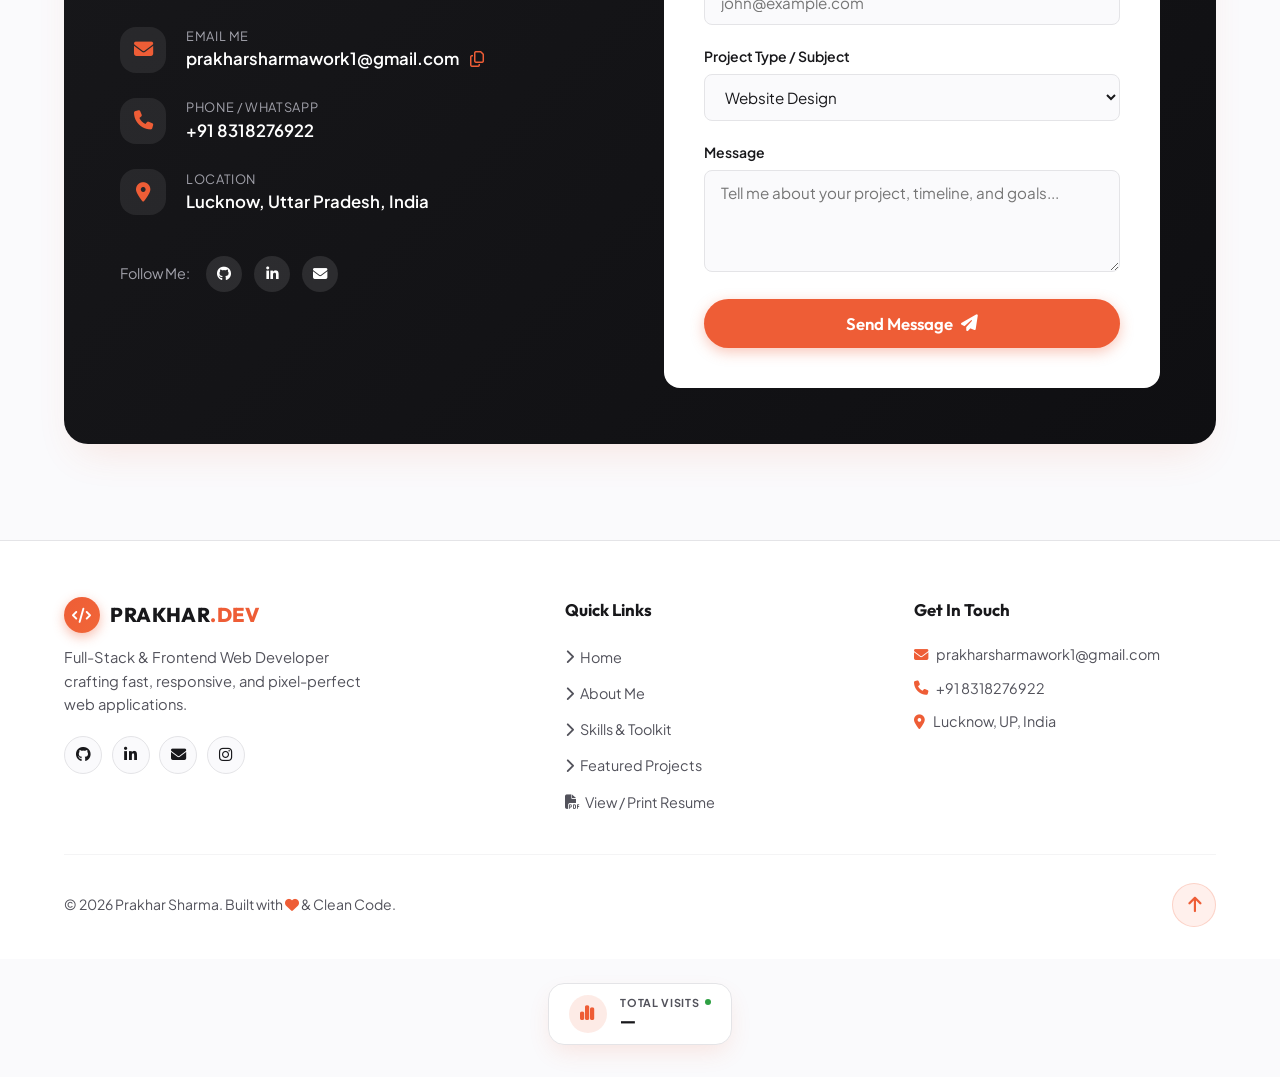
==== commit 47664511: "Update print statement from 'Hello' to 'Goodbye'" ====
--- a/index.html
+++ b/index.html
@@ -376,10 +376,10 @@
 
             <!-- Projects Grid -->
             <div class="projects-grid">
-                <!-- Project Card 0: PrakharChatBox -->
+                <!-- Project Card 0: PrakharChatBot -->
                 <div class="project-card" data-category="fullstack backend">
                     <div class="project-img-wrapper">
-                        <a href="https://prakhar-chatbox-2ygx.onrender.com/" target="_blank">
+                        <a href="https://prakhar-chatbot.onrender.com/" target="_blank">
                             <img src="project-chatbox.jpg" alt="PrakharChatBox">
                         </a>
                         <div class="project-overlay">
@@ -395,9 +395,9 @@
                         <h3 class="project-title">PrakharChatBox</h3>
                         <p class="project-desc">Live conversational AI assistant powered by Google Gemini API answering portfolio visitor queries in real-time.</p>
                         <div class="project-footer">
-                            <a href="https://prakhar-chatbox-2ygx.onrender.com/" target="_blank" class="project-link">Visit Website <i class="fa-solid fa-arrow-up-right-from-square"></i></a>
+                            <a href="https://prakhar-chatbot.onrender.com/" target="_blank" class="project-link">Visit Website <i class="fa-solid fa-arrow-up-right-from-square"></i></a>
                             <div class="project-socials">
-                                <a href="https://prakhar-chatbox-2ygx.onrender.com/" target="_blank" title="Live Site"><i class="fa-solid fa-globe"></i></a>
+                                <a href="https://prakhar-chatbot.onrender.com/-2ygx.onrender.com/" target="_blank" title="Live Site"><i class="fa-solid fa-globe"></i></a>
                                 <a href="#" class="open-modal" data-project="5" title="Project Details"><i class="fa-solid fa-circle-info"></i></a>
                                 <a href="https://github.com/prakharsharma123/prakhar-bot" target="_blank" aria-label="GitHub"><i class="fa-brands fa-github"></i></a>
                             </div>
@@ -432,28 +432,88 @@
                     </div>
                 </div>
 
-                <!-- Project Card 1: Mahadev Fitness Club -->
-                <div class="project-card" data-category="fullstack frontend">
+                <!-- Project Card 1: Mahadev Fitness Club (Full Stack) -->
+                <div class="project-card" data-category="fullstack backend frontend">
                     <div class="project-img-wrapper">
-                        <img src="mahadev-fitness.png" alt="Mahadev Fitness Club Website">
+                        <a href="https://www.mahadevfitnessclub.in/" target="_blank">
+                            <img src="mahadev-fitness.png" alt="Mahadev Fitness Club Full Stack Platform">
+                        </a>
                         <div class="project-overlay">
                             <button class="btn btn-light btn-sm open-modal" data-project="1">Quick Details</button>
                         </div>
                     </div>
                     <div class="project-content">
                         <div class="project-tags">
-                            <span class="tag">Live Website</span>
-                            <span class="tag">Gym Platform</span>
-                            <span class="tag">Frontend</span>
+                            <span class="tag">Full Stack</span>
+                            <span class="tag">QR Attendance & Pay</span>
+                            <span class="tag">Google Auth</span>
+                            <span class="tag">Neon DB (Cloud)</span>
                         </div>
                         <h3 class="project-title">Mahadev Fitness Club</h3>
-                        <p class="project-desc">Modern fitness platform featuring workout plans, membership tiers, trainer profiles, equipment showcases, and high-energy UI aesthetics.</p>
+                        <p class="project-desc">Full stack gym ecosystem with QR-based attendance & payment system, Google authentication, Neon cloud database, automated reminder system, downloadable app + responsive website, client page for everyone, member login & page, and comprehensive admin dashboard.</p>
                         <div class="project-footer">
                             <a href="https://www.mahadevfitnessclub.in/" target="_blank" class="project-link">Visit Website <i class="fa-solid fa-arrow-up-right-from-square"></i></a>
                             <div class="project-socials">
                                 <a href="https://www.mahadevfitnessclub.in/" target="_blank" title="Live Site"><i class="fa-solid fa-globe"></i></a>
                                 <a href="#" class="open-modal" data-project="1" title="Project Details"><i class="fa-solid fa-circle-info"></i></a>
-                                <a href="https://github.com/prakharsharma123/MahadevFitnessClub" target="_blank" aria-label="GitHub"><i class="fa-brands fa-github"></i></a>
+                                <a href="https://github.com/prakharsharma123/mahadevfitnessclubfullstack" target="_blank" aria-label="GitHub"><i class="fa-brands fa-github"></i></a>
+                            </div>
+                        </div>
+                    </div>
+                </div>
+
+                <!-- Project Card: Rechoice Food -->
+                <div class="project-card" data-category="fullstack backend">
+                    <div class="project-img-wrapper">
+                        <img src="rechoice-food.png" alt="Rechoice Food: QR ordering, bookings and back office">
+                        <div class="project-overlay">
+                            <button class="btn btn-light btn-sm open-modal" data-project="8">Quick Details</button>
+                        </div>
+                    </div>
+                    <div class="project-content">
+                        <div class="project-tags">
+                            <span class="tag">Full Stack</span>
+                            <span class="tag">Unique QR Ordering</span>
+                            <span class="tag">Google Auth</span>
+                            <span class="tag">Telegram Alerts</span>
+                        </div>
+                        <h3 class="project-title">Rechoice Food: QR ordering, bookings and back office</h3>
+                        <p class="project-desc">Full stack smart restaurant platform featuring unique QR-based table ordering, multi-role dashboards for (Client side) Guest + (Staff, Kitchen, Owner), downloadable mobile app + responsive website support, Google authentication, real-time Telegram notifications, and online booking.</p>
+                        <div class="project-footer">
+                            <a href="#" class="open-modal project-link" data-project="8">Quick Details <i class="fa-solid fa-arrow-up-right-from-square"></i></a>
+                            <div class="project-socials">
+                                <a href="#" class="open-modal" data-project="8" title="Project Details"><i class="fa-solid fa-circle-info"></i></a>
+                                <a href="https://github.com/prakharsharma123" target="_blank" aria-label="GitHub"><i class="fa-brands fa-github"></i></a>
+                            </div>
+                        </div>
+                    </div>
+                </div>
+
+                <!-- Project Card: The Furniture Company -->
+                <div class="project-card" data-category="fullstack frontend">
+                    <div class="project-img-wrapper">
+                        <a href="https://thefurniturecompany.vercel.app/home" target="_blank">
+                            <img src="the-furniture-company.png" alt="The Furniture Company Website">
+                        </a>
+                        <div class="project-overlay">
+                            <button class="btn btn-light btn-sm open-modal" data-project="7">Quick Details</button>
+                        </div>
+                    </div>
+                    <div class="project-content">
+                        <div class="project-tags">
+                            <span class="tag">Node.js Framework</span>
+                            <span class="tag">EJS</span>
+                            <span class="tag">Custom JavaScript</span>
+                            <span class="tag">Mobile Responsive</span>
+                        </div>
+                        <h3 class="project-title">The Furniture Company</h3>
+                        <p class="project-desc">Modern furniture and interior design e-commerce web application built with Node.js framework and EJS templating. Features handwritten custom JavaScript for smooth dynamic UI interactions, product catalogs, shopping cart flow, and fully mobile-responsive cross-device layout.</p>
+                        <div class="project-footer">
+                            <a href="https://thefurniturecompany.vercel.app/home" target="_blank" class="project-link">Visit Website <i class="fa-solid fa-arrow-up-right-from-square"></i></a>
+                            <div class="project-socials">
+                                <a href="https://thefurniturecompany.vercel.app/home" target="_blank" title="Live Site"><i class="fa-solid fa-globe"></i></a>
+                                <a href="#" class="open-modal" data-project="7" title="Project Details"><i class="fa-solid fa-circle-info"></i></a>
+                                <a href="https://github.com/prakharsharma123/thefurniturecompany" target="_blank" aria-label="GitHub"><i class="fa-brands fa-github"></i></a>
                             </div>
                         </div>
                     </div>
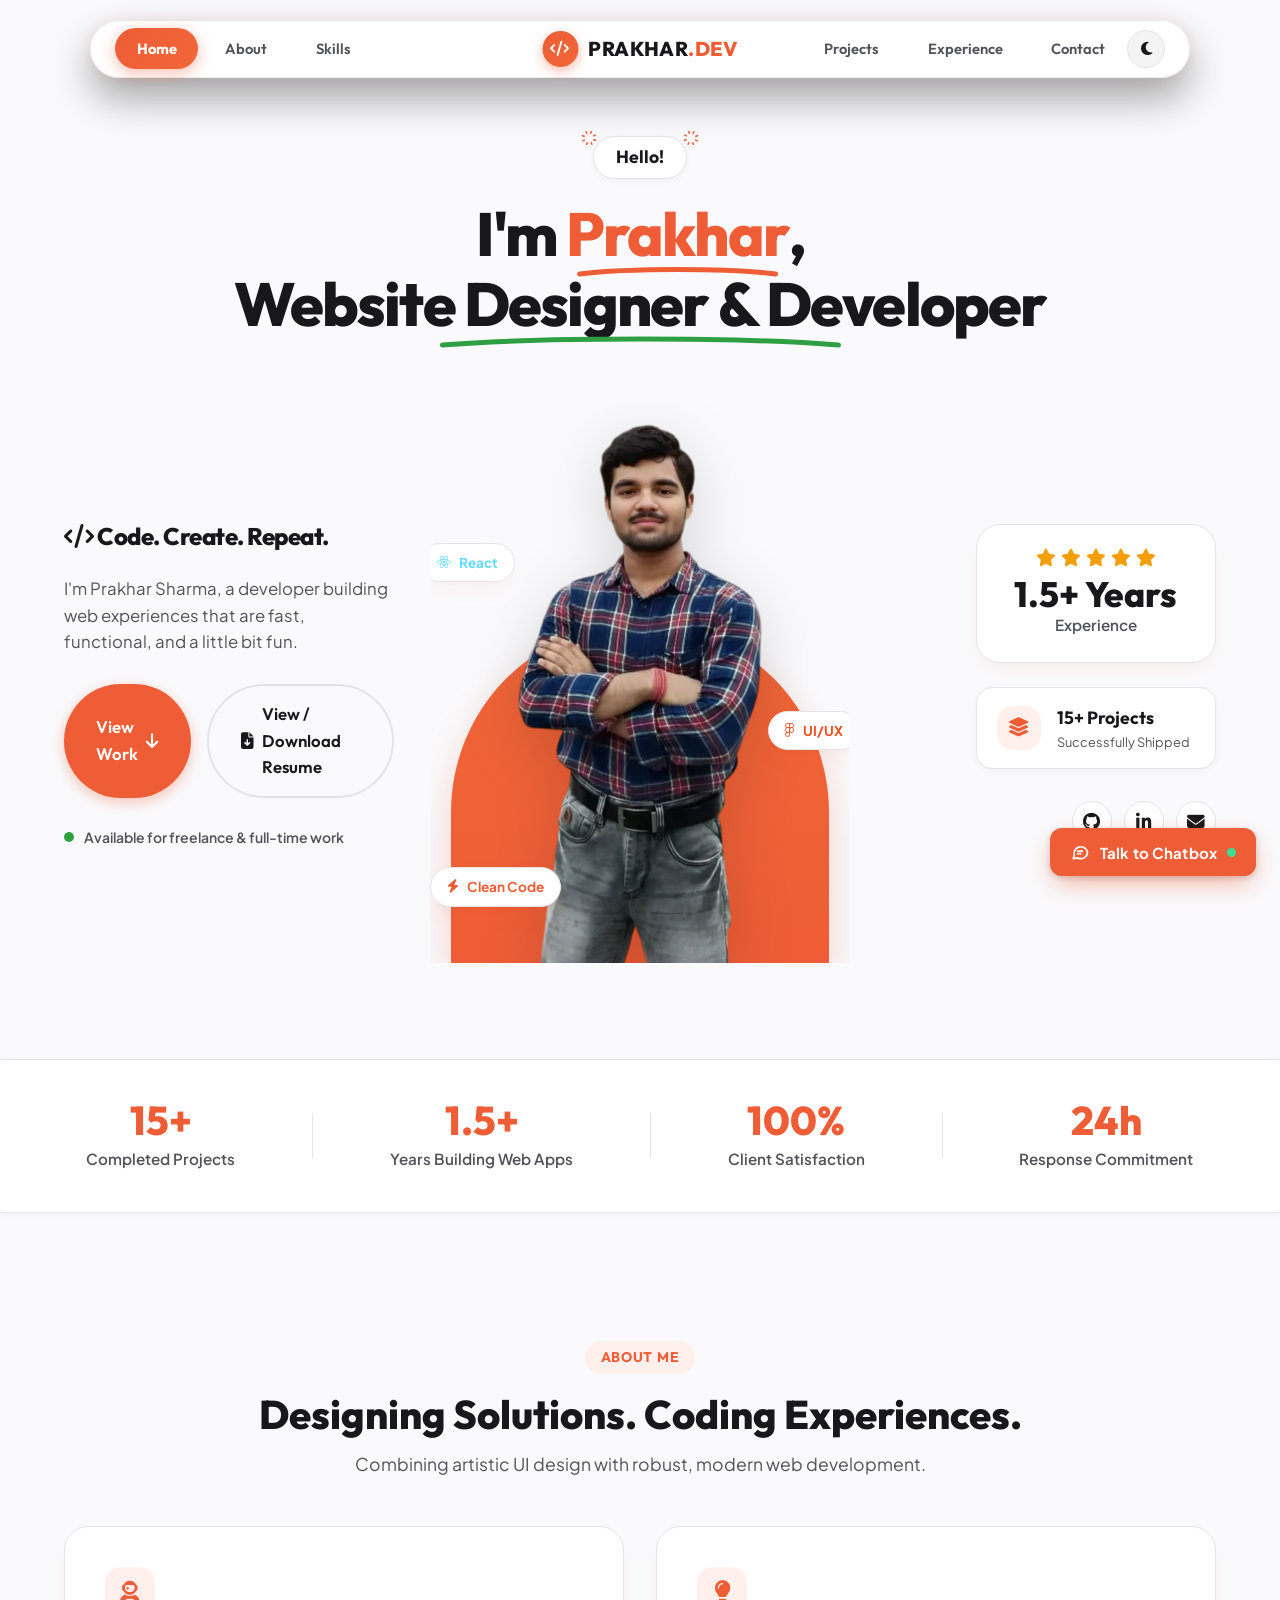
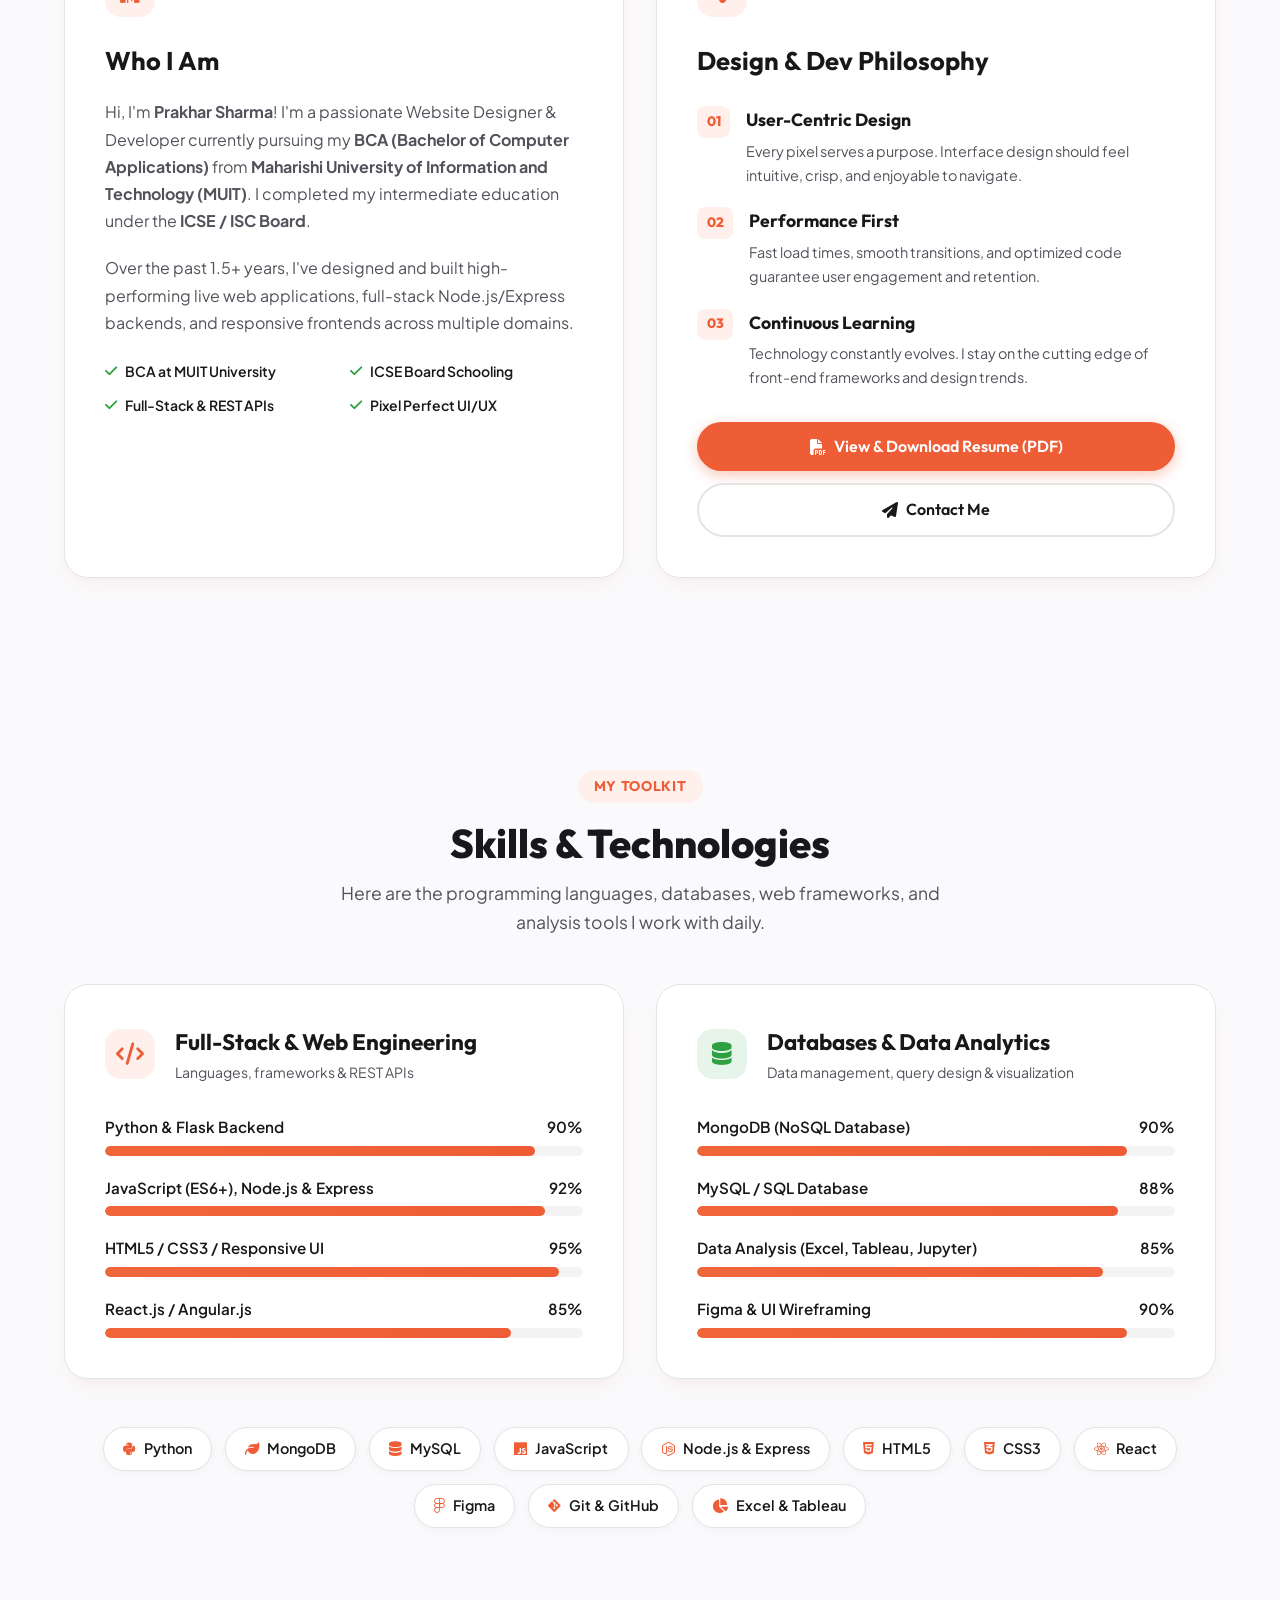
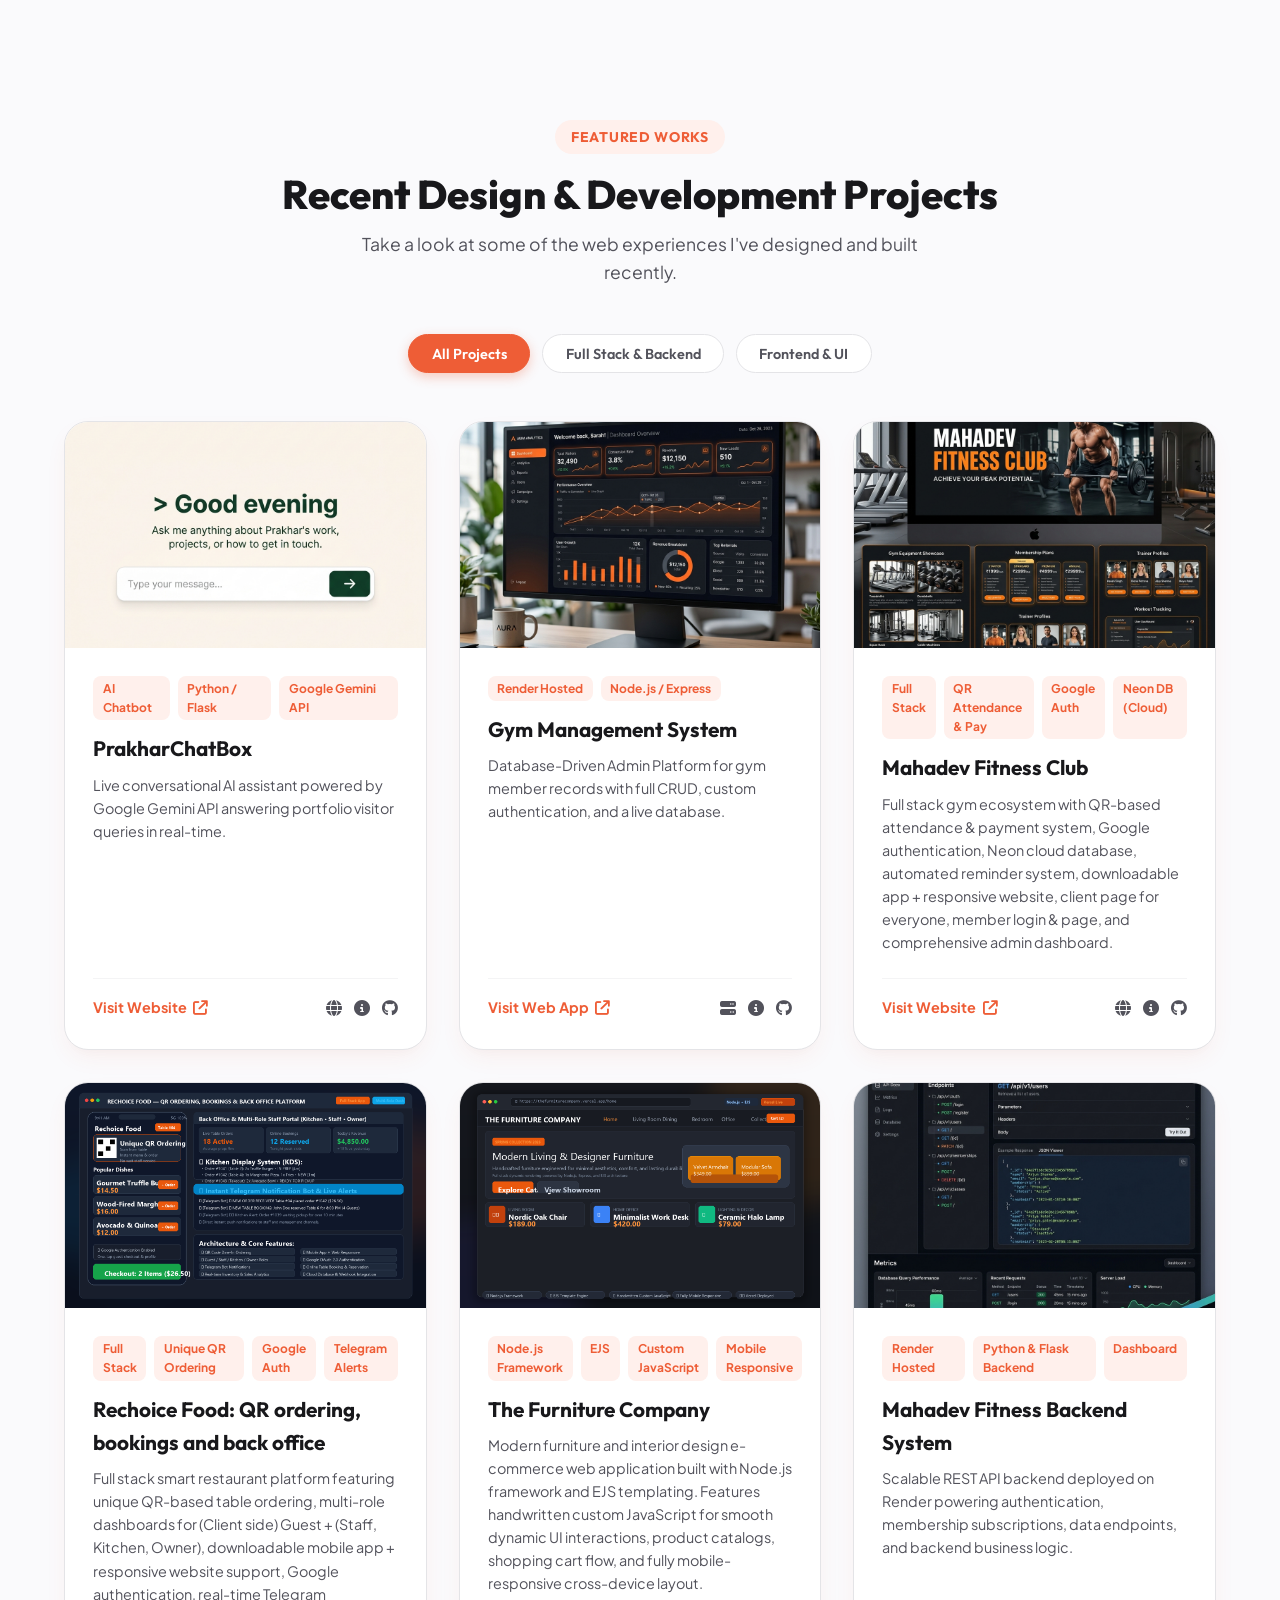
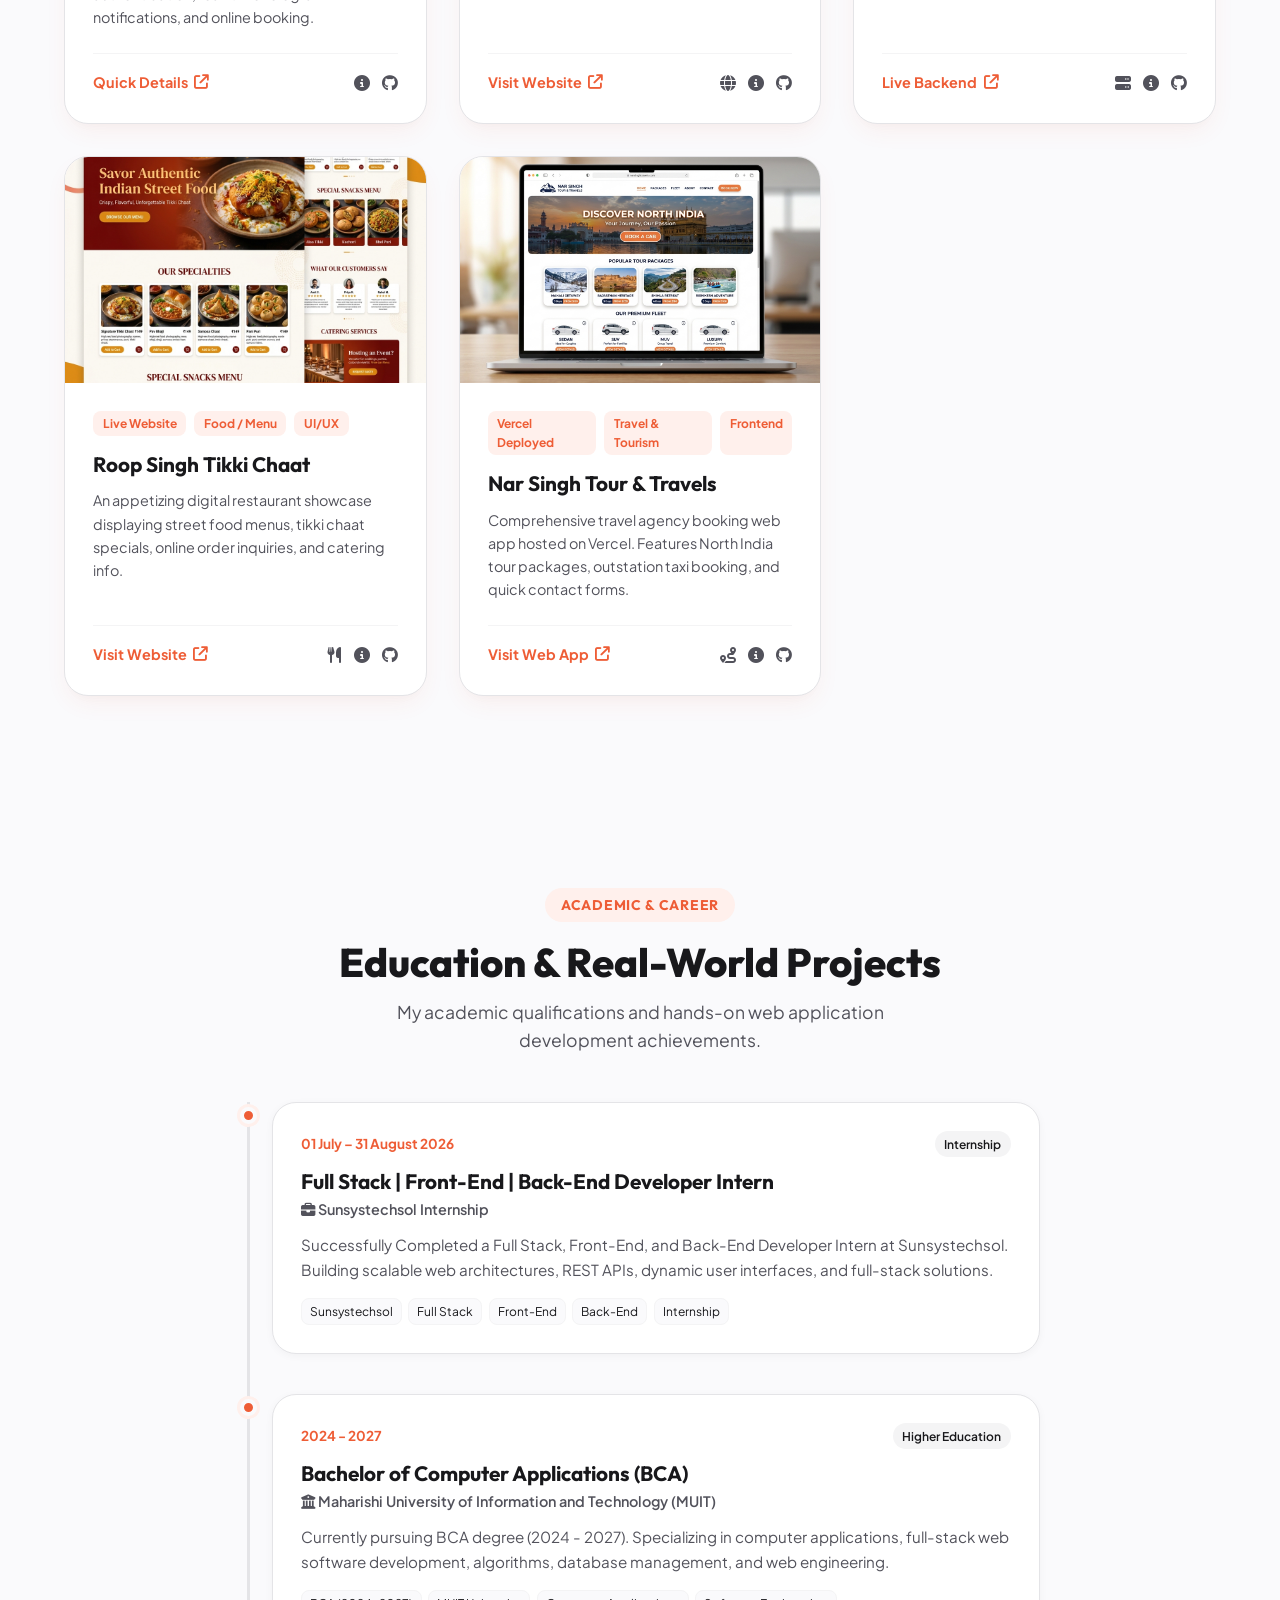
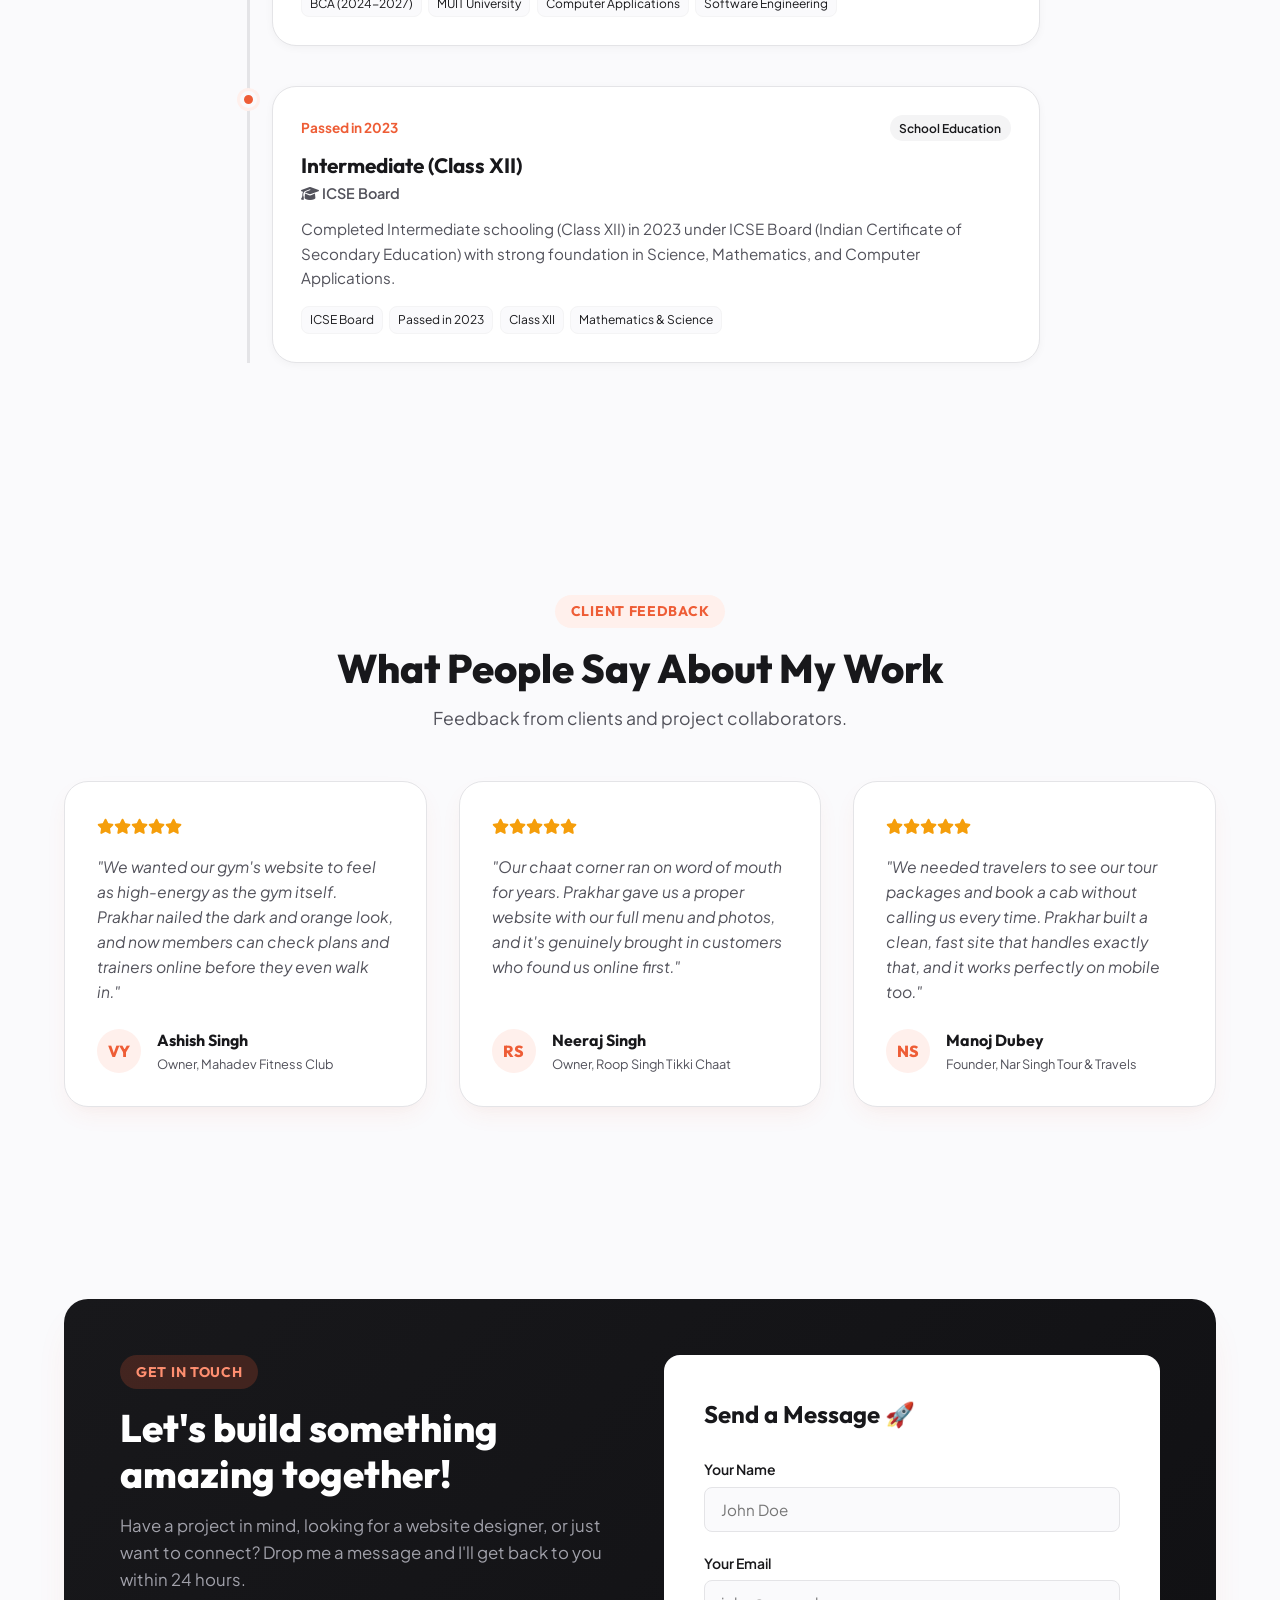
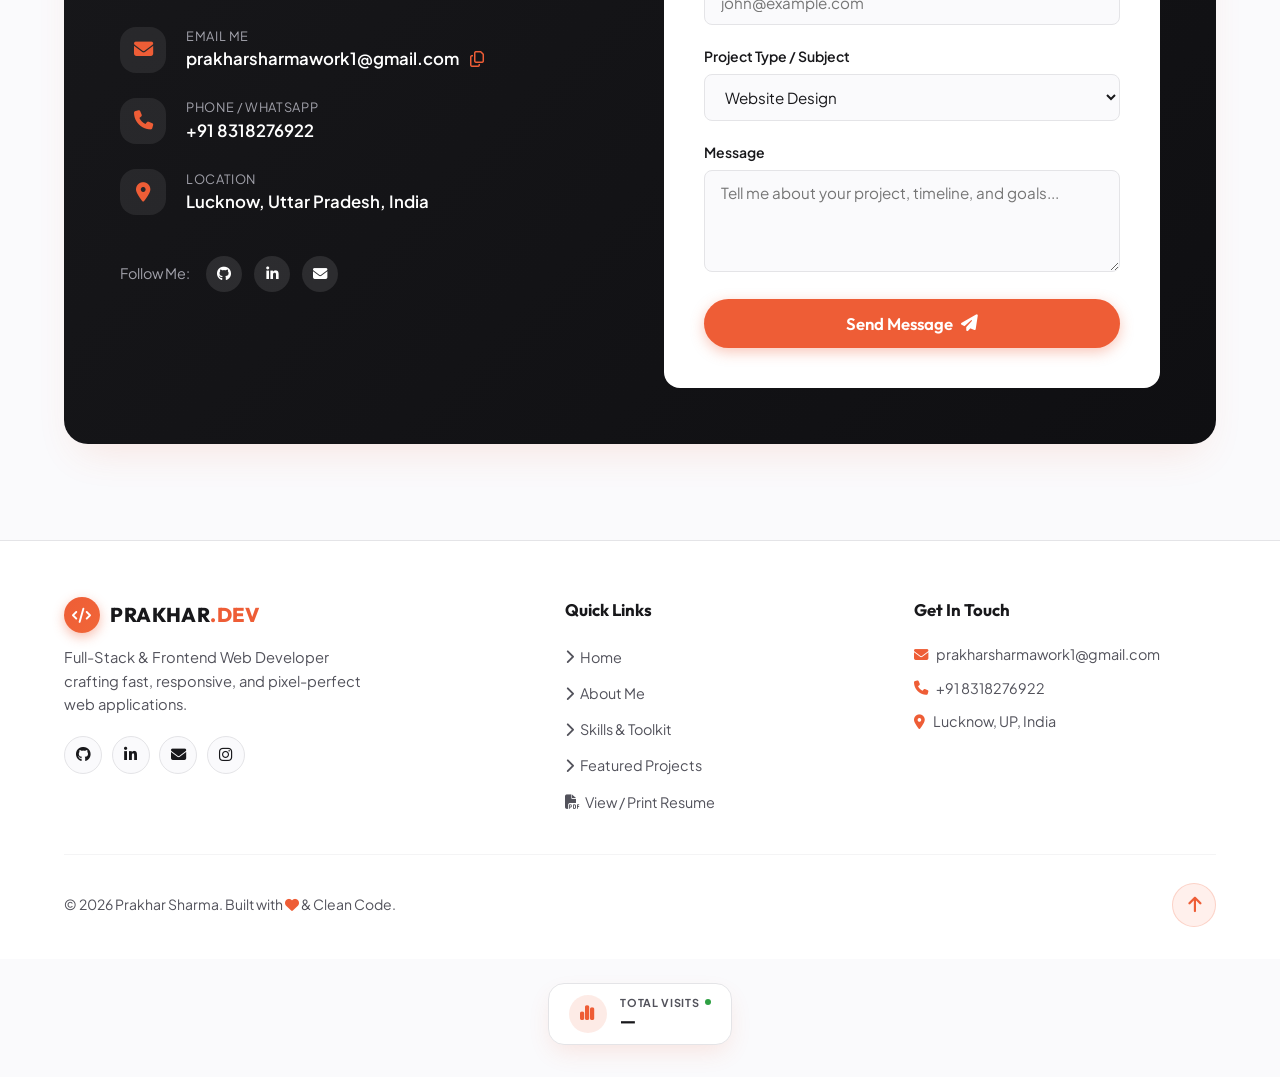
==== commit 2187ac17: "Update index.html" ====
--- a/index.html
+++ b/index.html
@@ -482,7 +482,7 @@
                         <div class="project-footer">
                             <a href="#" class="open-modal project-link" data-project="8">Quick Details <i class="fa-solid fa-arrow-up-right-from-square"></i></a>
                             <div class="project-socials">
-                                <a href="#" class="open-modal" data-project="8" title="Project Details"><i class="fa-solid fa-circle-info"></i></a>
+                                <a href="https://rechoicewebsite.onrender.com/" class="open-modal" data-project="8" title="Visit Site"><i class="fa-solid fa-circle-info"></i></a>
                                 <a href="https://github.com/prakharsharma123" target="_blank" aria-label="GitHub"><i class="fa-brands fa-github"></i></a>
                             </div>
                         </div>
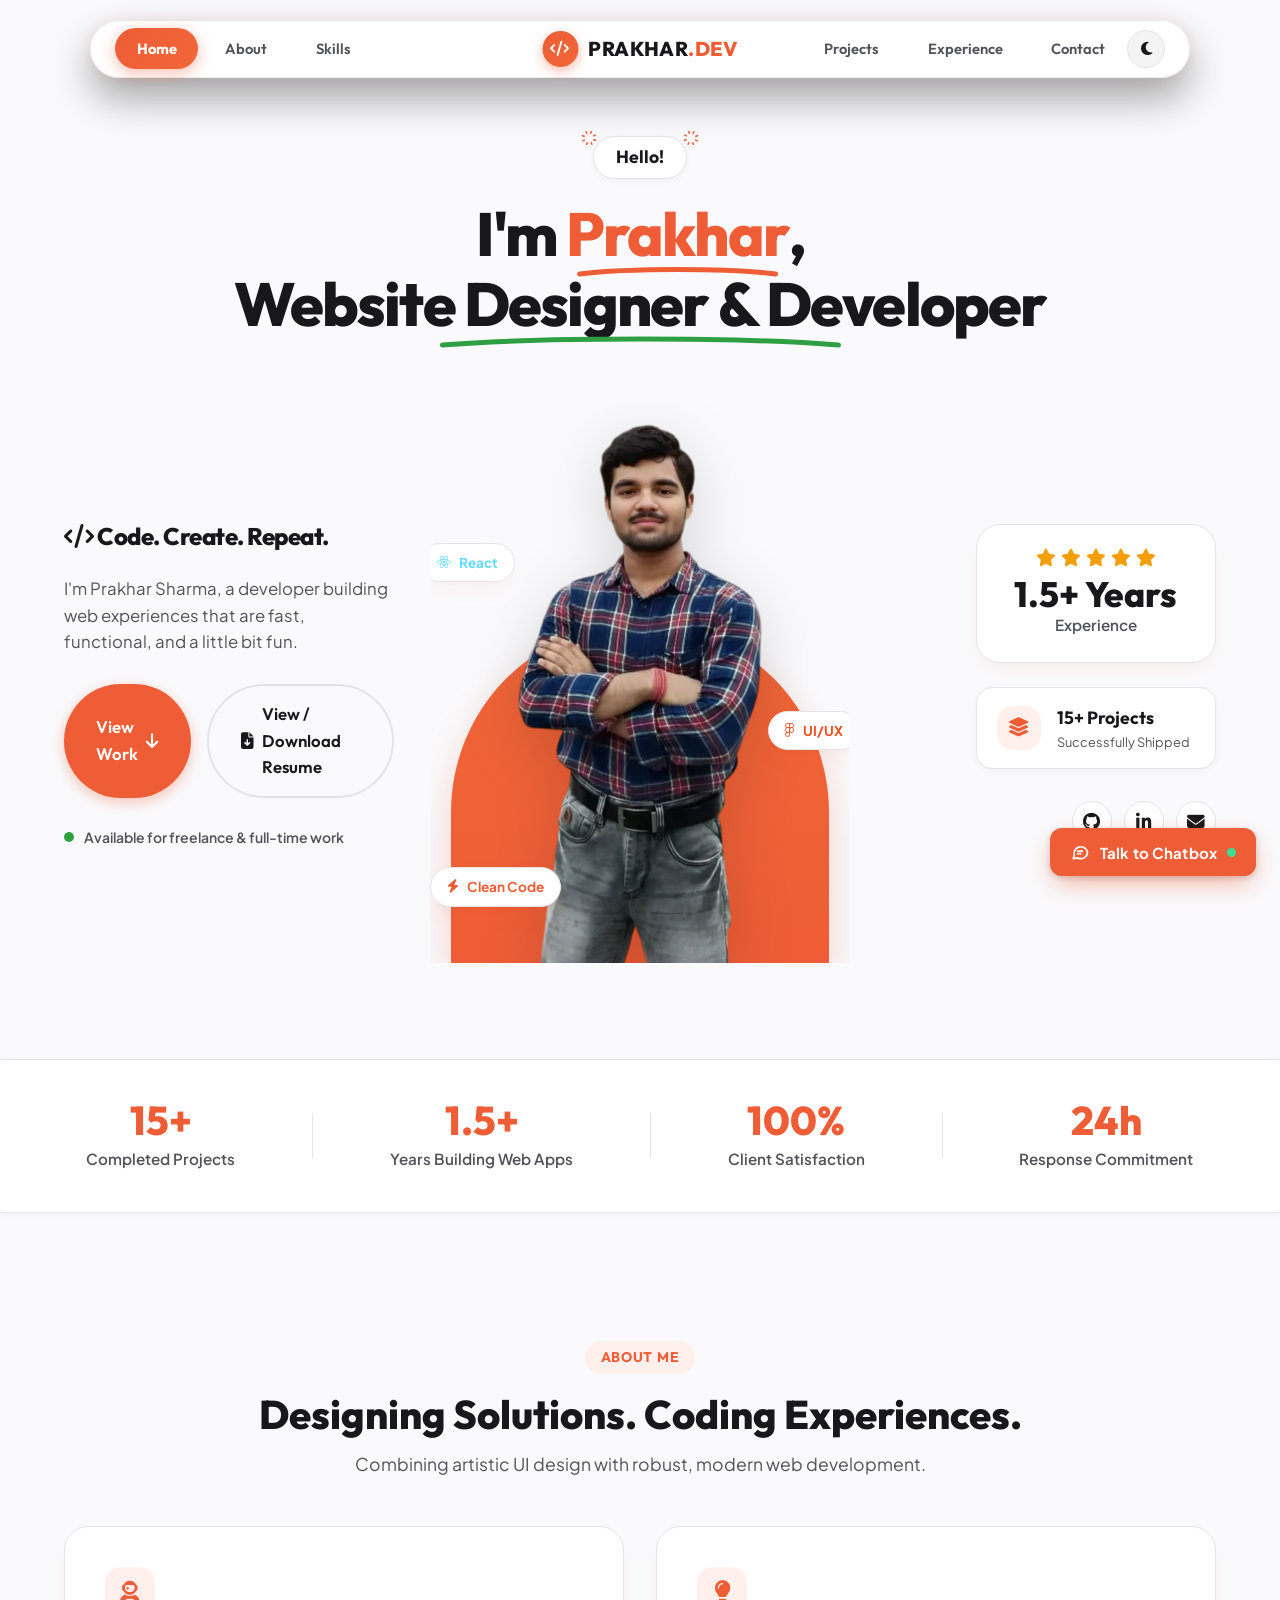
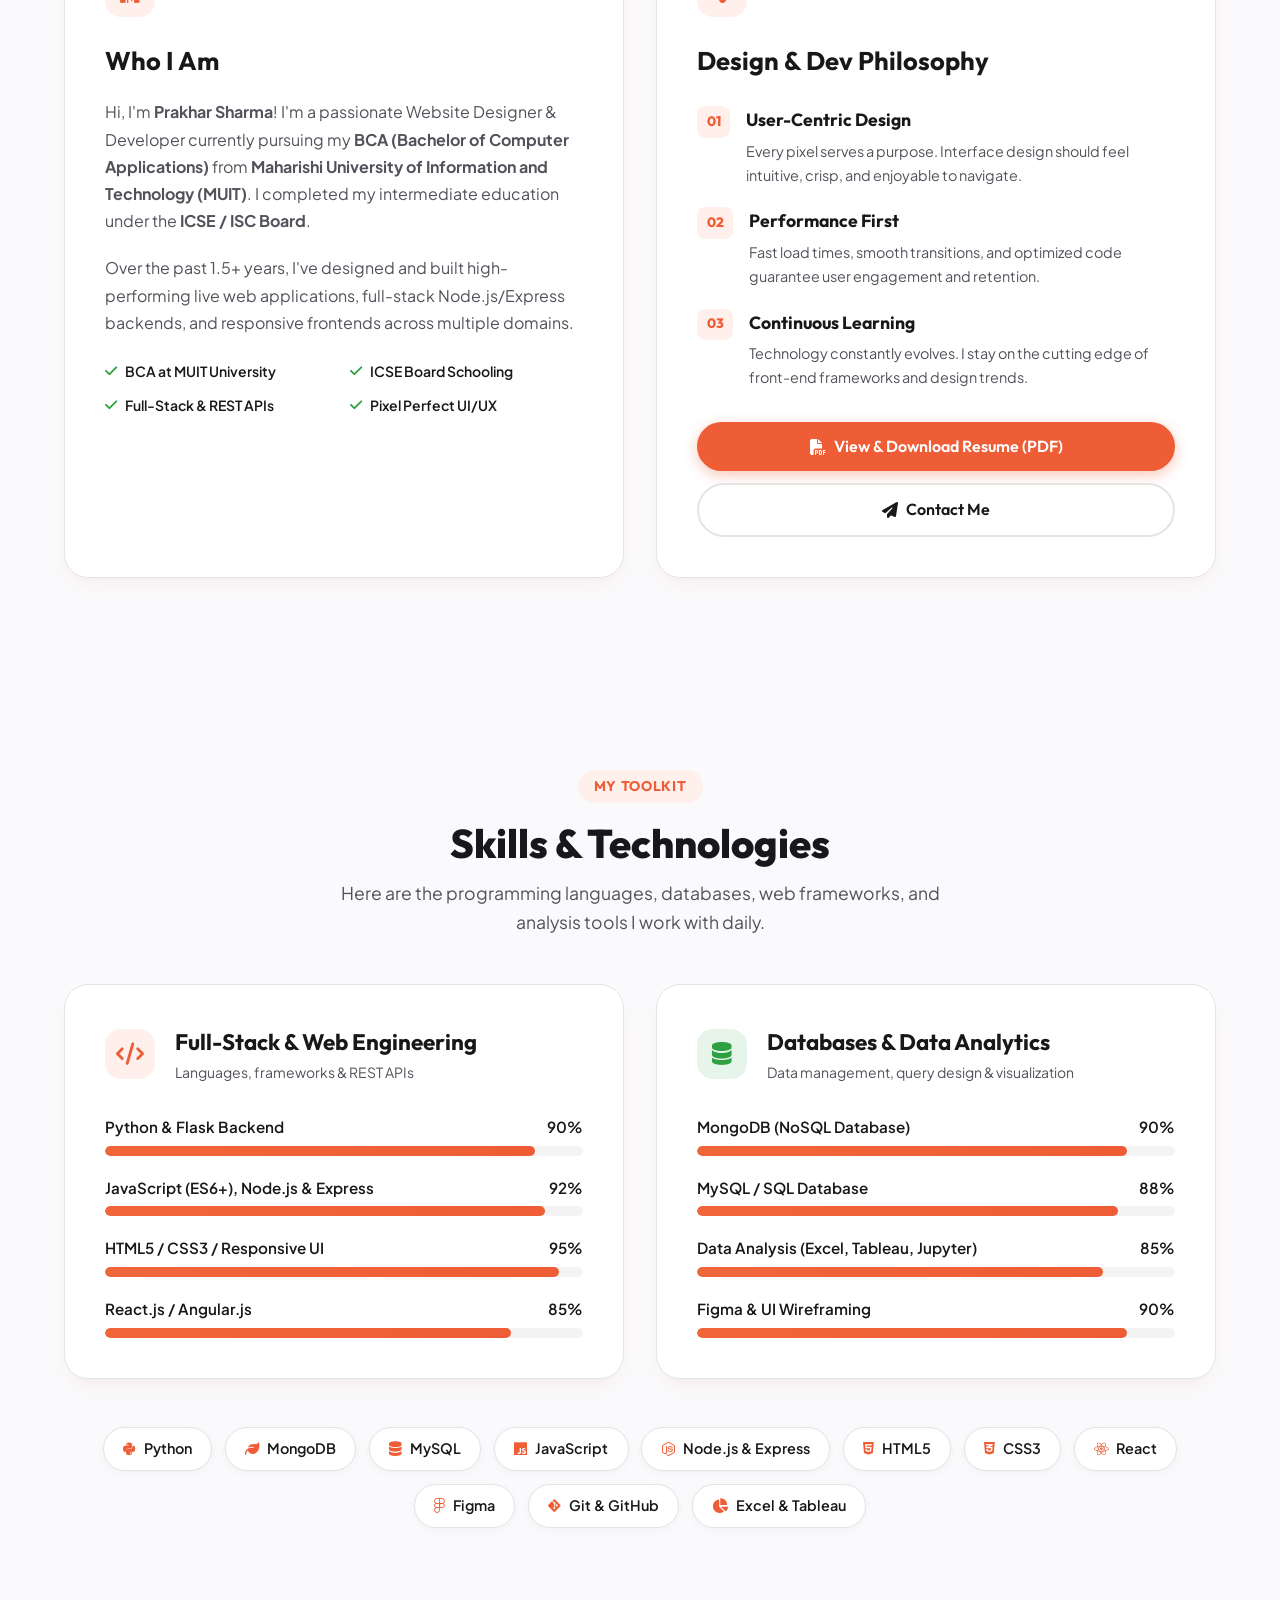
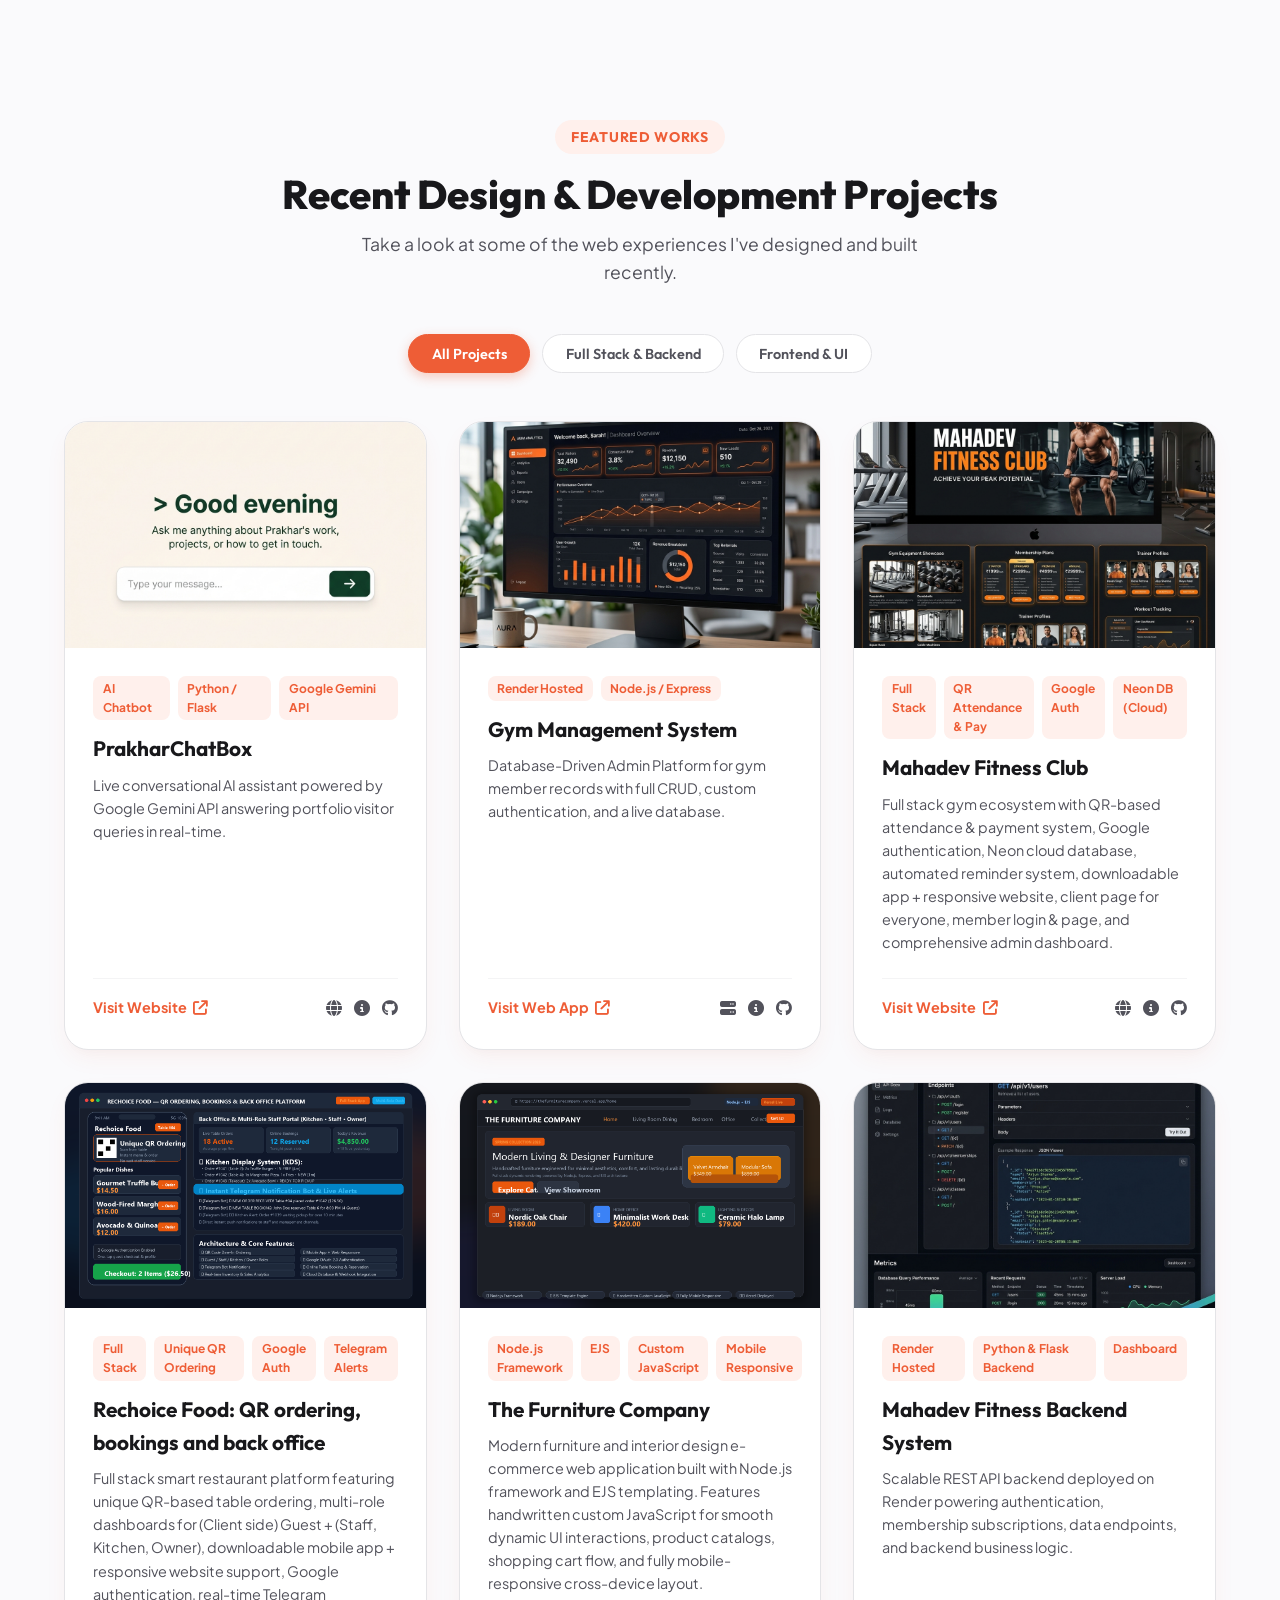
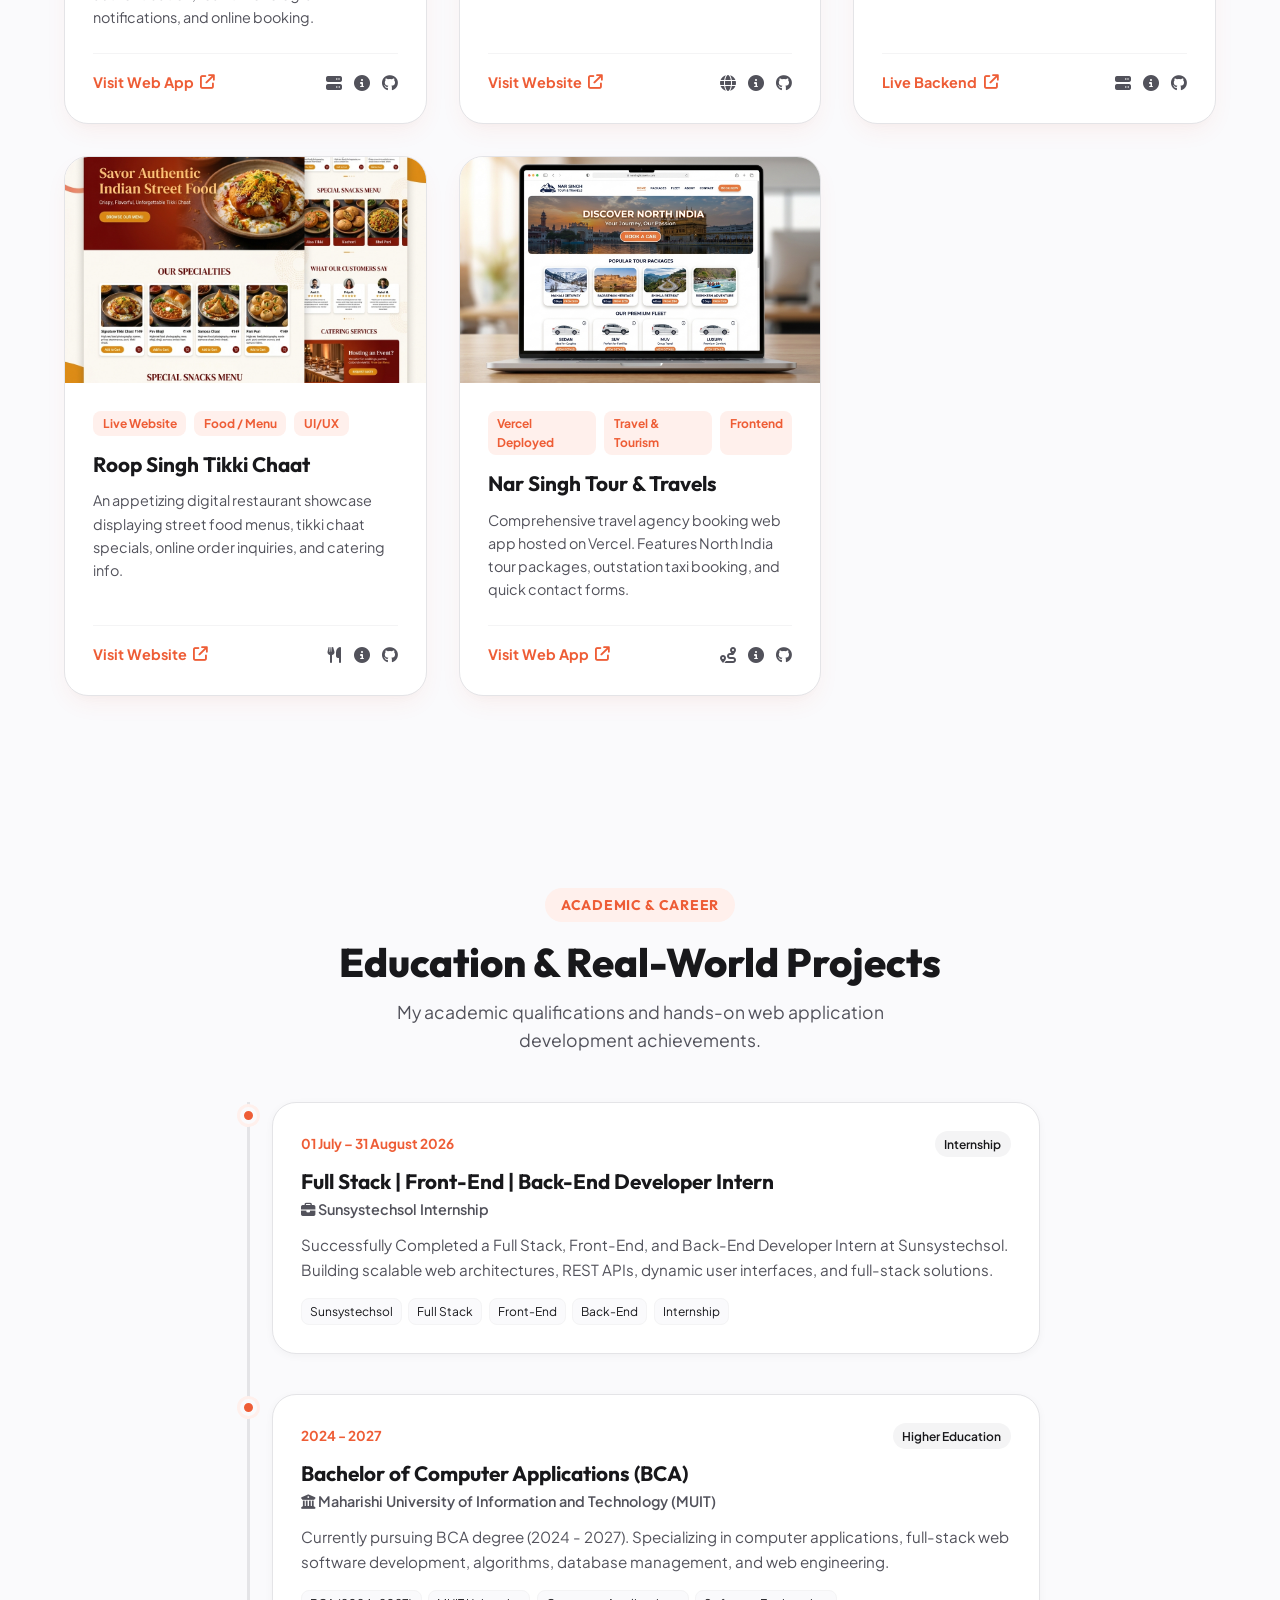
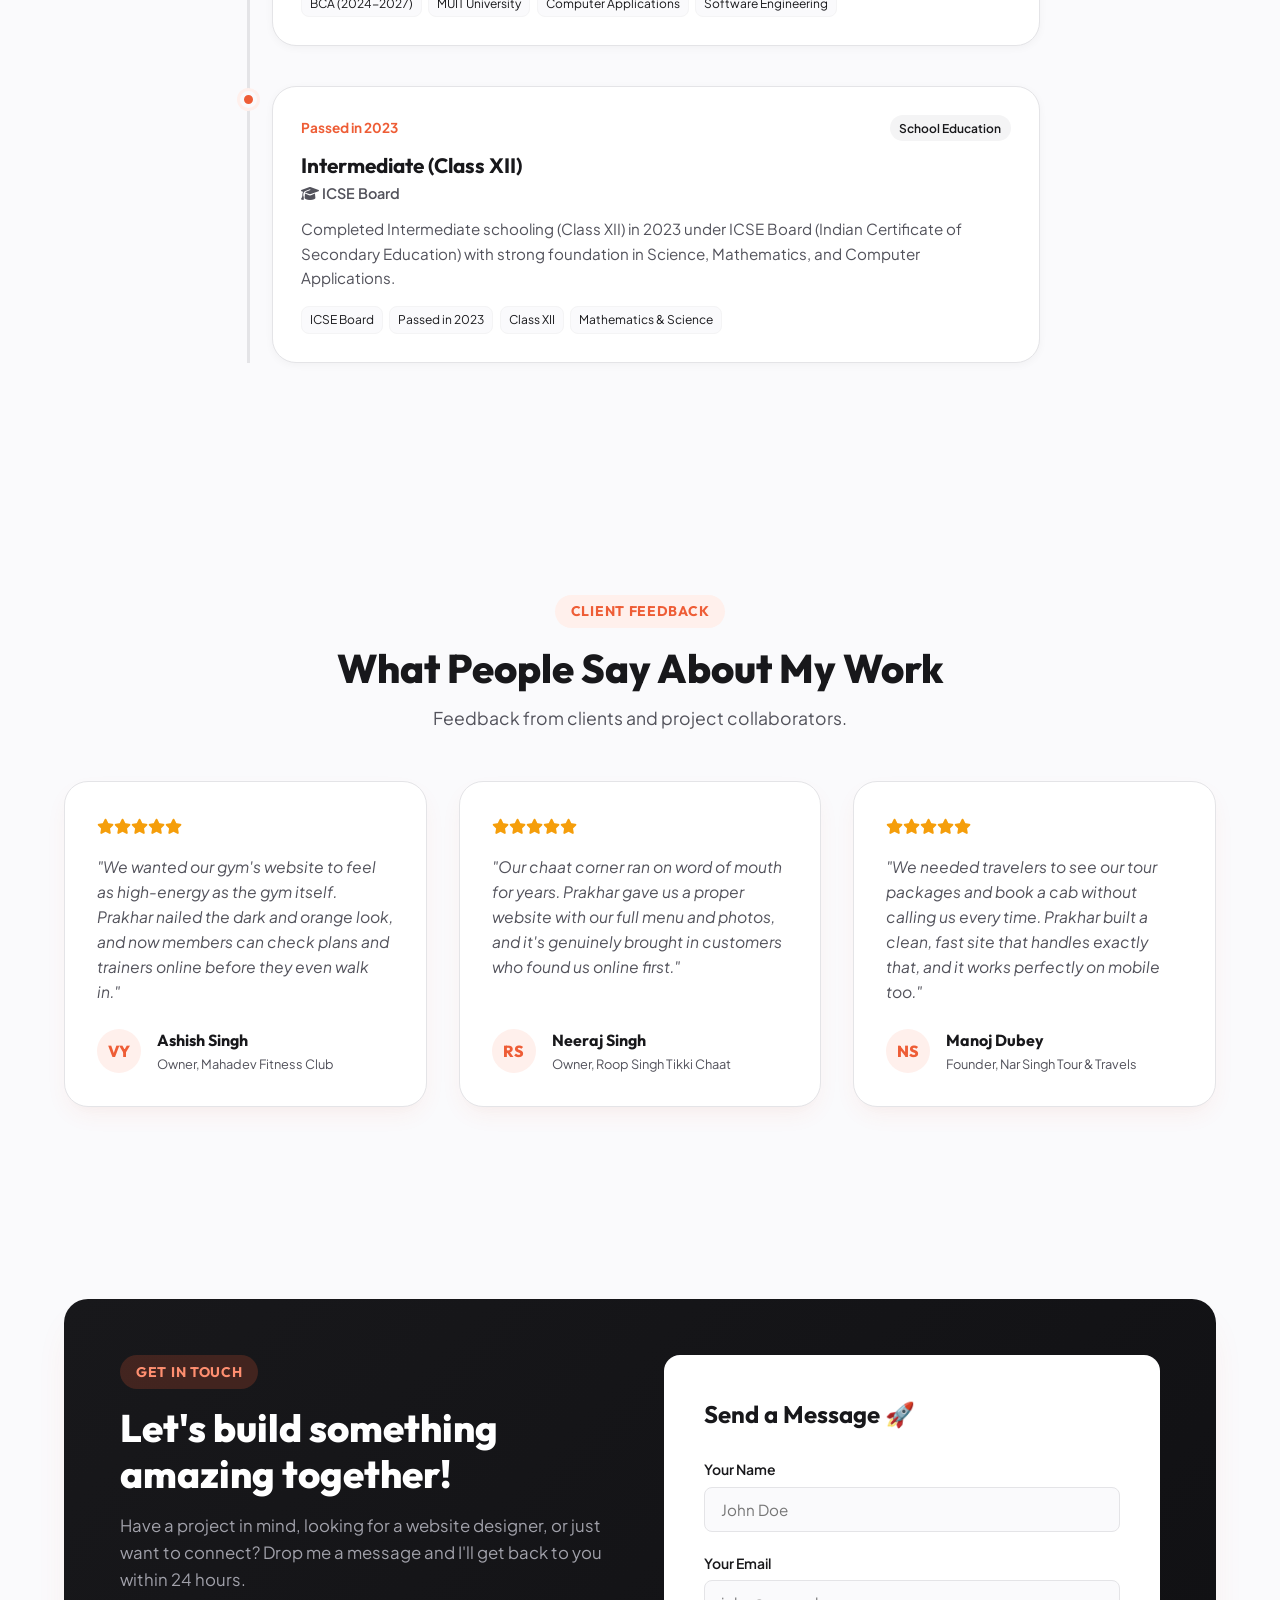
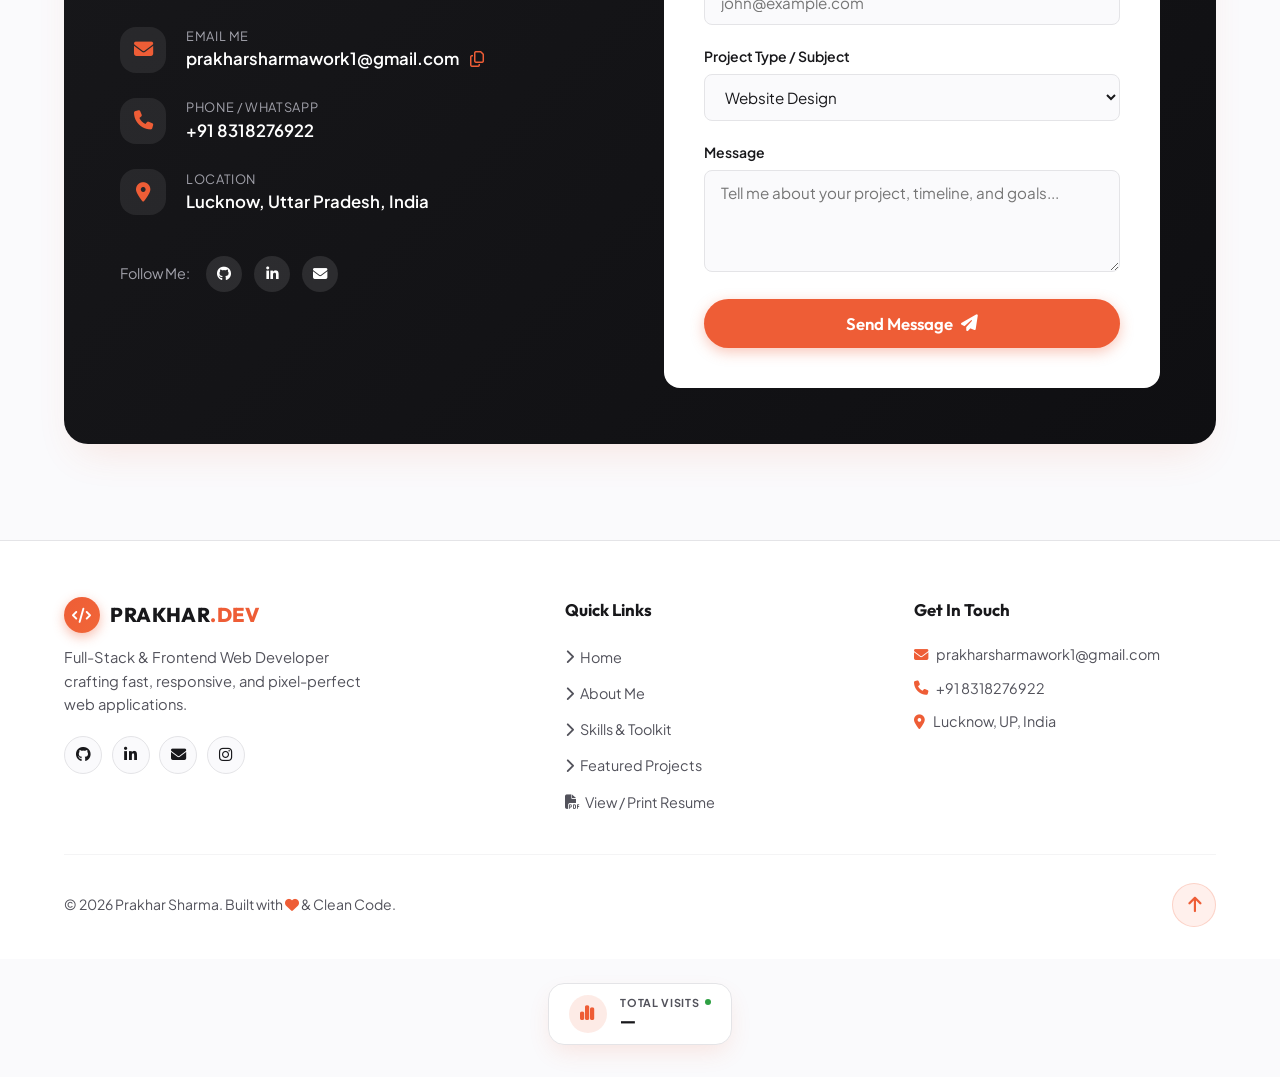
==== commit 7626c5b6: "Update fmt.Println message from 'Hello' to 'Goodbye'" ====
--- a/index.html
+++ b/index.html
@@ -463,31 +463,34 @@
                 </div>
 
                 <!-- Project Card: Rechoice Food -->
-                <div class="project-card" data-category="fullstack backend">
-                    <div class="project-img-wrapper">
-                        <img src="rechoice-food.png" alt="Rechoice Food: QR ordering, bookings and back office">
-                        <div class="project-overlay">
-                            <button class="btn btn-light btn-sm open-modal" data-project="8">Quick Details</button>
-                        </div>
-                    </div>
-                    <div class="project-content">
-                        <div class="project-tags">
-                            <span class="tag">Full Stack</span>
-                            <span class="tag">Unique QR Ordering</span>
-                            <span class="tag">Google Auth</span>
-                            <span class="tag">Telegram Alerts</span>
-                        </div>
-                        <h3 class="project-title">Rechoice Food: QR ordering, bookings and back office</h3>
-                        <p class="project-desc">Full stack smart restaurant platform featuring unique QR-based table ordering, multi-role dashboards for (Client side) Guest + (Staff, Kitchen, Owner), downloadable mobile app + responsive website support, Google authentication, real-time Telegram notifications, and online booking.</p>
-                        <div class="project-footer">
-                            <a href="#" class="open-modal project-link" data-project="8">Quick Details <i class="fa-solid fa-arrow-up-right-from-square"></i></a>
-                            <div class="project-socials">
-                                <a href="https://rechoicewebsite.onrender.com/" class="open-modal" data-project="8" title="Visit Site"><i class="fa-solid fa-circle-info"></i></a>
-                                <a href="https://github.com/prakharsharma123" target="_blank" aria-label="GitHub"><i class="fa-brands fa-github"></i></a>
-                            </div>
-                        </div>
-                    </div>
-                </div>
+<div class="project-card" data-category="fullstack backend">
+    <div class="project-img-wrapper">
+        <a href="https://rechoicewebsite.onrender.com/" target="_blank" rel="noopener">
+            <img src="rechoice-food.png" alt="Rechoice Food: QR ordering, bookings and back office">
+        </a>
+        <div class="project-overlay">
+            <button class="btn btn-light btn-sm open-modal" data-project="8">Quick Details</button>
+        </div>
+    </div>
+    <div class="project-content">
+        <div class="project-tags">
+            <span class="tag">Full Stack</span>
+            <span class="tag">Unique QR Ordering</span>
+            <span class="tag">Google Auth</span>
+            <span class="tag">Telegram Alerts</span>
+        </div>
+        <h3 class="project-title">Rechoice Food: QR ordering, bookings and back office</h3>
+        <p class="project-desc">Full stack smart restaurant platform featuring unique QR-based table ordering, multi-role dashboards for (Client side) Guest + (Staff, Kitchen, Owner), downloadable mobile app + responsive website support, Google authentication, real-time Telegram notifications, and online booking.</p>
+        <div class="project-footer">
+            <a href="https://rechoicewebsite.onrender.com/" target="_blank" rel="noopener" class="project-link">Visit Web App <i class="fa-solid fa-arrow-up-right-from-square"></i></a>
+            <div class="project-socials">
+                <a href="https://rechoicewebsite.onrender.com/" target="_blank" rel="noopener" title="Live Web App"><i class="fa-solid fa-server"></i></a>
+                <a href="#" class="open-modal" data-project="8" title="Project Details"><i class="fa-solid fa-circle-info"></i></a>
+                <a href="https://github.com/prakharsharma123" target="_blank" aria-label="GitHub"><i class="fa-brands fa-github"></i></a>
+            </div>
+        </div>
+    </div>
+</div>
 
                 <!-- Project Card: The Furniture Company -->
                 <div class="project-card" data-category="fullstack frontend">
